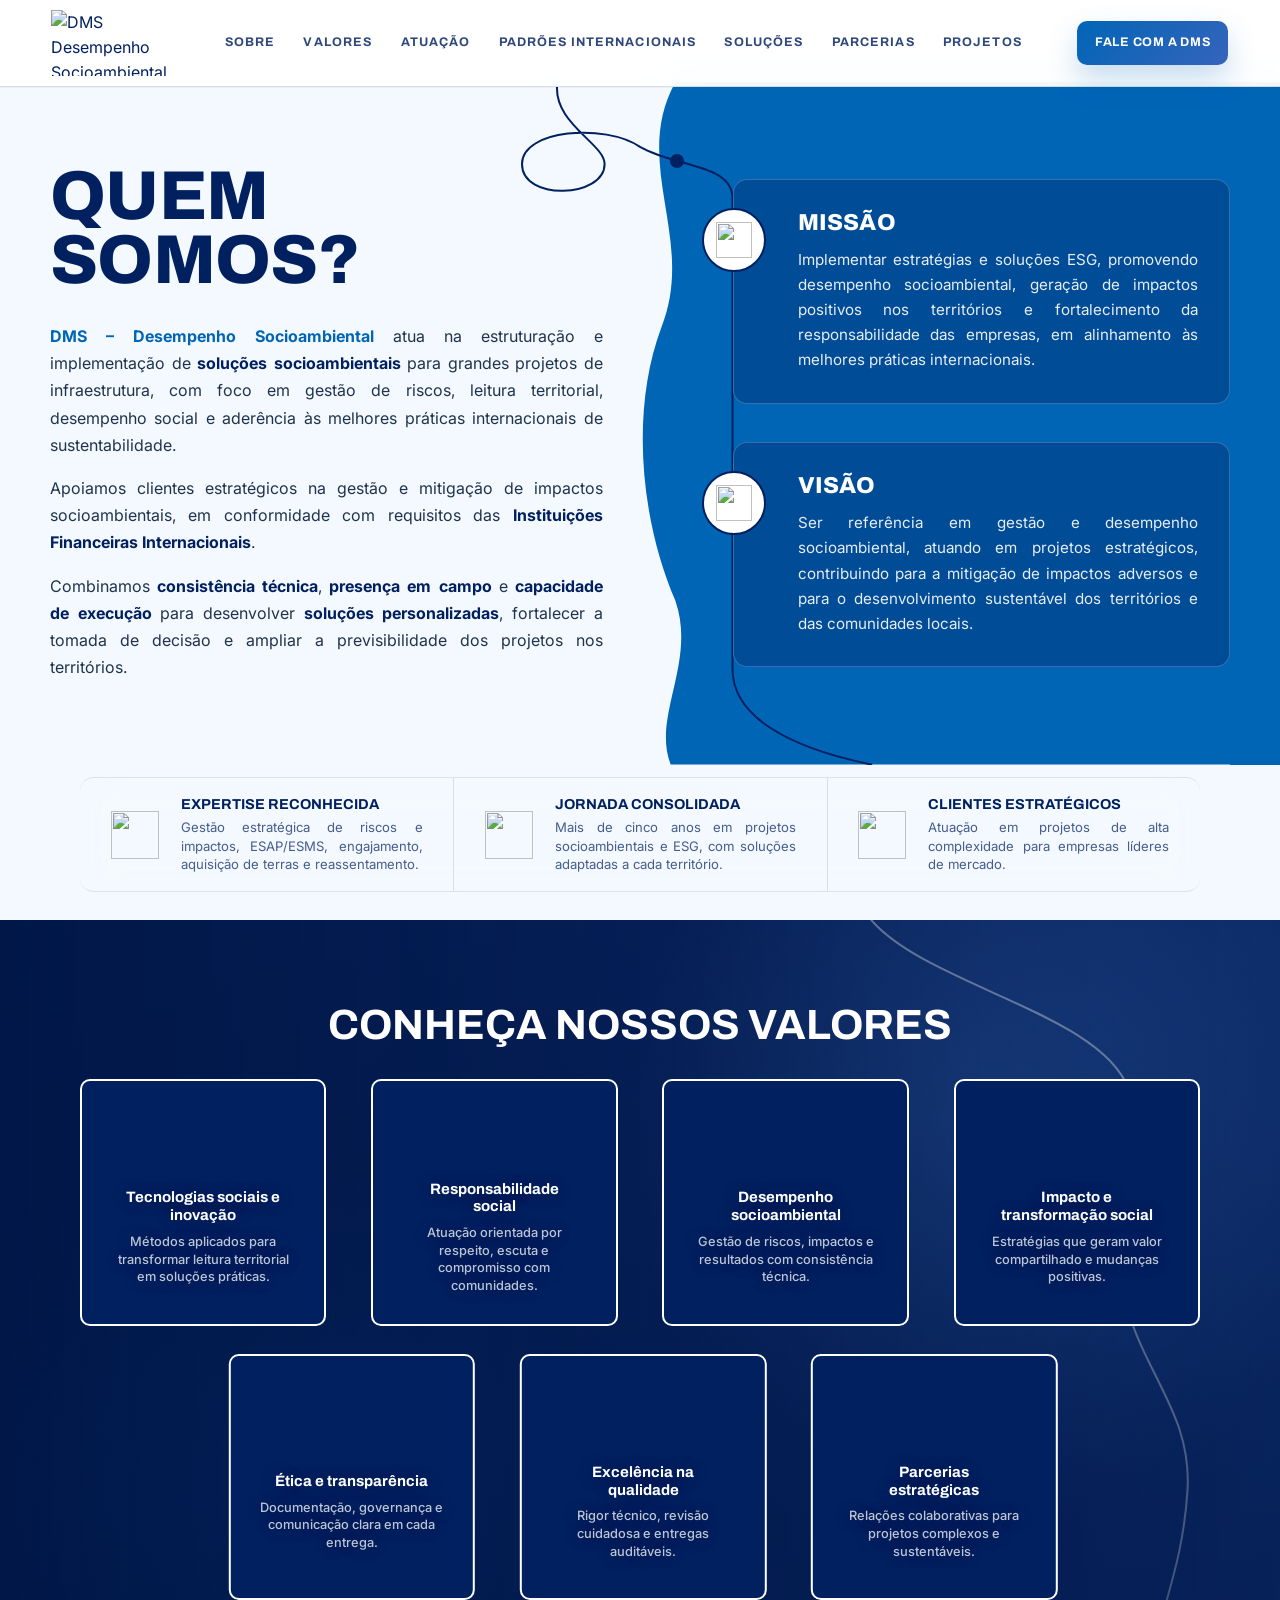
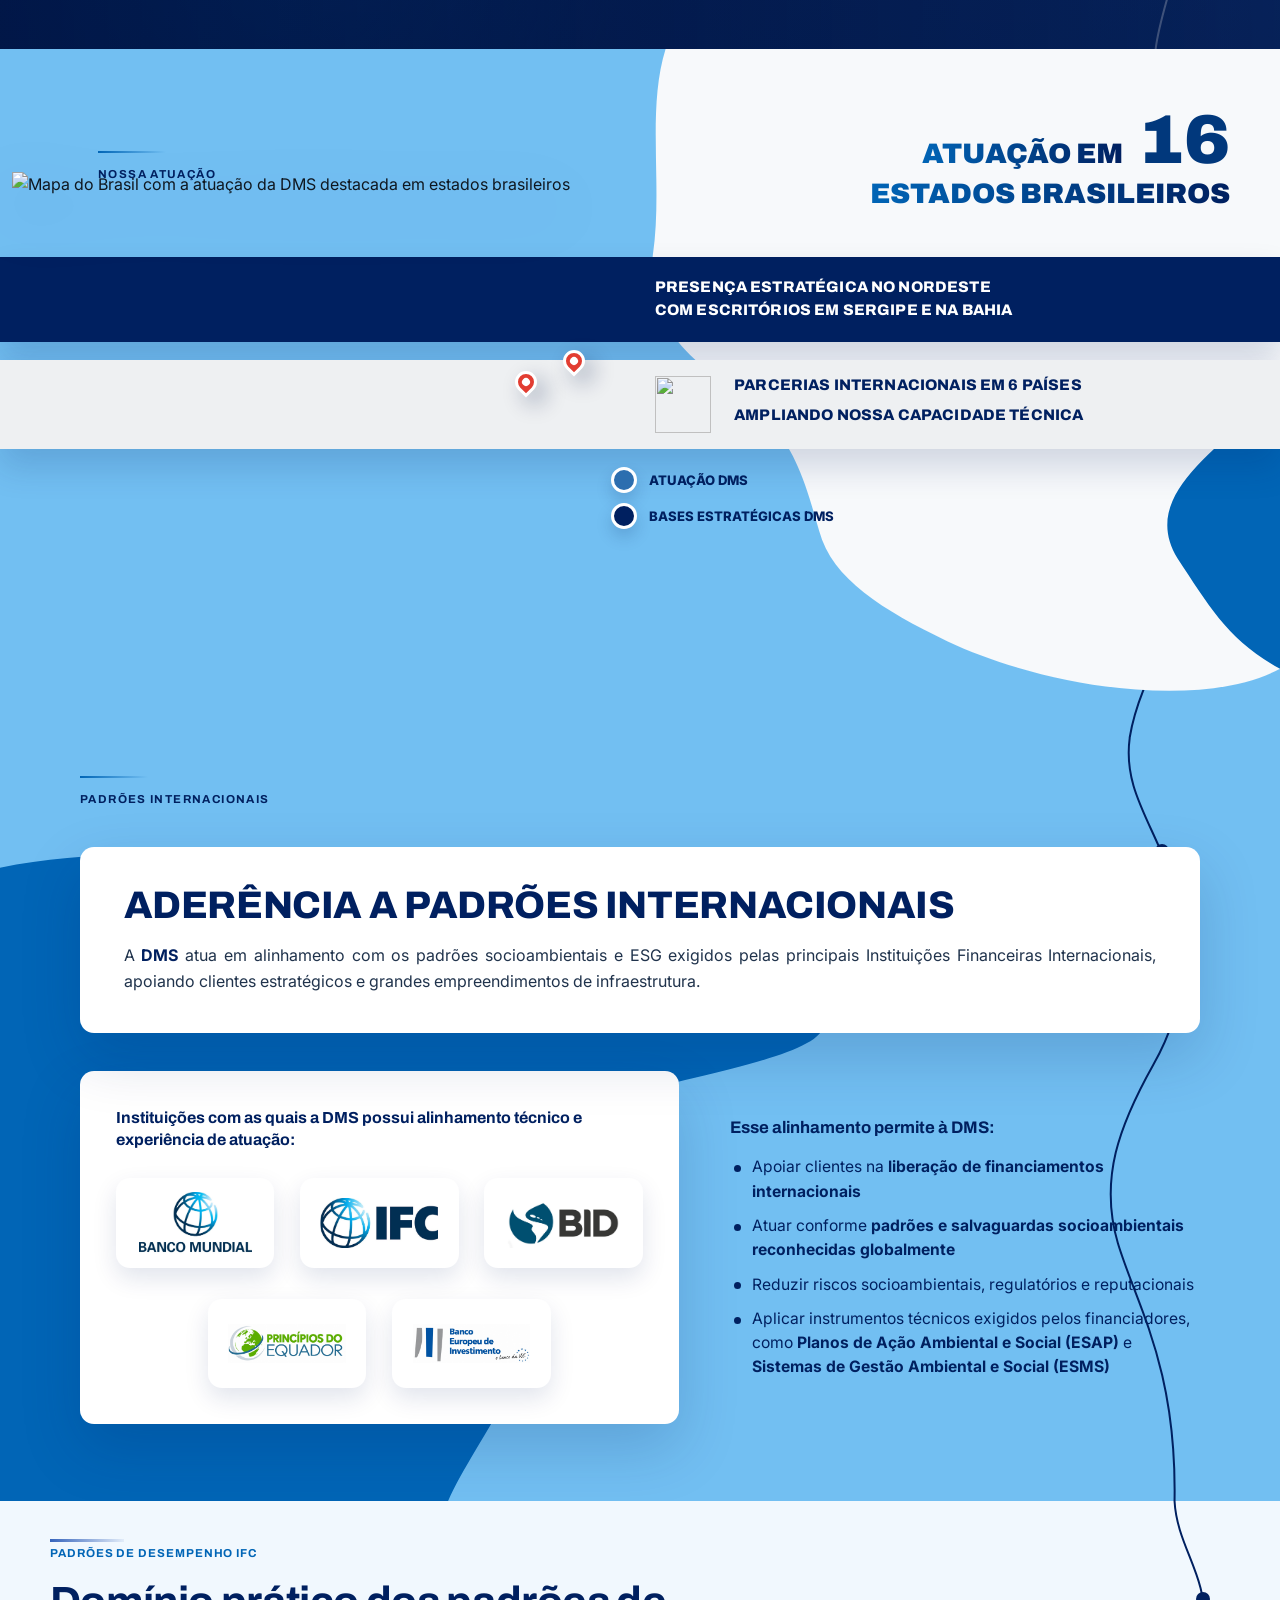
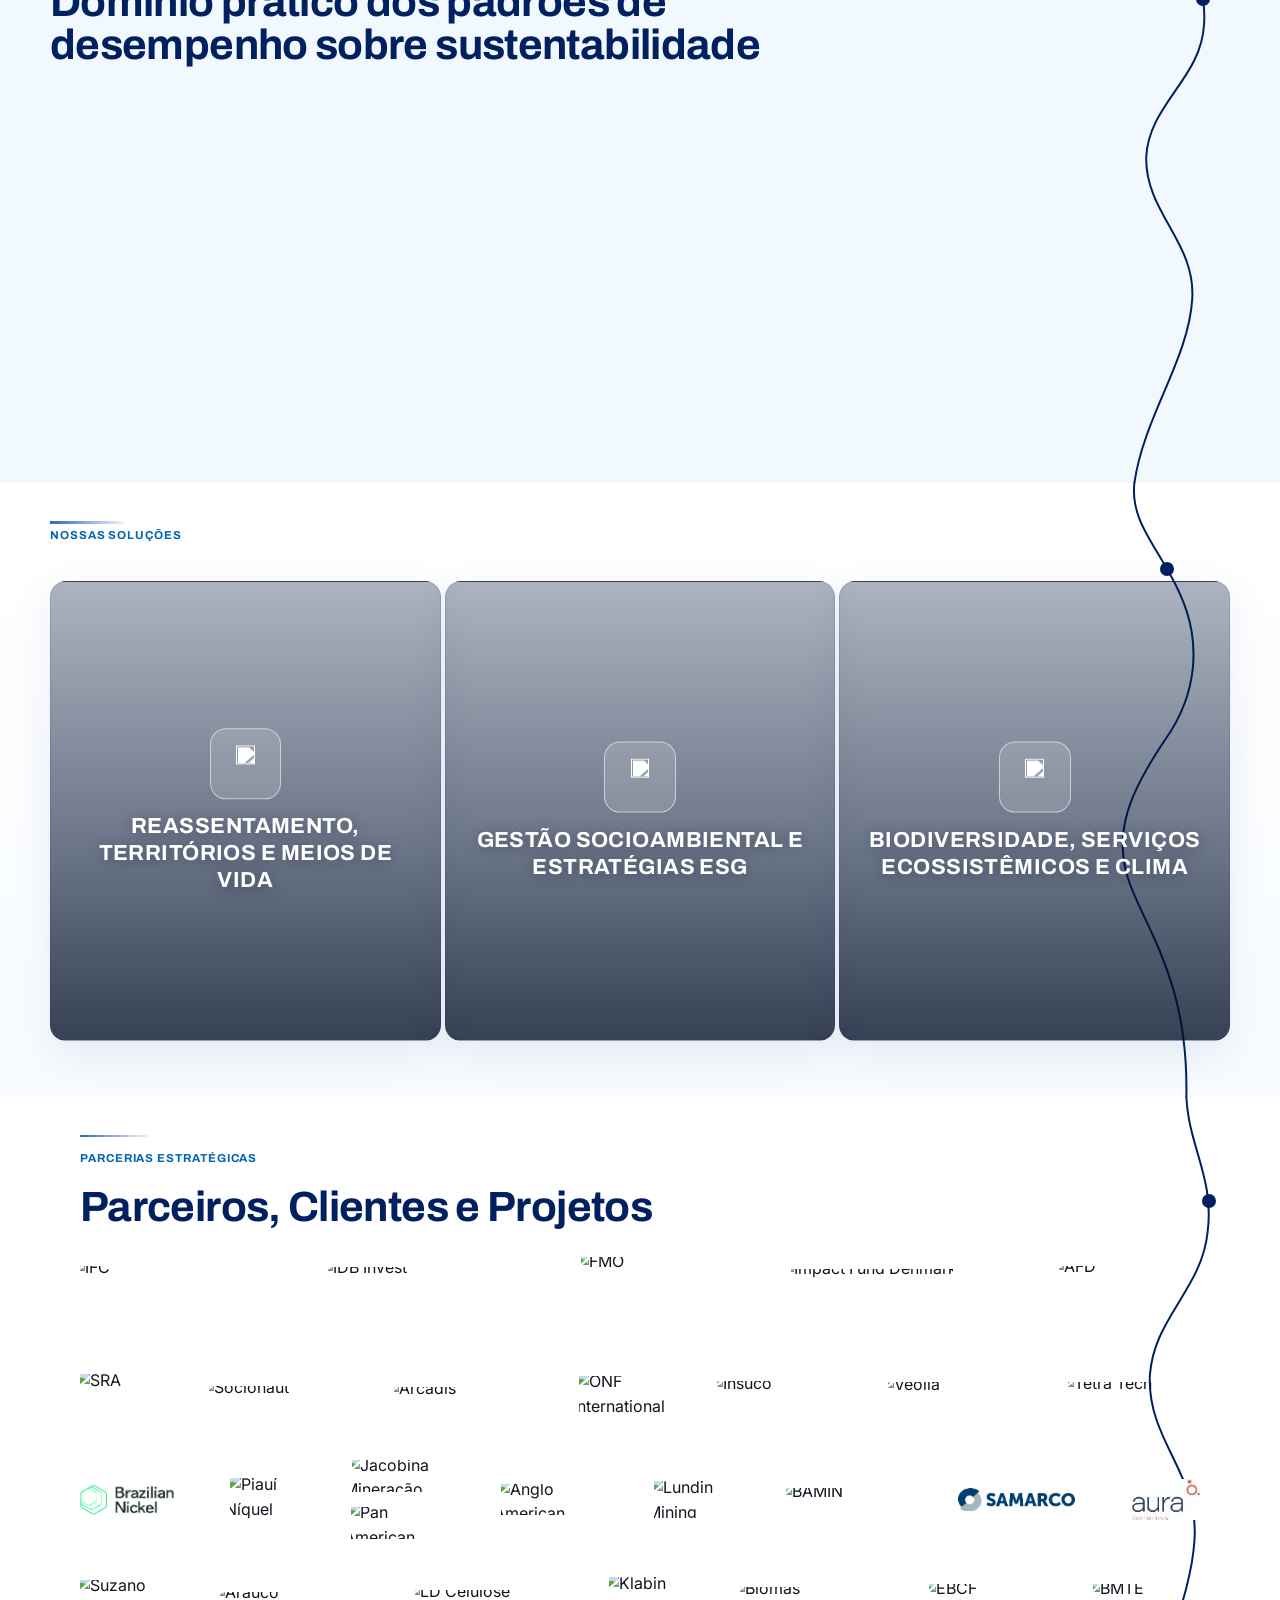
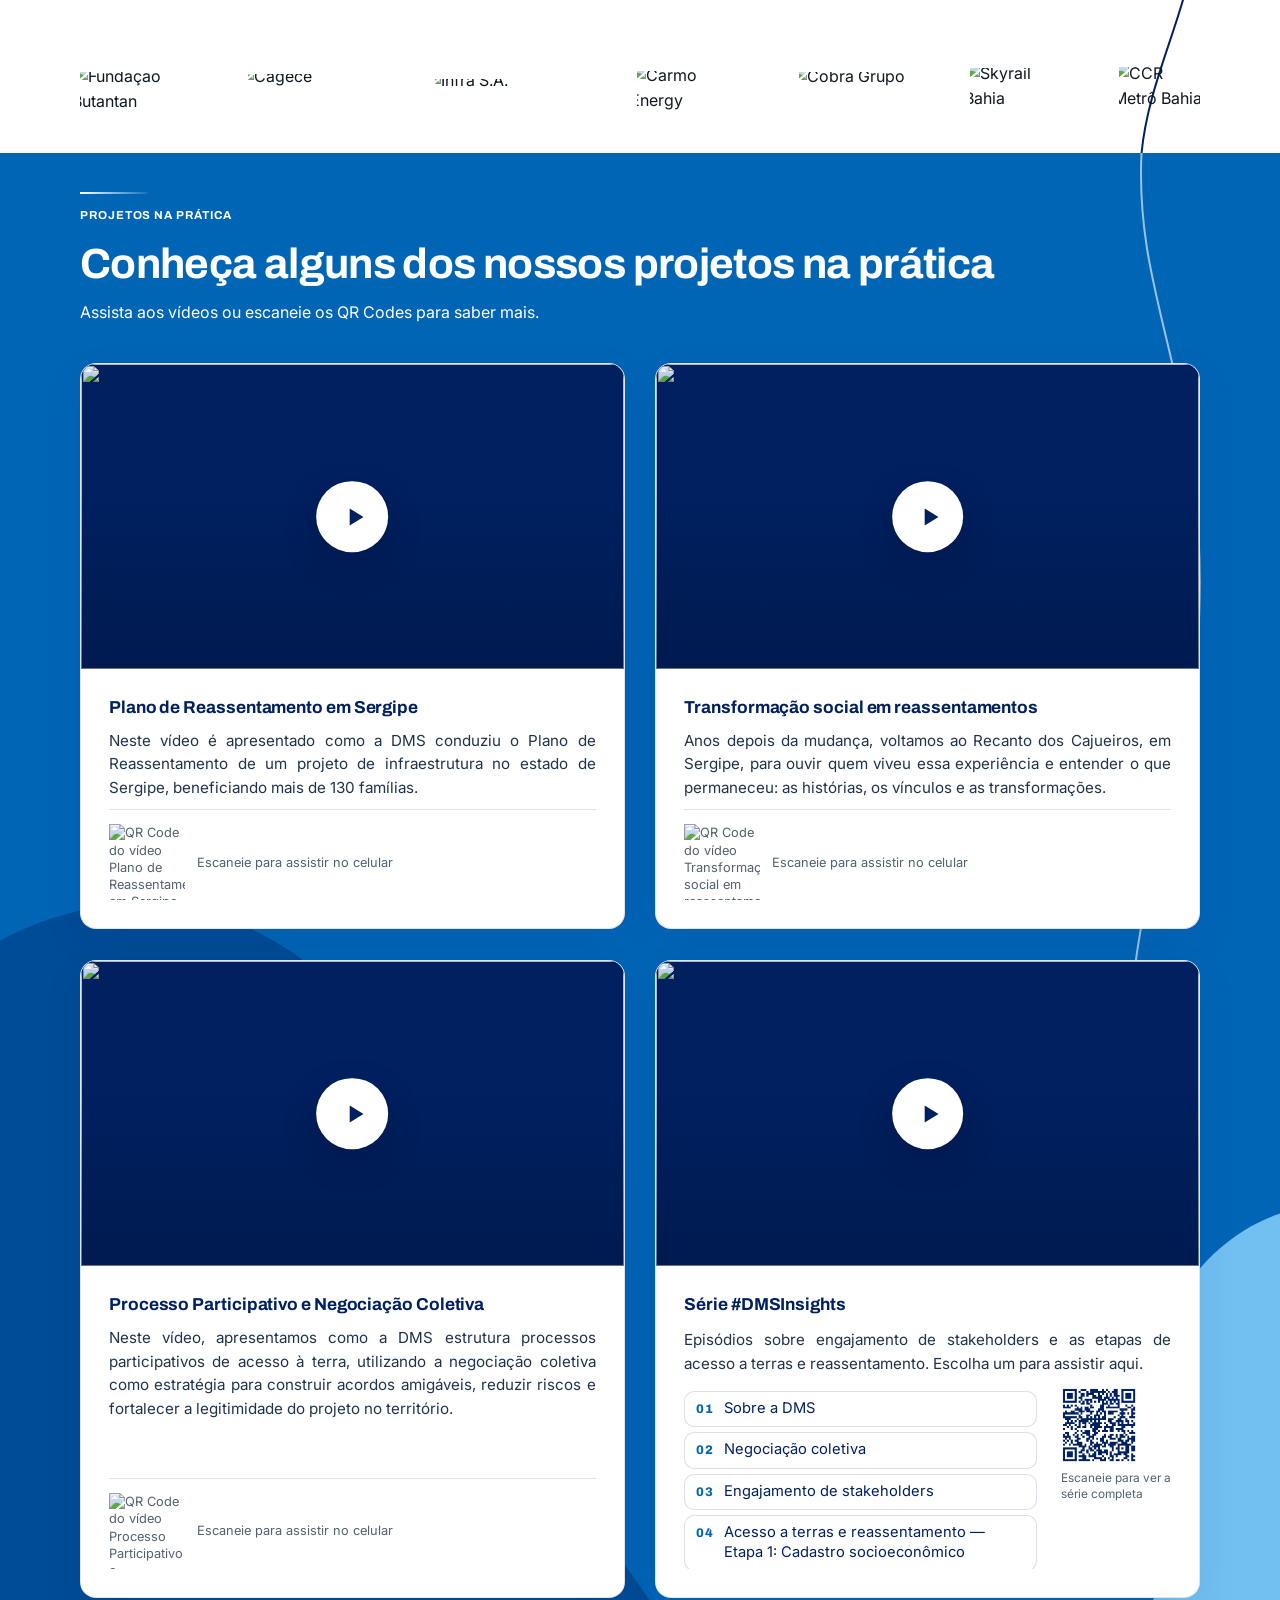
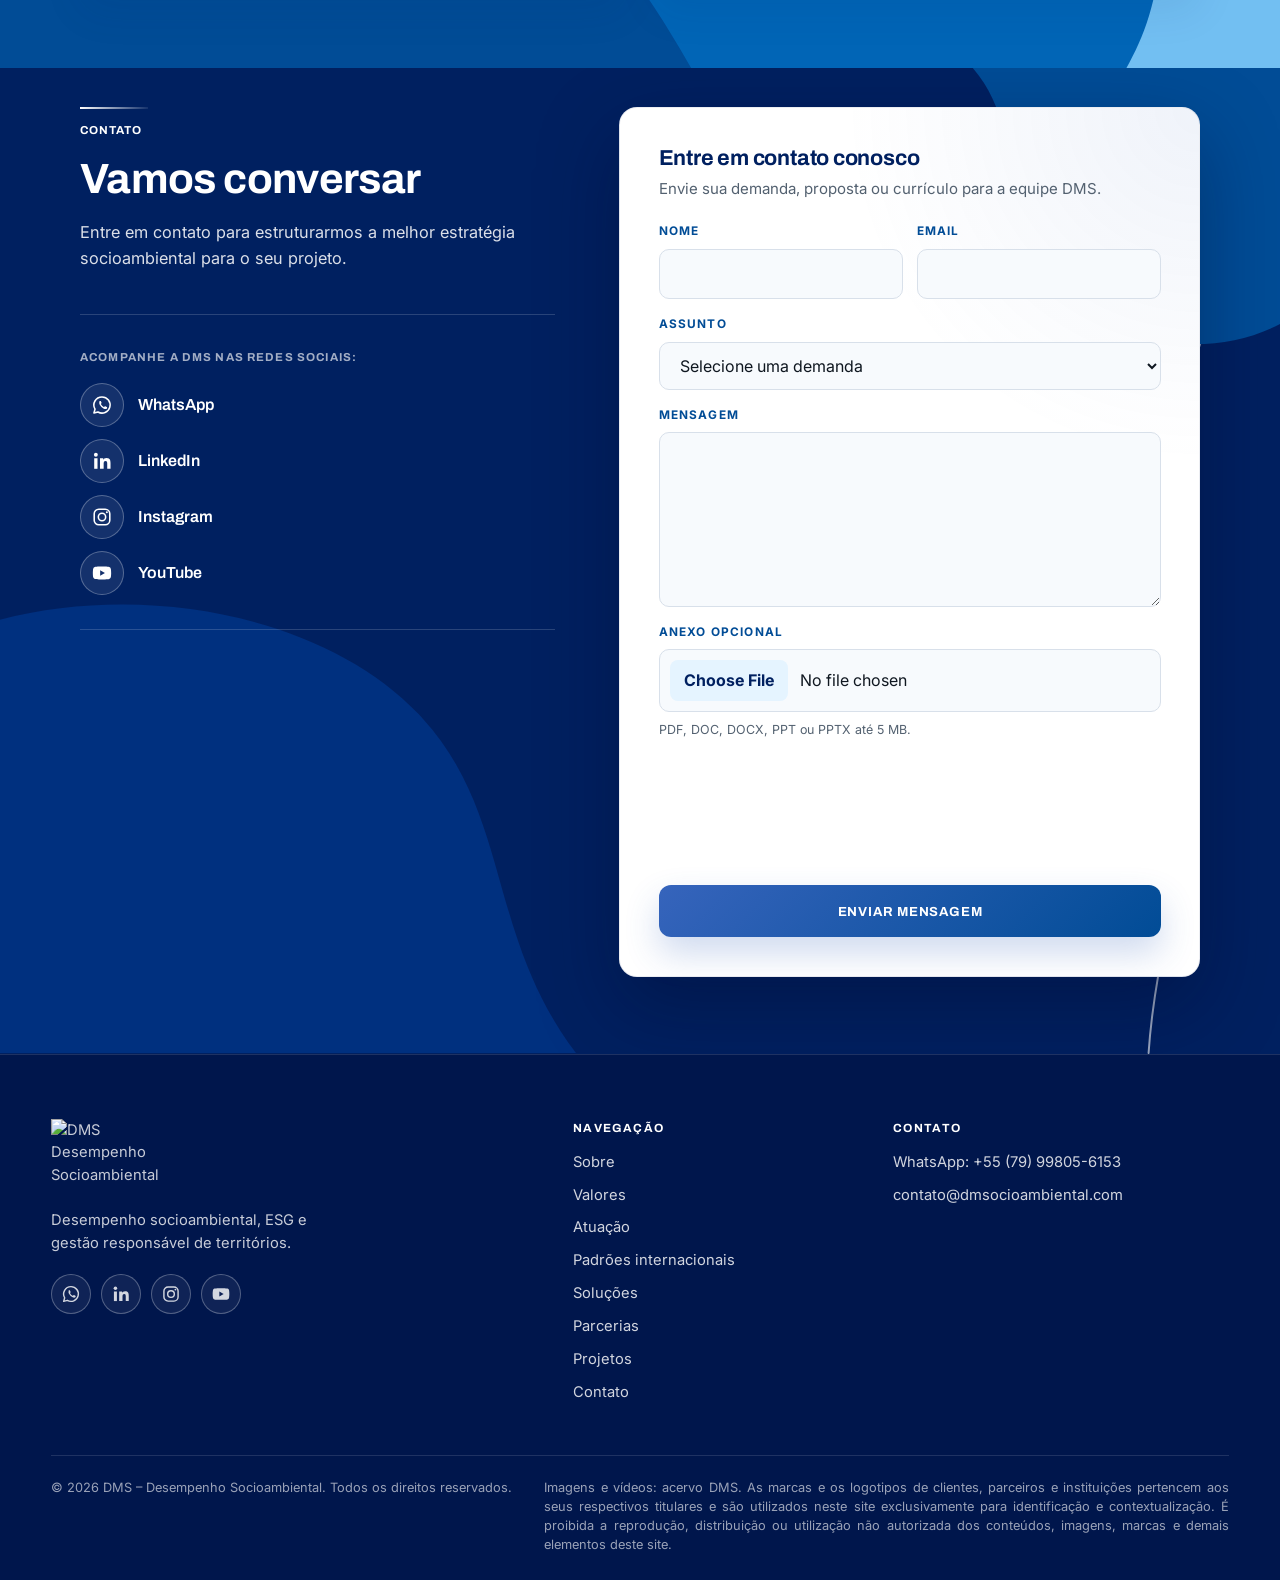
==== frontend/public/index.html @ 4e6d5a2c "implementation of the points requested during the meeting on 09/22/2026" ====
<!doctype html>
<html lang="pt-BR">
  <head>
    <meta charset="utf-8" />
    <meta name="viewport" content="width=device-width, initial-scale=1" />
    <title>DMS | Desempenho Socioambiental</title>
    <meta
      name="description"
      content="Consultoria em desempenho socioambiental, ESG, gestão de riscos, reassentamento, biodiversidade e padrões internacionais (IFC, BID, Equator Principles)."
    />
    <meta name="robots" content="index, follow" />
    <meta name="theme-color" content="#002060" />
    <link rel="canonical" href="https://dmsocioambiental.com/" />
    <link rel="icon" type="image/png" sizes="32x32" href="assets/favicon-32.png" />
    <link rel="icon" type="image/png" sizes="192x192" href="assets/favicon-192.png" />
    <link rel="apple-touch-icon" href="assets/apple-touch-icon.png" />

    <!-- Open Graph / redes sociais -->
    <meta property="og:type" content="website" />
    <meta property="og:locale" content="pt_BR" />
    <meta property="og:site_name" content="DMS Desempenho Socioambiental" />
    <meta property="og:title" content="DMS | Desempenho Socioambiental" />
    <meta
      property="og:description"
      content="Consultoria em desempenho socioambiental, ESG, gestão de riscos, reassentamento, territórios e padrões internacionais."
    />
    <meta property="og:url" content="https://dmsocioambiental.com/" />
    <meta property="og:image" content="https://dmsocioambiental.com/assets/og-image.jpg" />
    <meta property="og:image:width" content="1200" />
    <meta property="og:image:height" content="630" />
    <meta name="twitter:card" content="summary_large_image" />
    <meta name="twitter:title" content="DMS | Desempenho Socioambiental" />
    <meta
      name="twitter:description"
      content="Consultoria em desempenho socioambiental, ESG, gestão de riscos, reassentamento, territórios e padrões internacionais."
    />
    <meta name="twitter:image" content="https://dmsocioambiental.com/assets/og-image.jpg" />

    <!-- Dados estruturados -->
    <script type="application/ld+json">
    {
      "@context": "https://schema.org",
      "@type": "ProfessionalService",
      "@id": "https://dmsocioambiental.com/#organization",
      "name": "DMS Desempenho Socioambiental",
      "url": "https://dmsocioambiental.com/",
      "logo": "https://dmsocioambiental.com/assets/logo-dms-oficial.png",
      "image": "https://dmsocioambiental.com/assets/og-image.jpg",
      "description": "Consultoria em desempenho socioambiental, ESG, gestão de riscos, reassentamento, territórios, biodiversidade e padrões internacionais.",
      "areaServed": "BR",
      "address": [
        { "@type": "PostalAddress", "addressRegion": "SE", "addressCountry": "BR" },
        { "@type": "PostalAddress", "addressRegion": "BA", "addressCountry": "BR" }
      ],
      "sameAs": [
        "https://www.linkedin.com/company/dmsocioambiental/",
        "https://www.instagram.com/dmsocioambiental",
        "https://www.youtube.com/@dmsocioambiental"
      ]
    }
    </script>

    <link rel="preload" as="image" href="assets/logo-dms-oficial.png" />
    <link rel="preconnect" href="https://fonts.googleapis.com" />
    <link rel="preconnect" href="https://fonts.gstatic.com" crossorigin />
    <link
      href="https://fonts.googleapis.com/css2?family=Archivo:wght@500;600;700;800&family=Inter:wght@400;500;600;700&display=swap"
      rel="stylesheet"
    />
    <link rel="stylesheet" href="css/styles.css" />
  </head>
  <body>
    <header class="site-header" data-scrolled="false" data-menu="closed">
      <div class="brand-cluster">
        <a class="brand" href="#top" aria-label="DMS Desempenho Socioambiental">
          <img src="assets/logo-dms-oficial.png" width="360" height="202" alt="DMS Desempenho Socioambiental" />
        </a>
      </div>
      <nav class="nav" id="primary-nav" aria-label="Principal" aria-hidden="false">
        <a href="#sobre">Sobre</a>
        <a href="#valores">Valores</a>
        <a href="#atuacao">Atuação</a>
        <a href="#padroes">Padrões internacionais</a>
        <a href="#solucoes">Soluções</a>
        <a href="#parcerias">Parcerias</a>
        <a href="#projetos">Projetos</a>
      </nav>
      <button class="menu-toggle" type="button" aria-controls="primary-nav" aria-expanded="false" aria-label="Abrir menu">
        <span></span>
        <span></span>
        <span></span>
      </button>
      <a class="header-action" href="#contato">Fale com a DMS</a>
    </header>

    <main id="top">
      <section class="about" id="sobre" aria-label="DMS Desempenho Socioambiental">
        <div class="container about-grid">
          <svg class="about-decor" viewBox="0 0 1000 1000" preserveAspectRatio="none" aria-hidden="true" focusable="false">
            <path class="about-decor-shape" d="M 530 0 C 492 120 548 230 518 360 C 492 480 500 640 530 760 C 548 850 510 930 526 1000 L 1000 1000 L 1000 0 Z" />
            <path class="about-decor-line" d="M 430 0 C 425 60 470 90 470 120 C 470 170 400 175 400 120 C 400 70 470 60 500 95 C 530 125 578.4 120 578.4 170 L 578.4 860 C 578.4 930 626 975 696 1000" />
          </svg>
          <span class="about-decor-dot about-decor-dot--crossing" aria-hidden="true"></span>
          <div class="about-intro">
            <h1 class="about-title">Quem<br>somos?</h1>
            <div class="about-text">
              <p>
                <strong class="brand-highlight">DMS – Desempenho Socioambiental</strong> atua na estruturação e implementação de <strong>soluções socioambientais</strong> para grandes projetos de infraestrutura, com foco em gestão de riscos, leitura territorial, desempenho social e aderência às melhores práticas internacionais de sustentabilidade.
              </p>
              <p>
                Apoiamos clientes estratégicos na gestão e mitigação de impactos socioambientais, em conformidade com requisitos das <strong>Instituições Financeiras Internacionais</strong>.
              </p>
              <p>
                Combinamos <strong>consistência técnica</strong>, <strong>presença em campo</strong> e <strong>capacidade de execução</strong> para desenvolver <strong>soluções personalizadas</strong>, fortalecer a tomada de decisão e ampliar a previsibilidade dos projetos nos territórios.
              </p>
            </div>
          </div>
          <div class="about-pillars" aria-label="Missão e visão da DMS">
            <article class="about-pillar">
              <span class="about-pillar-icon" aria-hidden="true">
                <img src="assets/icons/missao.svg" alt="">
              </span>
              <h2>Missão</h2>
              <p>Implementar estratégias e soluções ESG, promovendo desempenho socioambiental, geração de impactos positivos nos territórios e fortalecimento da responsabilidade das empresas, em alinhamento às melhores práticas internacionais.</p>
            </article>
            <article class="about-pillar">
              <span class="about-pillar-icon" aria-hidden="true">
                <img src="assets/icons/visao.svg" alt="">
              </span>
              <h2>Visão</h2>
              <p>Ser referência em gestão e desempenho socioambiental, atuando em projetos estratégicos, contribuindo para a mitigação de impactos adversos e para o desenvolvimento sustentável dos territórios e das comunidades locais.</p>
            </article>
          </div>
        </div>
        <aside class="container hero-card" aria-label="Destaques da DMS">
          <div>
            <span class="metric-icon" aria-hidden="true">
              <img src="assets/icons/expertise-reconhecida.svg" alt="">
            </span>
            <strong>Expertise reconhecida</strong>
            <p>Gestão estratégica de riscos e impactos, ESAP/ESMS, engajamento, aquisição de terras e reassentamento.</p>
          </div>
          <div>
            <span class="metric-icon" aria-hidden="true">
              <img src="assets/icons/jornada-consolidada.svg" alt="">
            </span>
            <strong>Jornada consolidada</strong>
            <p>Mais de cinco anos em projetos socioambientais e ESG, com soluções adaptadas a cada território.</p>
          </div>
          <div>
            <span class="metric-icon" aria-hidden="true">
              <img src="assets/icons/clientes-estrategicos.svg" alt="">
            </span>
            <strong>Clientes estratégicos</strong>
            <p>Atuação em projetos de alta complexidade para empresas líderes de mercado.</p>
          </div>
        </aside>
      </section>

      <section class="section values" id="valores">
        <div class="section-line section-line--claro" aria-hidden="true">
          <svg viewBox="0 0 1000 1000" preserveAspectRatio="none" focusable="false">
            <path class="about-decor-line" d="M 696 0 C 744 90, 891 128, 914 232 C 934 322, 898 404, 909 506 C 922 616, 968 672, 964 782 C 960 886, 941 944, 937 1000" />
          </svg>
          <span class="section-line-dot" style="--line-x: 90.7%; --line-y: 44.9%"></span>
        </div>
        <div class="container values-grid">
          <div class="mission-panel">
            <article class="values-card">
              <h2>Conheça nossos valores</h2>
              <ul>
                <li>
                  <span class="value-icon" aria-hidden="true">
                    <img src="assets/icons/laptop-with-leaf.svg" alt="">
                  </span>
                  <span class="value-copy">
                    <strong>Tecnologias sociais e inovação</strong>
                    <small>Métodos aplicados para transformar leitura territorial em soluções práticas.</small>
                  </span>
                </li>
                <li>
                  <span class="value-icon" aria-hidden="true">
                    <img src="assets/icons/hand-heart.svg" alt="">
                  </span>
                  <span class="value-copy">
                    <strong>Responsabilidade social</strong>
                    <small>Atuação orientada por respeito, escuta e compromisso com comunidades.</small>
                  </span>
                </li>
                <li>
                  <span class="value-icon" aria-hidden="true">
                    <img src="assets/icons/chart-axe.svg" alt="">
                  </span>
                  <span class="value-copy">
                    <strong>Desempenho socioambiental</strong>
                    <small>Gestão de riscos, impactos e resultados com consistência técnica.</small>
                  </span>
                </li>
                <li>
                  <span class="value-icon" aria-hidden="true">
                    <img src="assets/icons/community-house.svg" alt="">
                  </span>
                  <span class="value-copy">
                    <strong>Impacto e transformação social</strong>
                    <small>Estratégias que geram valor compartilhado e mudanças positivas.</small>
                  </span>
                </li>
                <li>
                  <span class="value-icon" aria-hidden="true">
                    <img src="assets/icons/file-check-corner.svg" alt="">
                  </span>
                  <span class="value-copy">
                    <strong>Ética e transparência</strong>
                    <small>Documentação, governança e comunicação clara em cada entrega.</small>
                  </span>
                </li>
                <li>
                  <span class="value-icon" aria-hidden="true">
                    <img src="assets/icons/medail.svg" alt="">
                  </span>
                  <span class="value-copy">
                    <strong>Excelência na qualidade</strong>
                    <small>Rigor técnico, revisão cuidadosa e entregas auditáveis.</small>
                  </span>
                </li>
                <li>
                  <span class="value-icon" aria-hidden="true">
                    <img src="assets/icons/handshaking.svg" alt="">
                  </span>
                  <span class="value-copy">
                    <strong>Parcerias estratégicas</strong>
                    <small>Relações colaborativas para projetos complexos e sustentáveis.</small>
                  </span>
                </li>
              </ul>
            </article>
          </div>
        </div>
      </section>

      <section class="atua-section" id="atuacao" aria-label="Nossa atuação">
        <div class="section-line" aria-hidden="true">
          <svg viewBox="0 0 1000 1000" preserveAspectRatio="none" focusable="false">
            <path class="about-decor-line" d="M 937 0 C 941 72, 970 126, 970 214 C 970 318, 925 366, 927 462 C 928 562, 976 612, 973 712 C 970 816, 925 896, 915 1000" />
          </svg>
          <span class="section-line-dot" style="--line-x: 96.8%; --line-y: 17.9%"></span>
        </div>
        <svg class="atua-bg" viewBox="0 0 1000 1000" preserveAspectRatio="none" aria-hidden="true" focusable="false">
          <path class="atua-bg-light" d="M 520 0 L 1000 0 L 1000 900 C 940 960 820 930 740 860 C 690 815 650 770 640 700 C 628 620 620 580 600 540 C 560 470 500 420 510 300 C 518 200 505 90 520 0 Z" />
          <path class="atua-bg-accent" d="M 1000 500 C 950 580 890 650 920 740 C 945 810 960 860 1000 900 Z" />
        </svg>
        <div class="container atua-layout">
          <div class="atua-title-block">
            <p class="eyebrow">Nossa atuação</p>
          </div>

          <div class="atua-kpi">
            <div class="kpi-top">
              <span class="kpi-label">Atuação em</span>
              <strong>16</strong>
            </div>
            <span class="kpi-full">Estados brasileiros</span>
          </div>

          <div class="atua-map-panel">
            <div class="atua-map-frame">
              <img decoding="async" loading="lazy" src="assets/atuacao/image20.webp" width="1200" height="800" alt="Mapa do Brasil com a atuação da DMS destacada em estados brasileiros" class="atua-map">
              <span class="atua-pin pin-bahia" aria-label="Escritório na Bahia"></span>
              <span class="atua-pin pin-sergipe" aria-label="Escritório em Sergipe"></span>
            </div>
          </div>

          <div class="atua-legend" aria-label="Legenda do mapa">
            <span><i class="legend-dot legend-blue"></i>Atuação DMS</span>
            <span><i class="legend-dot legend-navy"></i>Bases estratégicas DMS</span>
          </div>

          <div class="atua-callout atua-callout-dark">
            <p>Presença estratégica no Nordeste</p>
            <strong>com escritórios em Sergipe e na Bahia</strong>
          </div>

          <div class="atua-callout atua-callout-light">
            <span class="callout-icon" aria-hidden="true">
              <img decoding="async" loading="lazy" src="assets/atuacao/image23.svg" alt="">
            </span>
            <p>Parcerias internacionais em 6 países</p>
            <strong>ampliando nossa capacidade técnica</strong>
          </div>
        </div>
      </section>

      <section class="standards" id="padroes">
        <div class="section-line" aria-hidden="true">
          <svg viewBox="0 0 1000 1000" preserveAspectRatio="none" focusable="false">
            <path class="about-decor-line" d="M 915 0 C 909 68, 935 112, 951 186 C 968 268, 963 352, 935 428 C 906 508, 889 578, 905 662 C 921 744, 955 824, 953 1000" />
          </svg>
          <span class="section-line-dot" style="--line-x: 94.2%; --line-y: 14.9%"></span>
        </div>
        <svg class="standards-bg" viewBox="0 0 1000 1000" preserveAspectRatio="none" aria-hidden="true" focusable="false">
          <path d="M 0 170 C 90 140 200 150 300 200 C 420 260 560 280 630 350 C 680 400 580 430 480 470 C 420 500 450 700 410 820 C 385 900 360 960 350 1000 L 0 1000 Z" />
        </svg>
        <div class="container standards-layout">
          <p class="eyebrow standards-eyebrow">Padrões internacionais</p>

          <div class="standards-intro">
            <h2>Aderência a padrões internacionais</h2>
            <p>A <strong>DMS</strong> atua em alinhamento com os padrões socioambientais e ESG exigidos pelas principais Instituições Financeiras Internacionais, apoiando clientes estratégicos e grandes empreendimentos de infraestrutura.</p>
          </div>

          <div class="standards-institutions">
            <p class="standards-institutions-label">Instituições com as quais a DMS possui alinhamento técnico e experiência de atuação:</p>
            <div class="institution-row" aria-label="Instituições de referência">
              <img decoding="async" loading="lazy" src="assets/institutions/banco-mundial.jpg" width="1280" height="697" alt="Banco Mundial" />
              <img decoding="async" loading="lazy" src="assets/institutions/ifc.jpg" width="738" height="312" alt="IFC — International Finance Corporation" />
              <img decoding="async" loading="lazy" src="assets/institutions/bid.jpg" width="1233" height="527" alt="BID — Banco Interamericano de Desenvolvimento" />
              <img decoding="async" loading="lazy" src="assets/institutions/principios-do-equador.jpg" width="1600" height="534" alt="Princípios do Equador" />
              <img decoding="async" loading="lazy" src="assets/institutions/banco-europeu.jpg" width="1600" height="533" alt="Banco Europeu de Investimento" />
            </div>
          </div>

          <div class="standards-benefits">
            <p class="standards-list-intro">Esse alinhamento permite à DMS:</p>
            <ul class="standards-list">
              <li>Apoiar clientes na <strong>liberação de financiamentos internacionais</strong></li>
              <li>Atuar conforme <strong>padrões e salvaguardas socioambientais reconhecidas globalmente</strong></li>
              <li>Reduzir riscos socioambientais, regulatórios e reputacionais</li>
              <li>Aplicar instrumentos técnicos exigidos pelos financiadores, como <strong>Planos de Ação Ambiental e Social (ESAP)</strong> e <strong>Sistemas de Gestão Ambiental e Social (ESMS)</strong></li>
            </ul>
          </div>
        </div>
      </section>

      <section class="section ifc">
        <div class="section-line" aria-hidden="true">
          <svg viewBox="0 0 1000 1000" preserveAspectRatio="none" focusable="false">
            <path class="about-decor-line" d="M 953 0 C 955 78, 981 128, 978 212 C 976 304, 931 350, 929 440 C 928 536, 971 586, 968 684 C 965 788, 927 886, 919 1000" />
          </svg>
          <span class="section-line-dot" style="--line-x: 97.7%; --line-y: 16.9%"></span>
        </div>
        <div class="container ifc-grid">
          <div class="section-title">
            <p class="eyebrow">Padrões de desempenho IFC</p>
            <h2>Domínio prático dos padrões de desempenho sobre sustentabilidade</h2>
          </div>
          <div class="mosaic-stage ifc-stage">
            <div class="pd-grid">
              <article class="pd-flip" style="--pd-from:#9F1F35; --pd-to:#C92D45;" tabindex="0">
                <div class="pd-flip-inner">
                  <div class="pd-flip-front">
                    <div class="pd-card">
                      <span class="pd-card-mark" aria-hidden="true">PD1</span>
                      <img class="pd-card-icon" src="assets/icons/clipboard-white.svg" alt="" aria-hidden="true" loading="lazy" />
                      <span class="pd-card-code">PD1</span>
                      <h3 class="pd-card-title">
                        <span>Avaliação e Gestão de</span>
                        <span>Riscos e Impactos</span>
                        <span>Socioambientais</span>
                      </h3>
                    </div>
                  </div>
                  <div class="pd-flip-back">
                    <span>PD1</span>
                    <p>Estabelece como identificar, avaliar, gerenciar e monitorar os riscos e impactos ambientais e sociais de um projeto ao longo de todo o seu ciclo de vida.</p>
                  </div>
                </div>
              </article>
              <article class="pd-flip" style="--pd-from:#AA8A21; --pd-to:#D5B33A;" tabindex="0">
                <div class="pd-flip-inner">
                  <div class="pd-flip-front">
                    <div class="pd-card">
                      <span class="pd-card-mark" aria-hidden="true">PD2</span>
                      <img class="pd-card-icon" src="assets/icons/worker.svg" alt="" aria-hidden="true" loading="lazy" />
                      <span class="pd-card-code">PD2</span>
                      <h3 class="pd-card-title">
                        <span>Condições de Emprego e</span>
                        <span>Trabalho</span>
                      </h3>
                    </div>
                  </div>
                  <div class="pd-flip-back">
                    <span>PD2</span>
                    <p>Define requisitos para garantir condições de trabalho justas, seguras e respeitosas, protegendo os direitos dos trabalhadores.</p>
                  </div>
                </div>
              </article>
              <article class="pd-flip" style="--pd-from:#6F777D; --pd-to:#9EA5AA;" tabindex="0">
                <div class="pd-flip-inner">
                  <div class="pd-flip-front">
                    <div class="pd-card">
                      <span class="pd-card-mark" aria-hidden="true">PD3</span>
                      <img class="pd-card-icon" src="assets/icons/industry.svg" alt="" aria-hidden="true" loading="lazy" />
                      <span class="pd-card-code">PD3</span>
                      <h3 class="pd-card-title">
                        <span>Eficiência de Recursos e</span>
                        <span>Prevenção da Poluição</span>
                      </h3>
                    </div>
                  </div>
                  <div class="pd-flip-back">
                    <span>PD3</span>
                    <p>Promove o uso eficiente de recursos naturais e a prevenção da poluição, reduzindo os impactos ambientais das operações.</p>
                  </div>
                </div>
              </article>
              <article class="pd-flip" style="--pd-from:#082B69; --pd-to:#123F8C;" tabindex="0">
                <div class="pd-flip-inner">
                  <div class="pd-flip-front">
                    <div class="pd-card">
                      <span class="pd-card-mark" aria-hidden="true">PD4</span>
                      <img class="pd-card-icon" src="assets/icons/community-house-hands.svg" alt="" aria-hidden="true" loading="lazy" />
                      <span class="pd-card-code">PD4</span>
                      <h3 class="pd-card-title">
                        <span>Saúde e Segurança da</span>
                        <span>Comunidade</span>
                      </h3>
                    </div>
                  </div>
                  <div class="pd-flip-back">
                    <span>PD4</span>
                    <p>Busca proteger a saúde, a segurança e o bem-estar das comunidades potencialmente afetadas pelas atividades do projeto.</p>
                  </div>
                </div>
              </article>
              <article class="pd-flip" style="--pd-from:#1F5E32; --pd-to:#2E7D44;" tabindex="0">
                <div class="pd-flip-inner">
                  <div class="pd-flip-front">
                    <div class="pd-card">
                      <span class="pd-card-mark" aria-hidden="true">PD5</span>
                      <img class="pd-card-icon" src="assets/icons/backhoe.svg" alt="" aria-hidden="true" loading="lazy" />
                      <span class="pd-card-code">PD5</span>
                      <h3 class="pd-card-title">
                        <span>Aquisição de Terras e</span>
                        <span>Reassentamento</span>
                        <span>Involuntário</span>
                      </h3>
                    </div>
                  </div>
                  <div class="pd-flip-back">
                    <span>PD5</span>
                    <p>Estabelece medidas para evitar ou minimizar o deslocamento involuntário, assegurando compensação justa e restauração dos meios de vida das pessoas afetadas.</p>
                  </div>
                </div>
              </article>
              <article class="pd-flip" style="--pd-from:#2D91B7; --pd-to:#62C4E9;" tabindex="0">
                <div class="pd-flip-inner">
                  <div class="pd-flip-front">
                    <div class="pd-card">
                      <span class="pd-card-mark" aria-hidden="true">PD6</span>
                      <img class="pd-card-icon" src="assets/icons/turtle.svg" alt="" aria-hidden="true" loading="lazy" />
                      <span class="pd-card-code">PD6</span>
                      <h3 class="pd-card-title">
                        <span>Conservação da</span>
                        <span>Biodiversidade e Gestão</span>
                        <span>Sustentável de Recursos</span>
                        <span>Naturais</span>
                      </h3>
                    </div>
                  </div>
                  <div class="pd-flip-back">
                    <span>PD6</span>
                    <p>Orienta a conservação da biodiversidade, a proteção dos ecossistemas e o uso sustentável dos recursos naturais vivos.</p>
                  </div>
                </div>
              </article>
              <article class="pd-flip" style="--pd-from:#9D7F46; --pd-to:#C4A469;" tabindex="0">
                <div class="pd-flip-inner">
                  <div class="pd-flip-front">
                    <div class="pd-card">
                      <span class="pd-card-mark" aria-hidden="true">PD7</span>
                      <img class="pd-card-icon" src="assets/icons/indigenous.svg" alt="" aria-hidden="true" loading="lazy" />
                      <span class="pd-card-code">PD7</span>
                      <h3 class="pd-card-title">
                        <span>Povos Indígenas</span>
                      </h3>
                    </div>
                  </div>
                  <div class="pd-flip-back">
                    <span>PD7</span>
                    <p>Garante o respeito aos direitos, à cultura, aos territórios e à participação dos povos indígenas nas decisões que possam afetá-los.</p>
                  </div>
                </div>
              </article>
              <article class="pd-flip" style="--pd-from:#CB7A13; --pd-to:#F4A32E;" tabindex="0">
                <div class="pd-flip-inner">
                  <div class="pd-flip-front">
                    <div class="pd-card">
                      <span class="pd-card-mark" aria-hidden="true">PD8</span>
                      <img class="pd-card-icon" src="assets/icons/pillar.svg" alt="" aria-hidden="true" loading="lazy" />
                      <span class="pd-card-code">PD8</span>
                      <h3 class="pd-card-title">
                        <span>Patrimônio Cultural</span>
                      </h3>
                    </div>
                  </div>
                  <div class="pd-flip-back">
                    <span>PD8</span>
                    <p>Protege o patrimônio cultural, prevenindo danos e promovendo sua preservação durante o desenvolvimento do projeto.</p>
                  </div>
                </div>
              </article>
            </div>
          </div>
        </div>
      </section>

      <section class="section services" id="solucoes">
        <div class="section-line" aria-hidden="true">
          <svg viewBox="0 0 1000 1000" preserveAspectRatio="none" focusable="false">
            <path class="about-decor-line" d="M 919 0 C 915 64, 940 106, 957 178 C 976 256, 973 342, 945 418 C 917 498, 899 568, 915 652 C 931 734, 965 816, 963 1000" />
          </svg>
          <span class="section-line-dot" style="--line-x: 94.7%; --line-y: 14.1%"></span>
        </div>
        <div class="container">
          <div class="section-title wide solutions-title">
            <p class="eyebrow">Nossas soluções</p>
          </div>
          <div class="solutions-grid">
            <article class="solution-card solution-card--reassentamento" tabindex="0" aria-expanded="false">
              <div class="solution-media">
                <span class="solution-icon"><img src="assets/icons/reassentamento-territorios.svg" alt="" loading="lazy" /></span>
                <h3>Reassentamento, territórios e meios de vida</h3>
              </div>
              <div class="solution-card-body">
                <p class="solution-summary">Estruturamos processos de acesso à terra, negociação fundiária, reassentamento, restauração de meios de vida e leitura socioterritorial, com foco em redução de riscos, participação social e viabilidade dos projetos.</p>
                <p class="solution-services-label">Principais serviços</p>
                <ul class="solution-services-list">
                  <li>Planos de Ação de Reassentamento — PAR</li>
                  <li>Programas de Restauração de Meios de Subsistência — PRMS</li>
                  <li>Cadastro/Censo Socioeconômico — CSE</li>
                  <li>Avaliação de Vulnerabilidade Social — AVS</li>
                  <li>Laudos e diagnósticos territoriais</li>
                  <li>Desenvolvimento Sustentável de Comunidades</li>
                  <li>Real State Compliance em Gestão Fundiária</li>
                  <li>Auditorias de aquisição de terras e reassentamento — PD5</li>
                  <li>Estratégias de acesso à terra e negociação fundiária</li>
                  <li>Planos de Engajamento de Stakeholders — PES</li>
                  <li>Planos de Investimento Social Privado (ISP)</li>
                </ul>
              </div>
            </article>
            <article class="solution-card solution-card--esg" tabindex="0" aria-expanded="false">
              <div class="solution-media">
                <span class="solution-icon"><img src="assets/icons/gestao-socioambiental-esg.svg" alt="" loading="lazy" /></span>
                <h3>Gestão socioambiental e estratégias ESG</h3>
              </div>
              <div class="solution-card-body">
                <p class="solution-summary">Apoiamos empresas na identificação, avaliação e gestão de riscos e impactos socioambientais, no fortalecimento da governança ESG e na estruturação de sistemas, planos e processos alinhados a requisitos legais, corporativos e internacionais.</p>
                <p class="solution-services-label">Principais serviços</p>
                <ul class="solution-services-list">
                  <li>Planos de Engajamento de Stakeholders — PES</li>
                  <li>Avaliação e Gestão de Riscos e Impactos Socioambientais</li>
                  <li>Due Diligence Ambiental e Social — ESDD</li>
                  <li>Sistemas de Gestão Ambiental e Social — SGAS</li>
                  <li>Planos de Ação Ambiental e Social — ESAP</li>
                  <li>Avaliação de Impactos Cumulativos — AIC</li>
                  <li>Gestão de Influxo Migratório de Trabalhadores</li>
                  <li>Saúde e Segurança da Comunidade</li>
                  <li>Povos Indígenas e Patrimônio Cultural</li>
                  <li>Direitos Humanos, Diversidade, Inclusão e Gênero</li>
                  <li>Governança Corporativa e ESG</li>
                  <li>Planos de Investimento Social Privado (ISP)</li>
                </ul>
              </div>
            </article>
            <article class="solution-card solution-card--biodiversidade" tabindex="0" aria-expanded="false">
              <div class="solution-media">
                <span class="solution-icon"><img src="assets/icons/biodiversidade-clima.svg" alt="" loading="lazy" /></span>
                <h3>Biodiversidade, serviços ecossistêmicos e clima</h3>
              </div>
              <div class="solution-card-body">
                <p class="solution-summary">Integramos biodiversidade, serviços ecossistêmicos e agenda climática à gestão de projetos, apoiando estratégias de conservação, soluções baseadas na natureza, carbono e adaptação climática.</p>
                <p class="solution-services-label">Principais serviços</p>
                <ul class="solution-services-list">
                  <li>Planos de Ação para Biodiversidade — PAB</li>
                  <li>Avaliação e Gestão de Serviços Ecossistêmicos</li>
                  <li>Soluções Baseadas na Natureza — SbN</li>
                  <li>Habitats Naturais, Modificados e Críticos</li>
                  <li>Áreas de Alto Valor de Conservação — HCV</li>
                  <li>Projetos de Carbono (REDD+ e ARR) e Soluções Climáticas</li>
                  <li>Integração Climática em Estratégias Corporativas</li>
                </ul>
              </div>
            </article>
          </div>
        </div>
      </section>


      <section class="section proof" id="parcerias">
        <div class="section-line" aria-hidden="true">
          <svg viewBox="0 0 1000 1000" preserveAspectRatio="none" focusable="false">
            <path class="about-decor-line" d="M 963 0 C 965 76, 987 124, 981 206 C 976 294, 934 338, 932 428 C 931 524, 973 574, 970 672 C 967 776, 931 882, 925 1000" />
          </svg>
          <span class="section-line-dot" style="--line-x: 98.2%; --line-y: 15.9%"></span>
        </div>
        <div class="container proof-layout">
          <div class="proof-head">
            <div class="section-title wide">
              <p class="eyebrow">Parcerias estratégicas</p>
              <h2>Parceiros, Clientes e Projetos</h2>
            </div>
          </div>
          <div class="logo-cloud" aria-label="Clientes e parceiros">
            <div class="logo-cloud-row" data-colunas="5">
              <span class="logo-cloud-item" style="--ar:2.339;--cx:0.0688;--cy:0.1341;--cw:0.8625;--ch:0.7195"><img src="assets/logos/infraestrutura-mobilidade/parceiros/ifc.png" width="160" height="82" alt="IFC" loading="lazy" decoding="async" /></span>
              <span class="logo-cloud-item" style="--ar:2.4839;--cx:0.0674;--cy:0.1395;--cw:0.8652;--ch:0.7209"><img src="assets/logos/geral/idb-invest.png" width="178" height="86" alt="IDB Invest" loading="lazy" decoding="async" /></span>
              <span class="logo-cloud-item" style="--ar:1.3191;--cx:0.0694;--cy:0.0877;--cw:0.8611;--ch:0.8246"><img src="assets/logos/geral/fmo.png" width="144" height="114" alt="FMO" loading="lazy" decoding="async" /></span>
              <span class="logo-cloud-item" style="--ar:2.9556;--cx:0.071;--cy:0.1642;--cw:0.8581;--ch:0.6716"><img src="assets/logos/geral/impact-fund-denmark.png" width="155" height="67" alt="Impact Fund Denmark" loading="lazy" decoding="async" /></span>
              <span class="logo-cloud-item" style="--ar:2.2958;--cx:0.0688;--cy:0.134;--cw:0.8624;--ch:0.732"><img src="assets/logos/geral/afd.png" width="189" height="97" alt="AFD" loading="lazy" decoding="async" /></span>
            </div>
            <div class="logo-cloud-row" data-colunas="7">
              <span class="logo-cloud-item" style="--ar:1.7013;--cx:0.0662;--cy:0.102;--cw:0.8675;--ch:0.7857"><img src="assets/logos/mineracao/parceiros/sra.png" width="151" height="98" alt="SRA" loading="lazy" decoding="async" /></span>
              <span class="logo-cloud-item" style="--ar:5.9677;--cx:0.0704;--cy:0.2581;--cw:0.8685;--ch:0.5"><img src="assets/logos/mineracao/parceiros/socionaut.png" width="213" height="62" alt="Socionaut" loading="lazy" decoding="async" /></span>
              <span class="logo-cloud-item" style="--ar:6.3929;--cx:0.068;--cy:0.25;--cw:0.8689;--ch:0.5"><img src="assets/logos/mineracao/parceiros/arcadis.png" width="206" height="56" alt="Arcadis" loading="lazy" decoding="async" /></span>
              <span class="logo-cloud-item" style="--ar:2.0538;--cx:0.0642;--cy:0.1167;--cw:0.8761;--ch:0.775"><img src="assets/logos/papel-celulose/clientes/onf-international.png" width="218" height="120" alt="ONF International" loading="lazy" decoding="async" /></span>
              <span class="logo-cloud-item" style="--ar:3.6875;--cx:0.0686;--cy:0.1842;--cw:0.8676;--ch:0.6316"><img src="assets/logos/geral/insuco.png" width="204" height="76" alt="Insuco" loading="lazy" decoding="async" /></span>
              <span class="logo-cloud-item" style="--ar:4.15;--cx:0.0677;--cy:0.197;--cw:0.8646;--ch:0.6061"><img src="assets/logos/geral/veolia.png" width="192" height="66" alt="Veolia" loading="lazy" decoding="async" /></span>
              <span class="logo-cloud-item" style="--ar:4.1042;--cx:0.0667;--cy:0.2;--cw:0.8756;--ch:0.6"><img src="assets/logos/mineracao/parceiros/tetra-tech.png" width="225" height="80" alt="Tetra Tech" loading="lazy" decoding="async" /></span>
            </div>
            <div class="logo-cloud-row" data-colunas="8">
              <span class="logo-cloud-item" style="--ar:3;--cx:0.1064;--cy:0.3869;--cw:0.7872;--ch:0.2701"><img src="assets/logos/mineracao/clientes/brazilian-nickel.png" width="141" height="137" alt="Brazilian Nickel" loading="lazy" decoding="async" /></span>
              <span class="logo-cloud-item" style="--ar:1.5679;--cx:0.068;--cy:0.1165;--cw:0.8639;--ch:0.7864"><img src="assets/logos/mineracao/clientes/piaui-niquel.png" width="147" height="103" alt="Piauí Níquel Metais" loading="lazy" decoding="async" /></span>
              <span class="logo-cloud-stack">
                <span class="logo-cloud-item" style="--ar:2.8909;--cx:0.0699;--cy:0.1605;--cw:0.8548;--ch:0.679"><img src="assets/logos/mineracao/clientes/jacobina-mineracao.png" width="186" height="81" alt="Jacobina Mineração" loading="lazy" decoding="async" /></span>
                <span class="logo-cloud-item" style="--ar:3;--cx:0.0691;--cy:0.1625;--cw:0.8617;--ch:0.675"><img src="assets/logos/mineracao/clientes/pan-american-silver.png" width="188" height="80" alt="Pan American Silver Brasil" loading="lazy" decoding="async" /></span>
              </span>
              <span class="logo-cloud-item" style="--ar:3.1833;--cx:0.0636;--cy:0.1667;--cw:0.8682;--ch:0.6667"><img src="assets/logos/mineracao/clientes/anglo-american.png" width="220" height="90" alt="Anglo American" loading="lazy" decoding="async" /></span>
              <span class="logo-cloud-item" style="--ar:2.0606;--cx:0.0696;--cy:0.125;--cw:0.8608;--ch:0.75"><img src="assets/logos/mineracao/clientes/lundin-mining.png" width="158" height="88" alt="Lundin Mining" loading="lazy" decoding="async" /></span>
              <span class="logo-cloud-item" style="--ar:5.28;--cx:0.0714;--cy:0.234;--cw:0.8571;--ch:0.5319"><img src="assets/logos/mineracao/clientes/bamin.png" width="154" height="47" alt="BAMIN" loading="lazy" decoding="async" /></span>
              <span class="logo-cloud-item" style="--ar:5;--cx:0;--cy:0;--cw:1;--ch:1"><img src="assets/logos/mineracao/clientes/samarco.png" width="155" height="31" alt="Samarco" loading="lazy" decoding="async" /></span>
              <span class="logo-cloud-item" style="--ar:1.7143;--cx:0;--cy:0;--cw:1;--ch:0.9492"><img src="assets/logos/mineracao/clientes/aura.jpg" width="96" height="59" alt="Aura 360° Mining" loading="lazy" decoding="async" /></span>
            </div>
            <div class="logo-cloud-row" data-colunas="7">
              <span class="logo-cloud-item" style="--ar:1.7625;--cx:0.0675;--cy:0.1165;--cw:0.865;--ch:0.7767"><img src="assets/logos/papel-celulose/clientes/suzano.png" width="163" height="103" alt="Suzano" loading="lazy" decoding="async" /></span>
              <span class="logo-cloud-item" style="--ar:6.0667;--cx:0.067;--cy:0.2459;--cw:0.8708;--ch:0.4918"><img src="assets/logos/papel-celulose/clientes/arauco.png" width="209" height="61" alt="Arauco" loading="lazy" decoding="async" /></span>
              <span class="logo-cloud-item" style="--ar:5.2;--cx:0.0667;--cy:0.2222;--cw:0.8667;--ch:0.5556"><img src="assets/logos/papel-celulose/clientes/ld-celulose.png" width="180" height="54" alt="LD Celulose" loading="lazy" decoding="async" /></span>
              <span class="logo-cloud-item" style="--ar:1.4255;--cx:0.0705;--cy:0.0948;--cw:0.859;--ch:0.8103"><img src="assets/logos/papel-celulose/clientes/klabin.png" width="156" height="116" alt="Klabin" loading="lazy" decoding="async" /></span>
              <span class="logo-cloud-item" style="--ar:4.0909;--cx:0.0696;--cy:0.2;--cw:0.8544;--ch:0.6"><img src="assets/logos/geral/biomas.png" width="158" height="55" alt="Biomas" loading="lazy" decoding="async" /></span>
              <span class="logo-cloud-item" style="--ar:2.8226;--cx:0.0693;--cy:0.1573;--cw:0.8663;--ch:0.6966"><img src="assets/logos/papel-celulose/clientes/ebcf.png" width="202" height="89" alt="EBCF" loading="lazy" decoding="async" /></span>
              <span class="logo-cloud-item" style="--ar:2.8182;--cx:0.0722;--cy:0.1519;--cw:0.8611;--ch:0.6962"><img src="assets/logos/energia-oleo-gas/clientes/bmte.png" width="180" height="79" alt="BMTE" loading="lazy" decoding="async" /></span>
            </div>
            <div class="logo-cloud-row" data-colunas="7">
              <span class="logo-cloud-item" style="--ar:2.6389;--cx:0.0645;--cy:0.1386;--cw:0.8756;--ch:0.7129"><img src="assets/logos/geral/fundacao-butantan.png" width="217" height="101" alt="Fundação Butantan" loading="lazy" decoding="async" /></span>
              <span class="logo-cloud-item" style="--ar:3.6042;--cx:0.0697;--cy:0.1842;--cw:0.8607;--ch:0.6316"><img src="assets/logos/geral/cagece.png" width="201" height="76" alt="Cagece" loading="lazy" decoding="async" /></span>
              <span class="logo-cloud-item" style="--ar:5.5294;--cx:0.0648;--cy:0.2344;--cw:0.8704;--ch:0.5313"><img src="assets/logos/infraestrutura-mobilidade/clientes/infra-sa.png" width="216" height="64" alt="Infra S.A." loading="lazy" decoding="async" /></span>
              <span class="logo-cloud-item" style="--ar:2.3623;--cx:0.0688;--cy:0.1368;--cw:0.8624;--ch:0.7263"><img src="assets/logos/energia-oleo-gas/clientes/carmo-energy.png" width="189" height="95" alt="Carmo Energy" loading="lazy" decoding="async" /></span>
              <span class="logo-cloud-item" style="--ar:2.7963;--cx:0.0686;--cy:0.1538;--cw:0.8629;--ch:0.6923"><img src="assets/logos/energia-oleo-gas/clientes/cobra-grupo.png" width="175" height="78" alt="Cobra Grupo" loading="lazy" decoding="async" /></span>
              <span class="logo-cloud-item" style="--ar:1.8254;--cx:0.0677;--cy:0.1111;--cw:0.8647;--ch:0.7778"><img src="assets/logos/infraestrutura-mobilidade/clientes/skyrail-bahia.png" width="133" height="81" alt="Skyrail Bahia" loading="lazy" decoding="async" /></span>
              <span class="logo-cloud-item" style="--ar:1.6912;--cx:0.0677;--cy:0.1047;--cw:0.8647;--ch:0.7907"><img src="assets/logos/infraestrutura-mobilidade/clientes/ccr-metro.png" width="133" height="86" alt="CCR Metrô Bahia" loading="lazy" decoding="async" /></span>
            </div>
          </div>
        </div>
      </section>

      <section class="section projects" id="projetos">
        <div class="section-line section-line--claro" aria-hidden="true">
          <svg viewBox="0 0 1000 1000" preserveAspectRatio="none" focusable="false">
            <path class="about-decor-line" d="M 925 0 C 921 66, 945 108, 963 182 C 981 262, 978 348, 951 424 C 922 504, 905 574, 921 658 C 937 740, 971 822, 968 1000" />
          </svg>
          <span class="section-line-dot" style="--line-x: 95.5%; --line-y: 15.1%"></span>
        </div>
        <svg class="projects-bg" viewBox="0 0 1000 1000" preserveAspectRatio="none" aria-hidden="true" focusable="false">
          <path class="projects-bg-deep" d="M 0 520 C 110 470 230 500 300 590 C 370 680 360 800 440 880 C 490 930 520 970 540 1000 L 0 1000 Z" />
          <path class="projects-bg-light" d="M 1000 700 C 930 720 880 790 900 870 C 915 930 900 970 880 1000 L 1000 1000 Z" />
        </svg>
        <div class="container projects-layout">
          <div class="section-title projects-head">
            <p class="eyebrow">Projetos na prática</p>
            <h2>Conheça alguns dos nossos projetos na prática</h2>
            <p class="projects-lead">Assista aos vídeos ou escaneie os QR Codes para saber mais.</p>
          </div>
          <div class="projects-gallery" data-projects-gallery>
          <article class="project-card">
            <div class="project-video">
              <button class="project-play" type="button" data-video-id="BnHsHgR1SyM" aria-label="Assistir ao vídeo: Plano de Reassentamento em Sergipe">
                <img src="https://i.ytimg.com/vi/BnHsHgR1SyM/maxresdefault.jpg" alt="" loading="lazy" decoding="async" />
                <span class="project-play-icon" aria-hidden="true">
                  <svg viewBox="0 0 24 24"><path d="M8 5.5v13l10.5-6.5z" /></svg>
                </span>
              </button>
            </div>
            <div class="project-body">
              <h3>Plano de Reassentamento em Sergipe</h3>
              <p>Neste vídeo é apresentado como a DMS conduziu o Plano de Reassentamento de um projeto de infraestrutura no estado de Sergipe, beneficiando mais de 130 famílias.</p>
              <div class="project-qr">
                <img src="assets/experiences/qrcodes/sergipe-reassentamento.png" width="538" height="538" alt="QR Code do vídeo Plano de Reassentamento em Sergipe" loading="lazy" decoding="async" />
                <span>Escaneie para assistir no celular</span>
              </div>
            </div>
          </article>
          <article class="project-card">
            <div class="project-video">
              <button class="project-play" type="button" data-video-id="uFVe5RkrLfQ" aria-label="Assistir ao vídeo: Transformação social em reassentamentos">
                <img src="https://i.ytimg.com/vi/uFVe5RkrLfQ/maxresdefault.jpg" alt="" loading="lazy" decoding="async" />
                <span class="project-play-icon" aria-hidden="true">
                  <svg viewBox="0 0 24 24"><path d="M8 5.5v13l10.5-6.5z" /></svg>
                </span>
              </button>
            </div>
            <div class="project-body">
              <h3>Transformação social em reassentamentos</h3>
              <p>Anos depois da mudança, voltamos ao Recanto dos Cajueiros, em Sergipe, para ouvir quem viveu essa experiência e entender o que permaneceu: as histórias, os vínculos e as transformações.</p>
              <div class="project-qr">
                <img src="assets/experiences/qrcodes/recanto-dos-cajueiros.png" width="538" height="538" alt="QR Code do vídeo Transformação social em reassentamentos" loading="lazy" decoding="async" />
                <span>Escaneie para assistir no celular</span>
              </div>
            </div>
          </article>
          <article class="project-card">
            <div class="project-video">
              <button class="project-play" type="button" data-video-id="ZXKXXMpK5RQ" aria-label="Assistir ao vídeo: Processo Participativo e Negociação Coletiva">
                <img src="https://i.ytimg.com/vi/ZXKXXMpK5RQ/maxresdefault.jpg" alt="" loading="lazy" decoding="async" />
                <span class="project-play-icon" aria-hidden="true">
                  <svg viewBox="0 0 24 24"><path d="M8 5.5v13l10.5-6.5z" /></svg>
                </span>
              </button>
            </div>
            <div class="project-body">
              <h3>Processo Participativo e Negociação Coletiva</h3>
              <p>Neste vídeo, apresentamos como a DMS estrutura processos participativos de acesso à terra, utilizando a negociação coletiva como estratégia para construir acordos amigáveis, reduzir riscos e fortalecer a legitimidade do projeto no território.</p>
              <div class="project-qr">
                <img src="assets/experiences/qrcodes/negociacao-coletiva.png" width="518" height="518" alt="QR Code do vídeo Processo Participativo e Negociação Coletiva" loading="lazy" decoding="async" />
                <span>Escaneie para assistir no celular</span>
              </div>
            </div>
          </article>
          <article class="project-card project-card--series">
            <div class="project-video">
              <button class="project-play" type="button" data-video-id="MGNrGWndvmU" aria-label="Assistir ao vídeo: DMS Insights 01 — Sobre a DMS">
                <img src="https://i.ytimg.com/vi/MGNrGWndvmU/maxresdefault.jpg" alt="" loading="lazy" decoding="async" />
                <span class="project-play-icon" aria-hidden="true">
                  <svg viewBox="0 0 24 24"><path d="M8 5.5v13l10.5-6.5z" /></svg>
                </span>
              </button>
            </div>
            <div class="project-body">
              <h3>Série #DMSInsights</h3>
              <p>Episódios sobre engajamento de stakeholders e as etapas de acesso a terras e reassentamento. Escolha um para assistir aqui.</p>
              <ol class="project-series">
                  <li>
                    <button class="project-episode" type="button" data-video-id="MGNrGWndvmU" aria-label="Assistir ao episódio 01: Sobre a DMS">
                      <span class="project-episode-number">01</span>
                      <span class="project-episode-title">Sobre a DMS</span>
                    </button>
                  </li>
                  <li>
                    <button class="project-episode" type="button" data-video-id="4ZJehpcsSKY" aria-label="Assistir ao episódio 02: Negociação coletiva">
                      <span class="project-episode-number">02</span>
                      <span class="project-episode-title">Negociação coletiva</span>
                    </button>
                  </li>
                  <li>
                    <button class="project-episode" type="button" data-video-id="HZBLLI6KX94" aria-label="Assistir ao episódio 03: Engajamento de stakeholders">
                      <span class="project-episode-number">03</span>
                      <span class="project-episode-title">Engajamento de stakeholders</span>
                    </button>
                  </li>
                  <li>
                    <button class="project-episode" type="button" data-video-id="u4OrolAKb5M" aria-label="Assistir ao episódio 04: Acesso a terras e reassentamento — Etapa 1: Cadastro socioeconômico">
                      <span class="project-episode-number">04</span>
                      <span class="project-episode-title">Acesso a terras e reassentamento — Etapa 1: Cadastro socioeconômico</span>
                    </button>
                  </li>
                  <li>
                    <button class="project-episode" type="button" data-video-id="lUtQL_ZskWo" aria-label="Assistir ao episódio 05: Acesso a terras e reassentamento — Etapa 2: Cadastro patrimonial">
                      <span class="project-episode-number">05</span>
                      <span class="project-episode-title">Acesso a terras e reassentamento — Etapa 2: Cadastro patrimonial</span>
                    </button>
                  </li>
                  <li>
                    <button class="project-episode" type="button" data-video-id="i_E9KgEx72c" aria-label="Assistir ao episódio 06: Acesso a terras e reassentamento — Etapa 3: Diagnóstico socioeconômico">
                      <span class="project-episode-number">06</span>
                      <span class="project-episode-title">Acesso a terras e reassentamento — Etapa 3: Diagnóstico socioeconômico</span>
                    </button>
                  </li>
                  <li>
                    <button class="project-episode" type="button" data-video-id="CIBZnoiqz3g" aria-label="Assistir ao episódio 07: Acesso a terras e reassentamento — Etapa 4: Marco de compensação">
                      <span class="project-episode-number">07</span>
                      <span class="project-episode-title">Acesso a terras e reassentamento — Etapa 4: Marco de compensação</span>
                    </button>
                  </li>
              </ol>
              <div class="project-qr">
                <img src="assets/experiences/qrcodes/dms-insights.png" width="538" height="538" alt="QR Code da série #DMSInsights no YouTube" loading="lazy" decoding="async" />
                <span>Escaneie para ver a série completa</span>
              </div>
            </div>
          </article>
          </div>
        </div>
      </section>

      <section class="cta" id="contato">
        <div class="section-line section-line--claro" aria-hidden="true">
          <svg viewBox="0 0 1000 1000" preserveAspectRatio="none" focusable="false">
            <path class="about-decor-line" d="M 968 0 C 971 80, 991 130, 986 214 C 980 302, 941 348, 940 438 C 938 534, 977 586, 973 684 C 968 788, 937 892, 931 1000" />
          </svg>
          <span class="section-line-dot" style="--line-x: 98.7%; --line-y: 18.1%"></span>
        </div>
        <svg class="cta-bg" viewBox="0 0 1000 1000" preserveAspectRatio="none" aria-hidden="true" focusable="false">
          <path class="cta-bg-shape" d="M 0 560 C 120 520 260 560 330 660 C 400 760 380 880 450 1000 L 0 1000 Z" />
          <path class="cta-bg-accent" d="M 1000 0 L 1000 260 C 940 300 860 280 820 210 C 780 140 800 60 760 0 Z" />
        </svg>
        <div class="container cta-grid">
          <div class="cta-intro">
            <div class="section-title">
              <p class="eyebrow">Contato</p>
              <h2>Vamos conversar</h2>
            </div>
            <p class="cta-lead">Entre em contato para estruturarmos a melhor estratégia socioambiental para o seu projeto.</p>


            <div class="contact-social">
              <span class="contact-social-label">Acompanhe a DMS nas redes sociais:</span>
              <div class="contact-social-links">
                <a href="https://wa.me/5579998056153?text=Ol%C3%A1%2C%20vim%20pelo%20site%20da%20DMS%20e%20gostaria%20de%20saber%20mais%2E" target="_blank" rel="noopener noreferrer"><span class="contact-social-icon"><svg viewBox="0 0 24 24" aria-hidden="true"><path class="ic-stroke" d="M12 3.2a8.8 8.8 0 0 0-7.6 13.3L3.2 20.8l4.4-1.2A8.8 8.8 0 1 0 12 3.2z"/><path class="ic-fill" d="M9.1 7.9c.2-.4.4-.4.7-.4h.5c.2 0 .4.1.5.3l.7 1.7c.1.2 0 .4-.1.6l-.5.6c-.1.1-.1.3 0 .5a7 7 0 0 0 3 2.9c.2.1.3.1.5 0l.6-.7c.2-.2.4-.2.6-.1l1.7.8c.2.1.3.3.3.5v.5c0 .3-.1.6-.5.9-.6.4-1.7.6-3.1 0a9.6 9.6 0 0 1-4.6-4.5c-.6-1.4-.4-2.6-.1-3.2z"/></svg></span><span class="contact-social-name">WhatsApp</span></a>
                <a href="https://www.linkedin.com/company/dmsocioambiental/posts/?feedView=all" target="_blank" rel="noopener noreferrer"><span class="contact-social-icon"><svg viewBox="0 0 24 24" aria-hidden="true"><rect class="ic-fill" x="3.5" y="9" width="3.6" height="11.5"/><circle class="ic-fill" cx="5.3" cy="5.2" r="2.1"/><path class="ic-fill" d="M9.8 9h3.5v1.6c.5-.9 1.7-1.9 3.6-1.9 3.7 0 4.4 2.4 4.4 5.6v6.2h-3.6v-5.5c0-1.3 0-3-1.8-3s-2.1 1.4-2.1 2.9v5.6H9.8z"/></svg></span><span class="contact-social-name">LinkedIn</span></a>
                <a href="https://www.instagram.com/dmsocioambiental?igsh=a3hkZ243bXoyZ2Vq" target="_blank" rel="noopener noreferrer"><span class="contact-social-icon"><svg viewBox="0 0 24 24" aria-hidden="true"><rect class="ic-stroke" x="3.5" y="3.5" width="17" height="17" rx="5"/><circle class="ic-stroke" cx="12" cy="12" r="4"/><circle class="ic-fill" cx="17.3" cy="6.7" r="1.1"/></svg></span><span class="contact-social-name">Instagram</span></a>
                <a href="https://www.youtube.com/@dmsocioambiental" target="_blank" rel="noopener noreferrer"><span class="contact-social-icon"><svg viewBox="0 0 24 24" aria-hidden="true"><path class="ic-fill" fill-rule="evenodd" d="M21.6 7.3a2.6 2.6 0 0 0-1.8-1.8C18.2 5 12 5 12 5s-6.2 0-7.8.5a2.6 2.6 0 0 0-1.8 1.8C2 8.9 2 12 2 12s0 3.1.4 4.7a2.6 2.6 0 0 0 1.8 1.8C5.8 19 12 19 12 19s6.2 0 7.8-.5a2.6 2.6 0 0 0 1.8-1.8c.4-1.6.4-4.7.4-4.7s0-3.1-.4-4.7zM10 15V9l5.2 3z"/></svg></span><span class="contact-social-name">YouTube</span></a>
              </div>
            </div>
          </div>
          <form class="contact-form" id="contact-form" action="https://sitedms.onrender.com/api/contact" method="post" enctype="multipart/form-data">
              <div class="form-heading">
                <strong>Entre em contato conosco</strong>
                <p>Envie sua demanda, proposta ou currículo para a equipe DMS.</p>
              </div>
              <div class="form-row">
                <label>
                  <span>Nome</span>
                  <input name="nome" type="text" autocomplete="name" required />
                </label>
                <label>
                  <span>Email</span>
                  <input name="email" type="email" autocomplete="email" required />
                </label>
              </div>
              <label>
                <span>Assunto</span>
                <select name="assunto" required>
                  <option value="">Selecione uma demanda</option>
                  <option>ESG e sustentabilidade</option>
                  <option>Due diligence socioambiental</option>
                  <option>ESAP, ESMS e padrões internacionais</option>
                  <option>Reassentamento, terras e meios de vida</option>
                  <option>Engajamento de stakeholders</option>
                  <option>Biodiversidade, clima e serviços ecossistêmicos</option>
                  <option>Direitos humanos, diversidade e gênero</option>
                  <option>Auditoria e monitoramento socioambiental</option>
                  <option>Outros</option>
                </select>
              </label>
              <label>
                <span>Mensagem</span>
                <textarea name="mensagem" rows="6" required></textarea>
              </label>
              <label class="file-field">
                <span>Anexo opcional</span>
                <input name="anexo" type="file" accept=".pdf,.doc,.docx,.ppt,.pptx,application/pdf,application/msword,application/vnd.openxmlformats-officedocument.wordprocessingml.document,application/vnd.ms-powerpoint,application/vnd.openxmlformats-officedocument.presentationml.presentation" />
                <small>PDF, DOC, DOCX, PPT ou PPTX até 5 MB.</small>
              </label>
              <div class="form-recaptcha" data-recaptcha></div>
              <p class="form-status" role="status" aria-live="polite"></p>
              <button class="button primary" type="submit">Enviar mensagem</button>
            </form>
        </div>
      </section>
    </main>

    <footer class="footer">
      <div class="container footer-grid">
        <div class="footer-brand">
          <img class="footer-logo" loading="lazy" decoding="async" src="assets/intech/LogoDMS_Branca.png" width="400" height="225" alt="DMS Desempenho Socioambiental" />
          <p>Desempenho socioambiental, ESG e gestão responsável de territórios.</p>
          <div class="footer-social">
            <a href="https://wa.me/5579998056153?text=Ol%C3%A1%2C%20vim%20pelo%20site%20da%20DMS%20e%20gostaria%20de%20saber%20mais%2E" target="_blank" rel="noopener noreferrer" aria-label="WhatsApp da DMS"><svg viewBox="0 0 24 24" aria-hidden="true"><path class="ic-stroke" d="M12 3.2a8.8 8.8 0 0 0-7.6 13.3L3.2 20.8l4.4-1.2A8.8 8.8 0 1 0 12 3.2z"/><path class="ic-fill" d="M9.1 7.9c.2-.4.4-.4.7-.4h.5c.2 0 .4.1.5.3l.7 1.7c.1.2 0 .4-.1.6l-.5.6c-.1.1-.1.3 0 .5a7 7 0 0 0 3 2.9c.2.1.3.1.5 0l.6-.7c.2-.2.4-.2.6-.1l1.7.8c.2.1.3.3.3.5v.5c0 .3-.1.6-.5.9-.6.4-1.7.6-3.1 0a9.6 9.6 0 0 1-4.6-4.5c-.6-1.4-.4-2.6-.1-3.2z"/></svg></a>
            <a href="https://www.linkedin.com/company/dmsocioambiental/posts/?feedView=all" target="_blank" rel="noopener noreferrer" aria-label="LinkedIn da DMS"><svg viewBox="0 0 24 24" aria-hidden="true"><rect class="ic-fill" x="3.5" y="9" width="3.6" height="11.5"/><circle class="ic-fill" cx="5.3" cy="5.2" r="2.1"/><path class="ic-fill" d="M9.8 9h3.5v1.6c.5-.9 1.7-1.9 3.6-1.9 3.7 0 4.4 2.4 4.4 5.6v6.2h-3.6v-5.5c0-1.3 0-3-1.8-3s-2.1 1.4-2.1 2.9v5.6H9.8z"/></svg></a>
            <a href="https://www.instagram.com/dmsocioambiental?igsh=a3hkZ243bXoyZ2Vq" target="_blank" rel="noopener noreferrer" aria-label="Instagram da DMS"><svg viewBox="0 0 24 24" aria-hidden="true"><rect class="ic-stroke" x="3.5" y="3.5" width="17" height="17" rx="5"/><circle class="ic-stroke" cx="12" cy="12" r="4"/><circle class="ic-fill" cx="17.3" cy="6.7" r="1.1"/></svg></a>
            <a href="https://www.youtube.com/@dmsocioambiental" target="_blank" rel="noopener noreferrer" aria-label="YouTube da DMS"><svg viewBox="0 0 24 24" aria-hidden="true"><path class="ic-fill" fill-rule="evenodd" d="M21.6 7.3a2.6 2.6 0 0 0-1.8-1.8C18.2 5 12 5 12 5s-6.2 0-7.8.5a2.6 2.6 0 0 0-1.8 1.8C2 8.9 2 12 2 12s0 3.1.4 4.7a2.6 2.6 0 0 0 1.8 1.8C5.8 19 12 19 12 19s6.2 0 7.8-.5a2.6 2.6 0 0 0 1.8-1.8c.4-1.6.4-4.7.4-4.7s0-3.1-.4-4.7zM10 15V9l5.2 3z"/></svg></a>
          </div>
        </div>

        <nav class="footer-nav" aria-label="Rodapé">
          <p class="footer-heading">Navegação</p>
          <ul>
            <li><a href="#sobre">Sobre</a></li>
            <li><a href="#valores">Valores</a></li>
            <li><a href="#atuacao">Atuação</a></li>
            <li><a href="#padroes">Padrões internacionais</a></li>
            <li><a href="#solucoes">Soluções</a></li>
            <li><a href="#parcerias">Parcerias</a></li>
            <li><a href="#projetos">Projetos</a></li>
            <li><a href="#contato">Contato</a></li>
          </ul>
        </nav>

        <div class="footer-contact">
          <p class="footer-heading">Contato</p>
          <ul>
            <li><a href="https://wa.me/5579998056153?text=Ol%C3%A1%2C%20vim%20pelo%20site%20da%20DMS%20e%20gostaria%20de%20saber%20mais%2E" target="_blank" rel="noopener noreferrer">WhatsApp: +55 (79) 99805-6153</a></li>
            <li><a href="mailto:contato@dmsocioambiental.com">contato@dmsocioambiental.com</a></li>
          </ul>
        </div>
      </div>

      <div class="container footer-bottom">
        <p>© <span data-current-year>2026</span> DMS – Desempenho Socioambiental. Todos os direitos reservados.</p>
        <p class="footer-rights">Imagens e vídeos: acervo DMS. As marcas e os logotipos de clientes, parceiros e instituições pertencem aos seus respectivos titulares e são utilizados neste site exclusivamente para identificação e contextualização. É proibida a reprodução, distribuição ou utilização não autorizada dos conteúdos, imagens, marcas e demais elementos deste site.</p>
      </div>
    </footer>

    <script type="module" src="js/main.js"></script>
  </body>
</html>
---- frontend/public/css/styles.css ----
:root {
  --navy: #002060;
  --navy-rgb: 0, 32, 96;
  --blue: #0165b6;
  --blue-rgb: 1, 101, 182;
  --blue-2: #014c96;
  --blue-3: #3664bc;
  --blue-3-rgb: 54, 100, 188;
  --sky: #e5f4ff;
  --sky-strong: #72bff2;
  --ice: #f4f9ff;
  --soft: #f7f7f7;
  --line: #c8d0d8;
  --hairline: rgba(var(--navy-rgb), 0.12);
  --ink: #0f1720;
  --muted: #536170;
  --white: #ffffff;
  --white-rgb: 255, 255, 255;
  --green: #0b8d62;
  --radius: 8px;
}

* {
  box-sizing: border-box;
}

html {
  scroll-behavior: smooth;
}

body {
  margin: 0;
  overflow-x: hidden;
  color: var(--ink);
  background: var(--white);
  line-height: 1.55;
}

img {
  display: block;
  max-width: 100%;
  height: auto;
}

a {
  color: inherit;
  text-decoration: none;
}

.container {
  width: min(1180px, calc(100% - 48px));
  margin: 0 auto;
}

.site-header {
  position: fixed;
  inset: 0 0 auto;
  z-index: 50;
  display: grid;
  grid-template-columns: auto 1fr auto;
  gap: 30px;
  align-items: center;
  min-height: 68px;
  padding: 10px clamp(24px, 4vw, 58px);
  color: var(--navy);
  border-bottom: 1px solid rgba(200, 208, 216, 0.7);
  backdrop-filter: blur(16px);
  transition: box-shadow 180ms ease, min-height 180ms ease, transform 220ms ease;
}

.site-header[data-scrolled="true"] {
  min-height: 60px;
}

.site-header[data-hidden="true"] {
  transform: translateY(-100%);
}

.site-header[data-menu="open"] {
  transform: translateY(0);
}

.brand {
  display: inline-flex;
  align-items: center;
  width: 118px;
}

.brand-cluster {
  display: inline-flex;
  align-items: center;
  gap: 14px;
}

.brand img {
  width: 100%;
  height: auto;
}

.nav {
  display: flex;
  justify-content: center;
  gap: clamp(16px, 2.2vw, 34px);
  color: var(--navy);
  font-size: 0.78rem;
  font-weight: 800;
  text-transform: uppercase;
}

.menu-toggle {
  display: none;
  align-items: center;
  justify-content: center;
  width: 44px;
  height: 44px;
  padding: 0;
  background: var(--white);
  border: 1px solid rgba(var(--navy-rgb), 0.22);
  border-radius: 4px;
  cursor: pointer;
}

.menu-toggle span {
  position: absolute;
  width: 19px;
  height: 2px;
  background: var(--navy);
  border-radius: 999px;
  transition: transform 180ms ease, opacity 180ms ease;
}

.menu-toggle span:nth-child(1) {
  transform: translateY(-6px);
}

.menu-toggle span:nth-child(3) {
  transform: translateY(6px);
}

.site-header[data-menu="open"] .menu-toggle span:nth-child(1) {
  transform: rotate(45deg);
}

.site-header[data-menu="open"] .menu-toggle span:nth-child(2) {
  opacity: 0;
}

.site-header[data-menu="open"] .menu-toggle span:nth-child(3) {
  transform: rotate(-45deg);
}

.header-action,
.button {
  display: inline-flex;
  align-items: center;
  justify-content: center;
  min-height: 44px;
  padding: 0 18px;
  font-size: 0.78rem;
  text-transform: uppercase;
}

.header-action,
.button.primary {
  color: var(--white);
  background: linear-gradient(135deg, var(--blue), var(--blue-3));
  box-shadow: 0 14px 30px rgba(var(--blue-rgb), 0.22);
}

.hero-card {
  min-width: 0;
}

.eyebrow {
  display: inline-flex;
  align-items: center;
  gap: 12px;
  margin: 0 0 18px;
  color: var(--blue);
  text-transform: uppercase;
}

.eyebrow::before {
  content: "";
  width: 34px;
  height: 2px;
  background: currentColor;
}

h3,
p {
  overflow-wrap: anywhere;
}

h1 {
  max-width: 820px;
  margin: 0;
  color: var(--navy);
  font-size: clamp(3rem, 5.1vw, 5rem);
  text-wrap: balance;
  overflow-wrap: normal;
}

h2 {
  margin: 0;
  color: var(--navy);
  font-size: clamp(2rem, 4.3vw, 4.6rem);
  text-wrap: balance;
  overflow-wrap: normal;
}

.values h2,
.ifc h2 {
  font-size: clamp(2rem, 3.5vw, 3.8rem);
}

h3 {
  margin: 0;
  color: var(--navy);
  font-size: 1.02rem;
  line-height: 1.22;
}

.lead {
  max-width: 690px;
  margin: 30px 0 0;
  color: #243446;
  font-size: clamp(1.1rem, 1.65vw, 1.34rem);
}

.hero-card {
  display: grid;
  position: relative;
  z-index: 1;
  grid-template-columns: repeat(3, minmax(0, 1fr));
  gap: 0;
  overflow: hidden;
}

.hero-card span {
  display: block;
  color: var(--blue-2);
  font-size: 0.74rem;
  font-weight: 900;
  text-transform: uppercase;
}

.hero-card strong {
  display: block;
  margin-top: 8px;
  text-transform: uppercase;
}

.hero-card p {
  overflow-wrap: normal;
}

.section {
  padding: clamp(64px, 7.5vw, 104px) 0;
}

.mission-panel p:not(.eyebrow) {
  margin: 0;
}

.values {
  position: relative;
  overflow: hidden;
  color: var(--white);
  background:
    radial-gradient(circle at 78% 28%, rgba(72, 127, 205, 0.42), transparent 34%),
    radial-gradient(circle at 22% 82%, rgba(var(--blue-rgb), 0.34), transparent 30%),
    linear-gradient(90deg, rgba(0, 22, 72, 0.98), rgba(var(--navy-rgb), 0.94)),
    url("../assets_new/image81.jpg") center / cover;
}

.values::after {
  content: "";
  position: absolute;
  inset: 0;
  background:
    linear-gradient(90deg, rgba(0, 22, 72, 0.72), rgba(var(--navy-rgb), 0.28)),
    linear-gradient(180deg, transparent, rgba(0, 18, 58, 0.44));
  pointer-events: none;
}

.values > .container {
  position: relative;
  z-index: 1;
  width: min(1360px, calc(100% - 96px));
}

.values h2,
.values h3,
.values .eyebrow {
  color: var(--white);
}

.values .section-title h2 {
  text-shadow: 0 18px 52px rgba(0, 0, 0, 0.22);
}

.values .section-title::before {
  background: var(--white);
}

.mission-panel article {
  position: relative;
  overflow: hidden;
  backdrop-filter: blur(16px);
}

.mission-panel article::before {
  content: "";
  position: absolute;
  inset: 0 auto auto 0;
  width: 44px;
  height: 2px;
  background: rgba(var(--white-rgb), 0.72);
}

.mission-panel h3 {
  letter-spacing: 0.02em;
}

.mission-panel p:not(.eyebrow) {
  margin-top: 16px;
  color: rgba(var(--white-rgb), 0.94);
  font-size: 1rem;
  line-height: 1.58;
}

.values-card ul {
  padding: 0;
  list-style: none;
}

.values-card li {
  position: relative;
  font-weight: 900;
  box-shadow: none;
  overflow-wrap: normal;
}

.values-card li::before {
  content: "";
  position: absolute;
  left: 2px;
  top: 14px;
  width: 8px;
  height: 8px;
  background: var(--white);
  border-radius: 50%;
  box-shadow: 0 0 0 4px rgba(var(--white-rgb), 0.12);
}

.section-title {
  position: relative;
  max-width: 830px;
  padding-top: 20px;
}

.section-title::before {
  content: "";
  position: absolute;
  inset: 0 auto auto 0;
  width: 74px;
}

.section-title .eyebrow {
  margin-bottom: 18px;
}

.section-title .eyebrow::before {
  display: none;
}

.section-title.wide {
  max-width: 920px;
  margin-bottom: 44px;
}

.section-title h2 {
  max-width: 980px;
}

.solutions {
  background: var(--soft);
}

.services {
  background:
    linear-gradient(180deg, var(--white) 0%, #f7fbff 100%);
  padding: clamp(36px, 4.5vw, 56px) 0;
}

.services .section-title.wide {
  margin-bottom: 0;
  padding-top: 0;
}

.services .section-title .eyebrow {
  margin-bottom: 8px;
}

.services .solutions-grid {
  margin-top: clamp(18px, 2.2vw, 28px);
}

.services .section-title h2 {
  max-width: 900px;
}

/* Card encolhida (outro card ativo): título na vertical, como lombada de livro */

.ifc {
  position: relative;
  overflow: hidden;
  background: #f1f8fe;
  isolation: isolate;
  padding-block: clamp(44px, 4.5vw, 68px);
}

.ifc-grid {
  position: relative;
  z-index: 2;
  display: grid;
  gap: clamp(16px, 2vw, 24px);
}

.ifc .section-title {
  position: relative;
  z-index: 3;
  max-width: 780px;
  padding: 0;
  background: transparent;
  border: 0;
  border-radius: 0;
  box-shadow: none;
  backdrop-filter: none;
  text-shadow: none;
}

.mosaic-stage {
  position: relative;
  overflow: hidden;
  isolation: isolate;
}

.mosaic-stage::before {
  content: "";
  position: absolute;
  inset: 0 calc(50% - 50vw);
  z-index: 1;
  pointer-events: none;
  background:
    linear-gradient(180deg, rgba(var(--white-rgb), 0.42), rgba(var(--white-rgb), 0.6)),
    linear-gradient(90deg, rgba(var(--navy-rgb), 0.24), rgba(var(--white-rgb), 0.1) 46%, rgba(var(--navy-rgb), 0.2));
}

.ifc-stage {
  position: relative;
  min-height: 0;
  padding: 0;
  overflow: visible;
  isolation: isolate;
}

.mosaic-stage.ifc-stage::before {
  content: none;
}

.ifc-stage .pd-grid {
  position: relative;
  z-index: 2;
  align-content: center;
  min-height: 0;
  margin-top: 0;
}

.pd-grid {
  display: grid;
  grid-template-columns: repeat(4, 1fr);
  gap: 12px;
}

.pd-grid article {
  position: relative;
  min-height: 170px;
  padding: 22px 22px 20px;
  overflow: hidden;
  color: var(--white);
  background:
    linear-gradient(135deg, rgba(var(--navy-rgb), 0.92), rgba(var(--navy-rgb), 0.58)),
    var(--card-image) center / cover;
  backdrop-filter: blur(7px);
  border: 1px solid rgba(var(--white-rgb), 0.44);
  border-radius: var(--radius);
}

.pd-grid article::after {
  content: "";
  position: absolute;
  inset: 0;
  z-index: 0;
  background:
    linear-gradient(180deg, rgba(var(--white-rgb), 0.12), rgba(var(--navy-rgb), 0.08)),
    radial-gradient(circle at 100% 100%, rgba(var(--white-rgb), 0.2), transparent 34%);
  pointer-events: none;
}

.pd-grid span:where(:not(.pd-card span)) {
  position: relative;
  z-index: 1;
  display: inline-flex;
  align-items: center;
  justify-content: center;
  min-width: 48px;
  height: 30px;
  margin-bottom: 18px;
  color: var(--navy);
  background: rgba(var(--white-rgb), 0.92);
  border-radius: 999px;
  font-size: 0.78rem;
  font-weight: 900;
}

.pd-grid strong {
  position: relative;
  z-index: 1;
  display: block;
  font-size: 0.96rem;
  line-height: 1.25;
  text-transform: uppercase;
  text-shadow: 0 2px 14px rgba(0, 15, 45, 0.42);
}

.mission-panel article,
.pd-grid article,
.hero-card {
  transition: transform 220ms ease, box-shadow 220ms ease, border-color 220ms ease;
}

body.motion-ready .reveal-item {
  opacity: 0;
}

body.motion-ready .reveal-item.is-visible {
  opacity: 1;
  transform: translateY(0);
}

/* .solution-card também carrega a classe .reveal-item (animação de entrada),
   cuja regra acima tem especificidade maior e estava sobrescrevendo por completo
   a transição de abertura/fechamento (flex-grow) definida em .solution-card.
   Repetimos aqui com a mesma especificidade para a transição de fato valer. */

body.motion-ready .cta .reveal-item {
  opacity: 1;
  transform: none;
}

body.motion-ready .reveal-item:nth-child(2) {
  transition-delay: 90ms;
}

body.motion-ready .reveal-item:nth-child(3) {
  transition-delay: 160ms;
}

body.motion-ready .reveal-item:nth-child(4) {
  transition-delay: 220ms;
}

@media (prefers-reduced-motion: reduce) {
  *,
  *::before,
  *::after {
    scroll-behavior: auto !important;
    transition-duration: 0.001ms !important;
    animation-duration: 0.001ms !important;
  }
}

.proof {
  background: var(--white);
  padding: clamp(40px, 4.5vw, 64px) 0;
}

.proof-layout {
  display: grid;
  gap: 16px;
}

.proof-head {
  display: block;
}

.proof .section-title {
  max-width: none;
  padding-top: 0;
}

.proof .section-title h2, .projects .section-title h2, .cta .section-title h2 {
  white-space: nowrap;
}

.contact-form {
  display: grid;
  color: var(--navy);
}

.contact-form label {
  display: grid;
  gap: 8px;
}

.form-row {
  display: grid;
  grid-template-columns: 1fr 1fr;
  gap: 14px;
}

.form-heading {
  padding-bottom: 6px;
}

.form-heading strong {
  display: block;
  color: var(--navy);
  line-height: 1.12;
}

.form-heading p {
  margin: 8px 0 0;
  color: var(--muted);
  font-size: 0.94rem;
  line-height: 1.45;
}

.contact-form span {
  color: var(--blue-2);
  font-size: 0.74rem;
  text-transform: uppercase;
}

.contact-form input,
.contact-form select,
.contact-form textarea {
  width: 100%;
  color: var(--ink);
  font: inherit;
}

.contact-form textarea {
  resize: vertical;
}

.contact-form input[type="file"] {
  min-height: auto;
  padding: 10px;
  cursor: pointer;
}

.file-field small {
  color: var(--muted);
  font-size: 0.78rem;
}

.form-recaptcha {
  min-height: 78px;
}

.form-status {
  min-height: 20px;
  margin: 0;
  color: var(--muted);
  font-size: 0.86rem;
  line-height: 1.35;
}

.form-status[data-type="success"] {
  color: var(--green);
  font-weight: 800;
}

.form-status[data-type="error"] {
  color: #b42318;
  font-weight: 800;
}

.form-status[data-type="loading"] {
  color: var(--blue-2);
  font-weight: 800;
}

.contact-form .button {
  width: 100%;
  border: 0;
  cursor: pointer;
}

.contact-form .button:disabled {
  cursor: not-allowed;
  opacity: 0.72;
}

.contact-form .button:disabled:hover {
  transform: none;
  filter: none;
  box-shadow: 0 16px 34px rgba(var(--blue-3-rgb), 0.24);
}

.contact-form .button:disabled::before {
  opacity: 0;
  transform: translateX(-80%);
}

.contact-form .button[aria-busy="true"] {
  cursor: wait;
}

.team-page {
  min-height: calc(100vh - 82px);
  padding: 118px 0 96px;
  background:
    radial-gradient(circle at 9% 16%, rgba(229, 244, 255, 0.94) 0 18%, transparent 19%),
    linear-gradient(90deg, rgba(var(--white-rgb), 0.98) 0%, rgba(var(--white-rgb), 0.98) 56%, rgba(229, 244, 255, 0.76) 56%, rgba(229, 244, 255, 0.62) 100%);
  overflow: hidden;
}

.team-page .container {
  min-width: 0;
}

.team-hero {
  position: relative;
  display: block;
  min-height: 0;
  margin-bottom: 36px;
  overflow: hidden;
}

.team-hero .section-title h1 {
  max-width: 980px;
  font-size: clamp(2rem, 4.3vw, 4.6rem);
  font-weight: 700;
  line-height: 1.06;
}

@media (max-width: 700px) {
  .team-hero .section-title h1 {
    font-size: clamp(1.42rem, 5.9vw, 1.7rem);
  }
}

.team-grid {
  position: relative;
  display: grid;
  grid-template-columns: repeat(4, minmax(0, 1fr));
  gap: 30px 24px;
}

.team-grid::before {
  content: "";
  position: absolute;
  inset: 58px -18vw -44px 16%;
  z-index: -1;
  background: #75c5f6;
  clip-path: polygon(26% 0, 100% 0, 100% 100%, 0 100%);
}

.team-card {
  overflow: hidden;
  min-width: 0;
  background: rgba(var(--white-rgb), 0.96);
  border: 1px solid rgba(200, 208, 216, 0.9);
  border-radius: 8px;
  transition: transform 180ms ease, box-shadow 180ms ease, border-color 180ms ease;
}

.team-card img {
  width: 100%;
  aspect-ratio: 1.08;
  object-fit: cover;
  object-position: center top;
  background: var(--navy);
}

.team-card-body {
  display: grid;
  gap: 8px;
  padding: 16px 16px 18px;
}

.team-name-row {
  display: flex;
  align-items: center;
  justify-content: space-between;
  gap: 10px;
  min-height: 44px;
}

.team-card h2 {
  margin: 0;
  flex: 1 1 auto;
  min-width: 0;
  color: var(--navy);
  font-size: clamp(1.05rem, 1.3vw, 1.28rem);
  line-height: 1.05;
  letter-spacing: 0;
  text-transform: none;
}

.team-role {
  margin: 0;
  color: var(--muted);
  font-size: 0.88rem;
  font-weight: 600;
  line-height: 1.3;
}

.team-link {
  display: inline-flex;
  flex: none;
  align-items: center;
  justify-content: center;
  width: 44px;
  height: 44px;
  min-height: 44px;
  padding: 0;
  color: var(--white);
  font-size: 0.72rem;
  font-weight: 900;
  text-transform: uppercase;
  border: 1px solid rgba(var(--blue-rgb), 0.42);
  border-radius: 10px;
  background: var(--white);
  box-shadow: 0 12px 26px rgba(var(--navy-rgb), 0.18);
  transition: transform 180ms ease, box-shadow 180ms ease, background 180ms ease, border-color 180ms ease;
}

a.team-link:hover,
a.team-link:focus-visible {
  transform: translateY(-3px) scale(1.08);
  border-color: var(--blue);
  box-shadow: 0 16px 34px rgba(var(--blue-rgb), 0.38);
}

/* Sem <a href>: membro ainda sem LinkedIn cadastrado fica invisível */
span.team-link {
  display: none;
}

.team-link img {
  width: 30px;
  height: 30px;
  object-fit: contain;
  border-radius: 6px;
  transition: filter 180ms ease;
}

.site-header {
  background:
    linear-gradient(180deg, rgba(var(--white-rgb), 0.98), rgba(var(--white-rgb), 0.92));
  box-shadow: 0 1px 0 rgba(var(--navy-rgb), 0.04);
}

.site-header[data-scrolled="true"] {
  box-shadow: 0 18px 48px rgba(var(--navy-rgb), 0.13);
}

.nav a {
  display: inline-flex;
  align-items: center;
  min-height: 34px;
}

.nav a::after {
  opacity: 0;
  transform: scaleX(0.42);
}

.nav a:hover::after,
.nav a:focus-visible::after {
  opacity: 1;
  transform: scaleX(1);
}

.button {
  position: relative;
  isolation: isolate;
  overflow: hidden;
}

.button::before {
  content: "";
  position: absolute;
  inset: 0;
  z-index: -1;
  background: linear-gradient(120deg, transparent 0%, rgba(var(--white-rgb), 0.24) 44%, transparent 70%);
  opacity: 0;
  transform: translateX(-80%);
  transition: opacity 180ms ease, transform 420ms ease;
}

.button:hover,
.button:focus-visible {
  transform: translateY(-2px);
}

.button:hover::before,
.button:focus-visible::before {
  opacity: 1;
  transform: translateX(80%);
}

.button.primary {
  background: linear-gradient(135deg, var(--blue-3), var(--blue-2));
  box-shadow: 0 16px 34px rgba(var(--blue-3-rgb), 0.24);
}

.button.primary:hover,
.button.primary:focus-visible {
  box-shadow: 0 20px 42px rgba(var(--blue-3-rgb), 0.32);
}

.button:focus-visible,
.nav a:focus-visible {
  outline: 3px solid rgba(var(--blue-3-rgb), 0.28);
  outline-offset: 3px;
}

.hero-card {
  border-color: rgba(var(--navy-rgb), 0.12);
  backdrop-filter: blur(18px);
}

.hero-card div {
  background: transparent;
}

.section {
  position: relative;
}

.section-title::before {
  height: 3px;
  background: linear-gradient(90deg, var(--blue-3), rgba(var(--blue-3-rgb), 0.08));
}

.section-title .eyebrow,
.eyebrow {
  letter-spacing: 0.08em;
}

.pd-grid article,
.contact-form,
.team-card {
  border-color: var(--hairline);
  box-shadow: var(--soft-shadow);
}

.pd-grid article:hover,
.team-card:hover {
  transform: translateY(-5px);
  border-color: rgba(var(--blue-3-rgb), 0.42);
  box-shadow: 0 24px 62px rgba(var(--navy-rgb), 0.16);
}

.contact-form {
  background:
    radial-gradient(circle at 100% 0%, rgba(var(--blue-3-rgb), 0.08), transparent 34%),
    var(--white);
}

.contact-form input,
.contact-form select,
.contact-form textarea {
  border-color: rgba(var(--navy-rgb), 0.2);
}

@media (max-width: 1080px) {
  .nav {
    position: absolute;
    top: calc(100% - 1px);
    left: 24px;
    right: 24px;
    display: grid;
    gap: 2px;
    justify-content: stretch;
    padding: 10px;
    color: var(--navy);
    background: var(--white);
    border: 1px solid rgba(200, 208, 216, 0.88);
    box-shadow: 0 20px 50px rgba(var(--navy-rgb), 0.14);
    opacity: 0;
    visibility: hidden;
    pointer-events: none;
    transform: translateY(-8px);
    transition: opacity 160ms ease, transform 160ms ease, visibility 160ms ease;
  }

  .nav a {
    display: flex;
    align-items: center;
    min-height: 44px;
    border-radius: 4px;
  }

  .nav a:hover,
  .nav a:focus-visible {
    background: rgba(var(--blue-3-rgb), 0.09);
  }

  .site-header[data-menu="open"] .nav {
    opacity: 1;
    visibility: visible;
    pointer-events: auto;
    transform: translateY(0);
  }

  .site-header {
    grid-template-columns: auto 1fr auto;
    justify-content: space-between;
  }

  .menu-toggle {
    display: inline-flex;
    position: relative;
  }

  .proof-head,
  .team-hero {
    grid-template-columns: 1fr;
  }

  .mission-panel,
  .team-grid,
  .pd-grid {
    grid-template-columns: repeat(2, 1fr);
  }

  .team-hero {
    align-items: start;
    min-height: 0;
  }

  .values > .container {
    width: min(100% - 48px, 1180px);
  }

  .values .section-title {
    margin-left: 0;
  }

  .ifc-stage {
    position: relative;
    display: block;
    min-height: 0;
    padding: 22px 0 0;
    box-shadow: none;
  }

}

@media (max-width: 700px) {
  .container {
    width: calc(100% - 36px);
    max-width: none;
    margin-left: auto;
    margin-right: auto;
  }

  .team-page,
  .team-page .container {
    max-width: 100%;
    overflow-x: hidden;
  }

  .values > .container {
    width: calc(100% - 36px);
  }

  main,
  section,
  .section {
    max-width: 100vw;
    overflow-x: hidden;
  }

  .site-header {
    min-height: 62px;
    padding: 10px 15px;
    grid-template-columns: auto 1fr auto;
  }

  .nav {
    left: 15px;
    right: 15px;
  }

  .brand {
    width: 96px;
  }

  .brand-cluster {
    gap: 8px;
  }

  .header-action {
    display: none;
  }

  .team-page {
    min-height: 0;
    padding: 102px 0 62px;
    background: linear-gradient(180deg, rgba(var(--white-rgb), 0.98), rgba(229, 244, 255, 0.86));
  }

  .team-hero {
    margin-bottom: 30px;
  }

  .team-grid {
    grid-template-columns: 1fr;
    gap: 18px;
  }

  .team-grid::before {
    inset: 80px -20vw -36px 26%;
  }

  .team-card {
    display: grid;
    grid-template-columns: 112px 1fr;
    align-items: stretch;
  }

  .team-card > img {
    height: 100%;
    aspect-ratio: auto;
  }

  .team-card-body {
    align-content: center;
    padding: 14px 16px;
  }

  .hero-card,
  .section-title,
  .mission-panel {
    width: 100%;
    max-width: 100%;
  }

  .lead,
  .mission-panel p {
    max-width: 100%;
  }

  .eyebrow {
    line-height: 1.35;
    margin-bottom: 18px;
  }

  .eyebrow::before {
    width: 24px;
  }

  h1 {
    max-width: 100%;
    font-size: clamp(1.78rem, 7.4vw, 1.95rem);
    text-wrap: pretty;
    overflow-wrap: break-word;
  }

  h2 {
    max-width: 100%;
    font-size: clamp(1.42rem, 5.9vw, 1.7rem);
    text-wrap: pretty;
    overflow-wrap: break-word;
  }

  .values h2,
  .ifc h2,
  .ifc .section-title h2,
  .proof .section-title h2,
  .projects .section-title h2,
  .cta .section-title h2 {
    font-size: clamp(1.42rem, 5.9vw, 1.7rem);
    max-width: 100%;
    overflow-wrap: anywhere;
    white-space: normal;
  }

  .lead {
    font-size: 1rem;
  }

  p,
  .mission-panel p {
    overflow-wrap: anywhere;
  }

  .mission-panel,
  .ifc-stage {
    width: calc(100% - 20px);
    margin-left: auto;
    margin-right: auto;
  }

  .hero-card div + div {
    border-top: 1px solid rgba(var(--navy-rgb), 0.1);
  }

  .hero-card,
  .mission-panel,
  .pd-grid {
    grid-template-columns: 1fr;
  }

  .ifc-stage {
    position: relative;
    display: block;
    margin-top: 0;
    padding: 18px 0 0;
    box-shadow: none;
  }

  .hero-card strong {
    overflow-wrap: anywhere;
  }

  .section {
    padding-block: 62px;
  }

  .pd-grid article {
    min-height: 0;
  }
}

@media (max-width: 700px) {
  body.motion-ready .reveal-item {
    opacity: 1;
  }

  .button:hover,
  .button:focus-visible,
  .pd-grid article:hover,
  .team-card:hover {
    transform: none;
  }

  .mission-panel article,
  .pd-grid article,
  .team-card {
    box-shadow: 0 14px 34px rgba(var(--navy-rgb), 0.08);
  }

  .section-title::before {
    width: 58px;
  }
}

.values .mission-panel article {
  color: var(--white);
  border-color: rgba(var(--white-rgb), 0.32);
  /* o painel é transparente: sem isso o desfoque herdado borra a linha que
     passa atrás da seção */
  backdrop-filter: none;
  background:
    linear-gradient(180deg, rgba(var(--white-rgb), 0.18), rgba(var(--white-rgb), 0.08)),
    rgba(8, 28, 84, 0.44);
  box-shadow: 0 24px 70px rgba(0, 12, 48, 0.22);
}

.values .mission-panel h3,
.values .mission-panel p,
.values .values-card li {
  color: var(--white);
  text-shadow: 0 1px 18px rgba(0, 16, 56, 0.32);
}

.values .mission-panel p {
  color: rgba(var(--white-rgb), 0.92);
}

.values .values-card li::before {
  background: rgba(var(--white-rgb), 0.94);
  box-shadow: 0 0 0 6px rgba(var(--white-rgb), 0.1);
}

.metric-icon {
  display: inline-grid;
  place-items: center;
  color: var(--blue-3);
  border: 1px solid rgba(var(--blue-3-rgb), 0.18);
  border-radius: 999px;
}

.metric-icon svg {
  width: 24px;
  height: 24px;
  fill: none;
  stroke: currentColor;
  stroke-width: 1.8;
  stroke-linecap: round;
  stroke-linejoin: round;
}

.mission-panel article {
  border-radius: 8px;
  border-color: rgba(var(--white-rgb), 0.18);
}

.mission-panel article::before {
  display: none;
}

.mission-panel h3 {
  font-size: 1rem;
}

.values-card li {
  display: grid;
  grid-template-columns: 34px 1fr;
  align-items: center;
  gap: 10px;
  color: rgba(var(--white-rgb), 0.94);
  border: 1px solid rgba(var(--white-rgb), 0.13);
  border-radius: 8px;
  font-size: 0.86rem;
  line-height: 1.22;
}

.values-card li::before {
  display: none;
}

.value-icon {
  display: inline-grid;
  place-items: center;
  color: var(--white);
  background: rgba(var(--white-rgb), 0.12);
  border: 1px solid rgba(var(--white-rgb), 0.18);
  border-radius: 50%;
}

.metric-icon {
  width: 44px;
  height: 44px;
  background: linear-gradient(135deg, rgba(var(--blue-3-rgb), 0.12), rgba(234, 246, 255, 0.82));
}

.mission-panel article {
  min-height: 260px;
  padding: 28px 30px;
  background:
    linear-gradient(145deg, rgba(var(--white-rgb), 0.16), rgba(var(--white-rgb), 0.055));
  border: 1px solid rgba(var(--white-rgb), 0.2);
  box-shadow: 0 20px 58px rgba(0, 12, 48, 0.2);
}

.mission-panel p {
  line-height: 1.58;
}

.values-card {
  min-height: 0;
}

.values-card h3 {
  padding-inline: 2px;
}

.values-card li {
  min-height: 54px;
  padding: 9px 11px;
  background: rgba(var(--white-rgb), 0.08);
  border-color: rgba(var(--white-rgb), 0.16);
}

.value-icon {
  width: 30px;
  height: 30px;
  font-size: 0.9rem;
}

.solutions {
  padding-block: clamp(66px, 7vw, 104px);
}

.solutions .section-title.wide {
  max-width: 980px;
}

.solutions .section-title.wide h2 {
  font-size: clamp(2.3rem, 4vw, 4.7rem);
  line-height: 1.03;
}

.contact-form {
  max-width: 640px;
  width: 100%;
  justify-self: stretch;
}

@media (max-width: 700px) {

  .contact-form {
    width: 100%;
  }

  .form-row {
    grid-template-columns: 1fr;
    gap: 12px;
  }

  .metric-icon {
    width: 40px;
    height: 40px;
  }

  .mission-panel article {
    min-height: 0;
  }
}
.values-grid {
  grid-template-columns: minmax(360px, 0.74fr) minmax(720px, 1.26fr);
  align-items: center;
  gap: clamp(54px, 6vw, 104px);
}

.mission-panel {
  display: grid;
  grid-template-columns: repeat(2, minmax(0, 1fr));
  gap: 30px 42px;
}

.mission-panel > article:not(.values-card) {
  display: grid;
  grid-template-columns: 62px 1fr;
  gap: 0 22px;
  min-height: 0;
  padding: 28px 0 30px;
  background: transparent;
  border: 0;
  border-top: 1px solid rgba(var(--white-rgb), 0.34);
  border-radius: 0;
  box-shadow: none;
}

.mission-panel > article:not(.values-card)::before {
  display: none;
}

.mission-panel > article:not(.values-card) h3 {
  align-self: end;
  margin: 0 0 14px;
  font-size: 0.96rem;
  letter-spacing: 0.04em;
}

.mission-panel > article:not(.values-card) p {
  margin: 0;
  color: rgba(var(--white-rgb), 0.82);
  font-size: 0.98rem;
  line-height: 1.62;
}

.values-card {
  grid-column: 1 / -1;
  padding: 34px 0 0;
  margin-top: 0;
  background: transparent;
  border: 0;
  border-top: 1px solid rgba(var(--white-rgb), 0.28);
  border-radius: 0;
  box-shadow: none;
}

.values .mission-panel article.values-card {
  min-height: 0;
  background: transparent;
  border-radius: 0;
  box-shadow: none;
}

.values-card h3 {
  padding: 0;
  color: var(--white);
  line-height: 1;
  letter-spacing: 0;
  text-transform: none;
}

.values-card ul {
  margin-top: 32px;
}

.values .values-card li {
  color: var(--white);
}

.values .values-card li::before {
  display: none;
}

.values-card .value-icon {
  display: grid;
  place-items: center;
  margin: 0 auto 14px;
  color: var(--white);
  background: transparent;
  border: 0;
  border-radius: 0;
}

.values-card .value-icon svg {
  fill: none;
  stroke: currentColor;
  stroke-width: 2.4;
  stroke-linecap: round;
  stroke-linejoin: round;
}

.value-copy {
  display: block;
}

.value-copy strong {
  display: block;
  margin: 0 auto;
  color: var(--white);
  font-size: 0.94rem;
  line-height: 1.18;
  letter-spacing: 0;
}

.value-copy small {
  display: block;
  margin: 8px auto 0;
  color: rgba(var(--white-rgb), 0.74);
  font-size: 0.8rem;
  font-weight: 500;
}

@media (max-width: 1080px) {
  .values-grid {
    grid-template-columns: 1fr;
  }
}

@media (max-width: 700px) {
  .mission-panel,
  .values-card ul {
    grid-template-columns: 1fr;
  }

  .mission-panel > article:not(.values-card) {
    grid-template-columns: 54px 1fr;
  }
}

.values .mission-panel > article:not(.values-card) {
  display: block;
  min-height: 0;
  padding: 0;
  text-align: center;
  background: transparent;
  border: 0;
  box-shadow: none;
}

.values .mission-panel > article:not(.values-card) h3 {
  max-width: 17ch;
  margin: 0 auto;
  color: var(--white);
  font-size: 1rem;
  line-height: 1.15;
  letter-spacing: 0;
  text-align: center;
  text-transform: none;
}

.values .mission-panel > article:not(.values-card) p {
  max-width: 36ch;
  margin: 12px auto 0;
  color: rgba(var(--white-rgb), 0.75);
  font-size: 0.84rem;
  font-weight: 500;
  line-height: 1.55;
  text-align: center;
  text-shadow: none;
}

.values .mission-panel article.values-card {
  margin-top: 2px;
  border-top: 1px solid rgba(var(--white-rgb), 0.22);
}

.values-card h3 {
  text-align: center;
  font-size: clamp(1.85rem, 2.2vw, 2.5rem);
}

@media (max-width: 700px) {

  .values .mission-panel > article:not(.values-card) p {
    max-width: 30rem;
  }
}

.values .section-title {
  margin: 0 0 clamp(48px, 5vw, 72px);
}

.values .section-title h2 {
  font-size: clamp(2.7rem, 5.2vw, 6rem);
  line-height: 0.98;
}

.values .mission-panel {
  margin-left: auto;
  grid-template-columns: repeat(2, minmax(0, 1fr));
  gap: clamp(38px, 4vw, 62px) clamp(48px, 6vw, 86px);
}

.values .mission-panel article.values-card {
  grid-column: 1 / -1;
  padding-top: clamp(38px, 4.8vw, 64px);
}

@media (max-width: 1080px) {
  .values .mission-panel {
    margin-left: 0;
  }
}

@media (max-width: 700px) {
  .values .section-title {
    margin-bottom: 42px;
  }

  .values .section-title h2 {
    font-size: clamp(2.25rem, 12vw, 3.6rem);
  }

  .values .mission-panel,
  .values-card ul {
    grid-template-columns: 1fr;
  }
}
.values .section-title {
  max-width: min(1040px, 100%);
  margin-inline: auto;
}

.values .section-title h2 {
  max-width: none;
}

@media (min-width: 1100px) {
  .values .section-title h2 {
    white-space: nowrap;
    font-size: clamp(2.65rem, 3.55vw, 3.9rem);
  }
}

@media (max-width: 700px) {
  .values .section-title h2 {
    white-space: normal;
  }
}

.values-grid {
  display: block;
}

.values .mission-panel {
  width: min(100%, 1120px);
  margin-inline: auto;
  display: block;
}

.values .mission-panel article.values-card {
  padding: 0;
  margin: 0;
  border: 0;
}

.values-card h2 {
  margin: 0 0 clamp(32px, 3.6vw, 48px);
  color: var(--white);
  text-align: center;
  letter-spacing: 0;
}

.values-card ul {
  display: grid;
  grid-template-columns: repeat(4, minmax(0, 1fr));
  margin: 0;
}

.values .values-card li {
  min-height: 0;
  text-align: center;
}

.value-copy strong {
  max-width: 18ch;
}

.value-copy small {
  max-width: 24ch;
}

@media (min-width: 1081px) {
  .values-card li:nth-child(5) {
    grid-column: 1 / 2;
  }

  .values-card li:nth-child(5),
  .values-card li:nth-child(6),
  .values-card li:nth-child(7) {
    transform: translateX(calc(50% + clamp(15px, 2vw, 29px)));
  }
}

@media (max-width: 1080px) {

  .values-card ul {
    grid-template-columns: repeat(2, minmax(0, 1fr));
  }
}

@media (max-width: 700px) {

  .values-card ul {
    grid-template-columns: 1fr;
  }

  .values-card h2 {
    text-align: left;
  }
}
.hero-card {
  border: 0;
  box-shadow: none;
}

.hero-card div + div {
  border-left: 1px solid rgba(var(--navy-rgb), 0.12);
}

.hero-card .metric-icon {
  display: grid;
  place-items: center;
  color: var(--blue-3);
  background: transparent;
  border: 0;
  border-radius: 0;
}

.hero-card .metric-icon svg {
  fill: none;
  stroke: currentColor;
  stroke-width: 2.35;
  stroke-linecap: round;
  stroke-linejoin: round;
}

.hero-card strong {
  color: var(--navy);
  letter-spacing: 0;
}

.hero-card p {
  color: rgba(var(--navy-rgb), 0.72);
}

@media (max-width: 1080px) {
  .hero-card {
    grid-template-columns: 1fr;
  }

  .hero-card div + div {
    border-left: 0;
    border-top: 1px solid rgba(var(--navy-rgb), 0.12);
  }
}

.hero-card {
  background: transparent;
  border-top: 1px solid rgba(var(--navy-rgb), 0.11);
  border-bottom: 1px solid rgba(var(--navy-rgb), 0.11);
}

.hero-card div {
  display: grid;
}
.hero-card {
  margin-inline: auto;
}

.hero-card div {
  min-height: 0;
}

.hero-card .metric-icon {
  margin-bottom: 10px;
}

.hero-card strong {
  line-height: 1.12;
}

.hero-card p {
  margin-top: 8px;
}

.hero-card {
  width: min(100% - 96px, 1120px);
  padding-block: 0;
  border-top-color: rgba(var(--navy-rgb), 0.1);
  border-bottom-color: rgba(var(--navy-rgb), 0.1);
}

.hero-card div {
  grid-template-columns: 54px minmax(0, 1fr);
  grid-template-rows: auto auto;
  column-gap: 16px;
  justify-items: start;
  align-items: center;
  align-content: center;
  padding: 18px clamp(22px, 2.4vw, 34px);
  text-align: left;
}

.hero-card .metric-icon {
  grid-row: 1 / span 2;
  margin: 0;
}

.hero-card .metric-icon,
.hero-card .metric-icon svg {
  width: 48px;
  height: 48px;
}

.hero-card strong {
  max-width: none;
  margin: 0;
  text-align: left;
  font-size: 0.9rem;
}

.hero-card p {
  max-width: 32ch;
  margin: 6px 0 0;
  text-align: left;
  font-size: 0.82rem;
  line-height: 1.38;
}

@media (max-width: 1080px) {
  .hero-card {
    width: min(100% - 56px, 760px);
  }
}

@media (max-width: 700px) {

  .hero-card {
    width: min(100% - 36px, 390px);
  }

  .hero-card div {
    grid-template-columns: 48px minmax(0, 1fr);
    padding: 20px;
  }

  .hero-card .metric-icon,
  .hero-card .metric-icon svg {
    width: 44px;
    height: 44px;
  }

  .hero-card p {
    max-width: none;
    font-size: 0.88rem;
  }
}
.hero-card {
  margin-top: clamp(10px, 1vw, 18px);
}

@media (max-width: 700px) {
  .hero-card {
    margin-top: 12px;
  }
}
.values {
  padding-block: clamp(36px, 3.8vw, 56px);
}

.values-card h2 {
  margin-bottom: clamp(22px, 2.5vw, 34px);
  text-transform: uppercase;
}

.values-card ul {
  gap: clamp(20px, 2.2vw, 32px) clamp(30px, 3.5vw, 52px);
}

.values-card .value-icon,
.values-card .value-icon svg {
  width: 60px;
  height: 60px;
}

.values-card .value-icon {
  margin-bottom: 0;
}

.value-copy strong {
  margin-bottom: 8px;
}

.value-copy small {
  line-height: 1.38;
}

@media (max-width: 700px) {
  .values {
    padding-block: 38px;
  }

  .values-card h2 {
    margin-bottom: 24px;
  }

  .values-card ul {
    gap: 24px;
  }
}

.hero-card {
  margin-bottom: clamp(22px, 2.2vw, 34px);
}

@media (max-width: 700px) {

  .hero-card {
    margin-bottom: 28px;
  }
}
.metric-icon img,
.value-icon img {
  display: block;
  width: 100%;
  height: 100%;
  object-fit: contain;
}

/* Standardized main section title scale */
.services .section-title h2,
.ifc .section-title h2,
.proof .section-title h2,
.values-card h2,
.projects .section-title h2,
.cta .section-title h2 {
  font-size: clamp(2.35rem, 3.3vw, 3.45rem);
  line-height: 1.02;
}

@media (max-width: 700px) {
  .services .section-title h2,
  .ifc .section-title h2,
  .proof .section-title h2,
  .values-card h2,
  .projects .section-title h2,
  .cta .section-title h2 {
    font-size: clamp(2rem, 10vw, 3rem);
  }
}

/* Valores: eyebrow no formato compacto da "Nossa atuação"
   (degradê acima, à esquerda, fonte menor) em vez do dash + texto centralizado */
.values-card .eyebrow {
  display: block;
  margin: 0 0 14px;
  text-align: left;
  letter-spacing: 0.12em;
}

.values-card .eyebrow::before {
  display: block;
  width: 68px;
  height: 2px;
  margin: 0 0 12px;
  background: linear-gradient(90deg, var(--white), rgba(var(--white-rgb), 0));
}

/* Valores: cada item como quadrado com borda branca/fundo azul,
   invertendo para borda azul/fundo branco (+ textos e ícone em azul) no hover */
.values .values-card li {
  display: flex;
  flex-direction: column;
  align-items: center;
  justify-content: center;
  aspect-ratio: 1 / 1;
  padding: clamp(18px, 2.2vw, 28px) clamp(14px, 2vw, 20px);
  background: var(--navy);
  border: 2px solid var(--white);
  border-radius: 10px;
  transition: background-color 0.3s ease, border-color 0.3s ease;
}

.values .values-card li:hover {
  background: var(--white);
  border-color: var(--blue);
}

/* Ícones são SVGs externos com cor branca fixa; usamos mask para recolori-los
   junto com a inversão do quadrado (senão ficariam brancos sobre fundo branco) */
.values-card .value-icon {
  background-color: var(--white);
  -webkit-mask-repeat: no-repeat;
  mask-repeat: no-repeat;
  -webkit-mask-position: center;
  mask-position: center;
  -webkit-mask-size: contain;
  mask-size: contain;
  transition: background-color 0.3s ease;
}

.values-card .value-icon img {
  display: none;
}

.values-card li:nth-child(1) .value-icon {
  -webkit-mask-image: url("../assets/icons/laptop-with-leaf.svg");
  mask-image: url("../assets/icons/laptop-with-leaf.svg");
}

.values-card li:nth-child(2) .value-icon {
  -webkit-mask-image: url("../assets/icons/hand-heart.svg");
  mask-image: url("../assets/icons/hand-heart.svg");
}

.values-card li:nth-child(3) .value-icon {
  -webkit-mask-image: url("../assets/icons/chart-axe.svg");
  mask-image: url("../assets/icons/chart-axe.svg");
}

.values-card li:nth-child(4) .value-icon {
  -webkit-mask-image: url("../assets/icons/community-house.svg");
  mask-image: url("../assets/icons/community-house.svg");
}

.values-card li:nth-child(5) .value-icon {
  -webkit-mask-image: url("../assets/icons/file-check-corner.svg");
  mask-image: url("../assets/icons/file-check-corner.svg");
}

.values-card li:nth-child(6) .value-icon {
  -webkit-mask-image: url("../assets/icons/medail.svg");
  mask-image: url("../assets/icons/medail.svg");
}

.values-card li:nth-child(7) .value-icon {
  -webkit-mask-image: url("../assets/icons/handshaking.svg");
  mask-image: url("../assets/icons/handshaking.svg");
}

.values .values-card li:hover .value-icon {
  background-color: var(--blue);
}

.values .values-card li:hover .value-copy strong,
.values .values-card li:hover .value-copy small {
  color: var(--blue);
}

/* Em coluna única (mobile), quadrado perfeito ficaria longo demais */
@media (max-width: 700px) {
  .values .values-card li {
    aspect-ratio: auto;
    padding: 26px 20px;
  }
}

/* Padrões de desempenho IFC: cards com efeito de flip 3D revelando a frase
   explicativa de cada padrão no verso. */
.pd-grid article.pd-flip {
  position: relative;
  min-height: 0;
  padding: 0;
  overflow: visible;
  color: inherit;
  background: none;
  backdrop-filter: none;
  border: 0;
  border-radius: 0;
  box-shadow: none;
  perspective: 1400px;
}

.pd-grid article.pd-flip::after {
  content: none;
}

.pd-grid article.pd-flip:hover,
.pd-grid article.pd-flip:focus-visible,
.pd-grid article.pd-flip:focus-within {
  transform: none;
  border-color: transparent;
  box-shadow: none;
}

.pd-flip-inner {
  position: relative;
  width: 100%;
  aspect-ratio: 16 / 9;
  transition: transform 0.8s cubic-bezier(0.65, 0, 0.35, 1);
  transform-style: preserve-3d;
  will-change: transform;
}

.pd-flip.is-flipped .pd-flip-inner,
.pd-flip:not(.is-flipped):not(.is-unflipped):hover .pd-flip-inner,
.pd-flip:not(.is-flipped):not(.is-unflipped):focus-visible .pd-flip-inner {
  transform: translateY(-6px) rotateY(180deg);
}

.pd-flip-front,
.pd-flip-back {
  position: absolute;
  inset: 0;
  backface-visibility: hidden;
  -webkit-backface-visibility: hidden;
  box-shadow: 0 8px 18px rgba(var(--navy-rgb), 0.14), 0 2px 5px rgba(var(--navy-rgb), 0.1);
  transform: rotateY(0deg) translateZ(1px);
  -webkit-font-smoothing: antialiased;
  transition: box-shadow 0.8s cubic-bezier(0.65, 0, 0.35, 1);
}

.pd-flip.is-flipped .pd-flip-front,
.pd-flip.is-flipped .pd-flip-back,
.pd-flip:not(.is-flipped):not(.is-unflipped):hover .pd-flip-front,
.pd-flip:not(.is-flipped):not(.is-unflipped):hover .pd-flip-back,
.pd-flip:not(.is-flipped):not(.is-unflipped):focus-visible .pd-flip-front,
.pd-flip:not(.is-flipped):not(.is-unflipped):focus-visible .pd-flip-back {
  box-shadow: 0 22px 44px rgba(var(--navy-rgb), 0.26), 0 6px 14px rgba(var(--navy-rgb), 0.16);
}

.pd-flip-front {
  display: flex;
  align-items: center;
  overflow: hidden;
  background: linear-gradient(135deg, var(--pd-from), var(--pd-to));
}

.pd-flip-front::before {
  content: "";
  position: absolute;
  top: 0;
  right: 0;
  bottom: 0;
  left: 60.83%;
  background: url("data:image/svg+xml,%3Csvg xmlns='http://www.w3.org/2000/svg' viewBox='0 0 282 320' preserveAspectRatio='none'%3E%3Cpath d='M0 0H282V320H36C96 232 87 97 0 0Z' fill='%23fff' fill-opacity='0.07'/%3E%3C/svg%3E") no-repeat center / 100% 100%;
  pointer-events: none;
}

.pd-card {
  --u: calc(100cqw / 720);
  position: relative;
  width: 100%;
  aspect-ratio: 720 / 320;
  container-type: inline-size;
  color: var(--white);
  font-family: Arial, Helvetica, sans-serif;
}

.pd-card-mark {
  position: absolute;
  top: calc(var(--u) * 117.8);
  right: calc(var(--u) * 16);
  font-size: calc(var(--u) * 166);
  font-weight: 900;
  line-height: 1.117;
  opacity: 0.18;
  white-space: nowrap;
}

.pd-card-icon {
  position: absolute;
  top: calc(var(--u) * 66);
  left: calc(var(--u) * 456);
  width: calc(var(--u) * 178);
  height: calc(var(--u) * 178);
  object-fit: contain;
}

@media (min-width: 1081px) {
  .pd-card-icon {
    top: calc(var(--u) * 50);
    left: calc(var(--u) * 456);
    width: calc(var(--u) * 200);
    height: calc(var(--u) * 200);
  }
}

.pd-card-code {
  position: absolute;
  top: calc(var(--u) * 60.66);
  left: calc(var(--u) * 42);
  font-size: calc(var(--u) * 28);
  font-weight: 900;
  line-height: 1.117;
  white-space: nowrap;
}

.pd-card-code::after {
  content: "";
  position: absolute;
  top: calc(var(--u) * 39.34);
  left: calc(var(--u) * -2);
  width: calc(var(--u) * 140);
  height: calc(var(--u) * 4);
  border-radius: calc(var(--u) * 2);
  background: rgba(var(--white-rgb), 0.65);
}

.pd-card-title {
  position: absolute;
  top: calc(var(--u) * 167.7);
  left: calc(var(--u) * 42);
  display: grid;
  margin: 0;
  color: var(--white);
  font-family: Arial, Helvetica, sans-serif;
  font-size: calc(var(--u) * 24);
  font-weight: 800;
  line-height: calc(var(--u) * 30);
  letter-spacing: 0;
  text-transform: uppercase;
  white-space: nowrap;
  transform: translateY(-50%);
}

.pd-flip-back {
  transform: rotateY(180deg) translateZ(1px);
  display: flex;
  flex-direction: column;
  align-items: flex-start;
  justify-content: center;
  gap: 5px;
  padding: clamp(10px, 1.4vw, 16px) clamp(12px, 1.6vw, 18px);
  background: linear-gradient(135deg, var(--pd-from), var(--pd-to));
}

.pd-flip-back span {
  display: inline-block;
  min-width: 0;
  height: auto;
  margin: 0;
  padding: 0 0 4px;
  color: var(--white);
  background: none;
  border-radius: 0;
  border-bottom: 2px solid rgba(var(--white-rgb), 0.65);
  font-size: 0.7rem;
  font-weight: 900;
  letter-spacing: 0.03em;
}

.pd-flip-back p {
  margin: 0;
  color: var(--white);
  font-size: clamp(0.62rem, 0.8vw, 0.74rem);
  line-height: 1.32;
  font-weight: 600;
  text-shadow: 0 2px 10px rgba(0, 15, 45, 0.22);
}

@media (max-width: 1080px) {
  .pd-flip-inner {
    aspect-ratio: 16 / 10;
  }
}

@media (max-width: 700px) {
  .pd-flip-back p {
    font-size: 0.78rem;
  }
}

@media (prefers-reduced-motion: reduce) {
  .pd-flip-inner,
  .pd-flip-front,
  .pd-flip-back {
    transition-duration: 0.01ms;
  }
}

/* Padronização do gap entre o início da seção e o início do conteúdo
   (eyebrow/título) nas seções principais do site */
.values,
.services,
.ifc,
.proof,
.projects,
.cta {
  padding-top: clamp(26px, 3vw, 40px);
}
.projects {
  padding-bottom: clamp(48px, 5.5vw, 72px);
}
.proof .section-title.wide {
  margin-bottom: 12px;
}

.proof {
  padding-bottom: clamp(26px, 3vw, 40px);
}
/* cada setor herda a cor da própria divisão do leque, em fade, para o card de detalhe */

:root {
  --font-display: "Archivo", "Segoe UI", Arial, sans-serif;
  --font-body: "Inter", "Segoe UI", Arial, Helvetica, sans-serif;
  --shadow: 0 20px 55px rgba(var(--navy-rgb), 0.12);
  --soft-shadow: 0 14px 40px rgba(var(--navy-rgb), 0.08);
  font-family: var(--font-body);
}

body {
  font-family: var(--font-body);
  -webkit-font-smoothing: antialiased;
  text-rendering: optimizeLegibility;
}

::selection {
  color: var(--navy);
  background: rgba(var(--blue-rgb), 0.18);
}

h1,
h2,
h3,
h4,
.eyebrow,
.button,
.header-action,
.nav,
.hero-card strong,
.hero-card span,
.form-heading strong,
.value-copy strong {
  font-family: var(--font-display);
}

/* Títulos em caixa normal: presença editorial sem "gritar" */
h1 {
  font-weight: 800;
  letter-spacing: -0.015em;
  text-transform: none;
  line-height: 1.02;
}

h2 {
  font-weight: 700;
  letter-spacing: -0.015em;
  text-transform: none;
  line-height: 1.06;
}

h3 {
  font-weight: 700;
  letter-spacing: -0.005em;
  text-transform: none;
}

h1,
h2,
h3 {
  hyphens: manual;
}

.eyebrow {
  font-weight: 700;
  font-size: 0.72rem;
  letter-spacing: 0.18em;
}

/* Âncoras não escondem o título sob o header fixo */
main section[id],
main [id] {
  scroll-margin-top: 92px;
}

/* Reveal mais ágil: conteúdo nunca fica "fantasma" durante a leitura */
body.motion-ready .reveal-item {
  transform: translateY(16px);
  transition: opacity 420ms cubic-bezier(0.22, 0.61, 0.36, 1),
    transform 420ms cubic-bezier(0.22, 0.61, 0.36, 1);
}

/* Stagger sutil em grades maiores (cards PD, valores) */
body.motion-ready .reveal-item:nth-child(5) {
  transition-delay: 270ms;
}

body.motion-ready .reveal-item:nth-child(6) {
  transition-delay: 320ms;
}

body.motion-ready .reveal-item:nth-child(7) {
  transition-delay: 360ms;
}

body.motion-ready .reveal-item:nth-child(n + 8) {
  transition-delay: 400ms;
}

/* ---------- Header e navegação ---------- */
.nav a {
  position: relative;
  padding: 6px 0;
  opacity: 0.82;
  font-weight: 700;
  letter-spacing: 0.09em;
  transition: opacity 160ms ease, color 160ms ease;
}

.nav a::after {
  content: "";
  position: absolute;
  left: 0;
  right: 100%;
  bottom: 0;
  height: 2px;
  border-radius: 2px;
  background: var(--blue);
  transition: right 220ms ease;
}

.nav a:hover,
.nav a:focus-visible {
  opacity: 1;
  color: var(--blue);
}

.nav a:hover::after,
.nav a:focus-visible::after {
  right: 0;
}

/* ---------- Botões ---------- */
.header-action,
.button {
  border-radius: 10px;
  font-weight: 700;
  letter-spacing: 0.06em;
  transition: transform 180ms ease, box-shadow 180ms ease, filter 180ms ease,
    background-color 180ms ease, border-color 180ms ease, color 180ms ease;
  will-change: transform;
}

.header-action:hover,
.button.primary:hover {
  transform: translateY(-2px);
  filter: brightness(1.07);
  box-shadow: 0 18px 40px rgba(var(--blue-rgb), 0.32);
}

.header-action:active,
.button:active {
  transform: translateY(0);
}

/* Foco visível consistente (teclado) */
:where(a, button, input, select, textarea, [tabindex]):focus-visible {
  outline: 3px solid rgba(var(--blue-rgb), 0.5);
  outline-offset: 2px;
}

/* ---------- Hero ---------- */

.hero-card {
  border-radius: 14px;
}

/* ---------- Cards e superfícies ---------- */
.contact-form,
.pd-flip-front,
.pd-flip-back {
  border-radius: 16px;
}

/* ---------- Contato: formulário ---------- */
.contact-form {
  gap: 16px;
  padding: clamp(26px, 3vw, 40px);
  border: 1px solid rgba(var(--navy-rgb), 0.08);
  border-radius: 18px;
  box-shadow: 0 30px 80px rgba(0, 10, 40, 0.35);
}

.form-heading strong {
  font-size: 1.35rem;
  letter-spacing: -0.01em;
  text-transform: none;
  font-weight: 700;
}

.contact-form span {
  font-weight: 700;
  letter-spacing: 0.1em;
}

.contact-form input,
.contact-form select,
.contact-form textarea {
  min-height: 48px;
  padding: 12px 16px;
  background: #f7fafd;
  border: 1px solid #d8e0ea;
  border-radius: 10px;
  transition: border-color 160ms ease, box-shadow 160ms ease, background-color 160ms ease;
}

.contact-form input:hover,
.contact-form select:hover,
.contact-form textarea:hover {
  border-color: #b9c7d6;
}

.contact-form input:focus,
.contact-form select:focus,
.contact-form textarea:focus {
  outline: none;
  border-color: var(--blue);
  background: var(--white);
  box-shadow: 0 0 0 4px rgba(var(--blue-rgb), 0.14);
}

.contact-form .button {
  min-height: 52px;
  border-radius: 12px;
  font-size: 0.82rem;
}

/* ---------- Correções responsivas ---------- */

@media (max-width: 1080px) {
  /* Valores: sem cards quadrados gigantes no tablet/mobile —
     layout compacto com ícone à esquerda (o aspect-ratio 1/1 das
     camadas antigas gerava ~480px de área vazia por card) */
  .values .values-card li {
    display: grid;
    grid-template-columns: 46px minmax(0, 1fr);
    column-gap: 12px;
    align-items: start;
    aspect-ratio: auto;
    min-height: 0;
    padding: 20px 22px;
    text-align: left;
  }

  .values-card .value-icon,
  .values-card .value-icon svg {
    width: 46px;
    height: 46px;
  }

  .values-card .value-icon {
    grid-row: 1 / span 2;
    margin: 0;
  }

  .value-copy strong,
  .value-copy small {
    max-width: none;
    margin-inline: 0;
    text-align: left;
  }
}

@media (max-width: 480px) {
  /* Evita quebra no meio de palavras longas (ex.: SUSTENTABILIDADE) */
  .services .section-title h2,
  .ifc .section-title h2,
  .proof .section-title h2,
  .values-card h2,
  .projects .section-title h2,
  .cta .section-title h2 {
    font-size: clamp(1.72rem, 7.6vw, 2.25rem);
  }
}

.about {
  position: relative;
  padding-top: 82px;
  overflow: hidden;
  background: var(--ice);
}

.about-decor {
  position: absolute;
  inset: 0;
  width: 100%;
  height: 100%;
}

.about-decor-shape {
  fill: var(--blue);
}

.about-decor-line {
  fill: none;
  stroke: var(--navy);
  stroke-width: 2;
  stroke-linecap: round;
  vector-effect: non-scaling-stroke;
}

.about-decor-dot {
  position: absolute;
  width: 14px;
  height: 14px;
  border-radius: 50%;
  background: var(--navy);
  transform: translate(-50%, -50%);
}

.about-decor-dot--crossing {
  left: 53.15%;
  top: 11.54%;
}

.about-grid {
  position: relative;
  display: grid;
  grid-template-columns: minmax(0, 1fr) minmax(0, 0.9fr);
  column-gap: 11%;
  align-items: center;
  padding-block: clamp(64px, 6.5vw, 112px);
}

.about-grid::after {
  content: "";
  position: absolute;
  top: 0;
  bottom: 0;
  left: 100%;
  width: calc((100vw - 100%) / 2 + 1px);
  background: var(--blue);
}

.about-intro,
.about-pillars {
  position: relative;
  z-index: 1;
}

.about-title {
  max-width: none;
  margin: 0 0 clamp(24px, 2.4vw, 36px);
  color: var(--navy);
  font-size: clamp(3.6rem, 5.4vw, 5.8rem);
  font-weight: 800;
  line-height: 0.92;
  letter-spacing: -0.01em;
  text-transform: uppercase;
}

.about-text {
  max-width: 62ch;
  color: #20334c;
  font-size: clamp(1rem, 1.12vw, 1.14rem);
  line-height: 1.7;
}

.about-text p {
  margin: 0;
}

.about-text p + p {
  margin-top: 1em;
}

.about-text strong {
  color: var(--navy);
  font-weight: 700;
}

.about-text .brand-highlight {
  color: var(--blue);
}

.about-pillars {
  display: grid;
  gap: clamp(28px, 3vw, 44px);
}

.about-pillar {
  position: relative;
  z-index: 1;
  padding: clamp(24px, 2.4vw, 32px) clamp(24px, 2.4vw, 36px) clamp(24px, 2.4vw, 32px) 64px;
  border: 1px solid rgba(var(--white-rgb), 0.2);
  border-radius: 14px;
  background: var(--blue-2);
  color: var(--white);
}

.about-pillar-icon {
  position: absolute;
  top: clamp(20px, 2.2vw, 28px);
  left: 0;
  display: grid;
  place-items: center;
  width: 64px;
  height: 64px;
  border: 2px solid var(--navy);
  border-radius: 50%;
  background: var(--white);
  transform: translateX(-50%);
}

.about-pillar-icon img {
  width: 36px;
  height: 36px;
  object-fit: contain;
}

.about-pillar h2 {
  margin: 0 0 12px;
  color: var(--white);
  font-size: clamp(1.4rem, 1.8vw, 1.85rem);
  font-weight: 800;
  line-height: 1.05;
  letter-spacing: 0.01em;
  text-transform: uppercase;
}

.about-pillar p {
  margin: 0;
  color: rgba(var(--white-rgb), 0.9);
  font-size: clamp(0.95rem, 1vw, 1.02rem);
  line-height: 1.65;
}

@media (min-width: 1440px) {
  .about > .container {
    width: min(1680px, calc(100% - 96px));
  }
}

@media (min-width: 1920px) {
  .about > .container {
    width: min(1560px, calc(100% - 120px));
  }
}

@media (max-width: 1080px) {
  .about-decor,
  .about-decor-dot,
  .about-grid::after {
    display: none;
  }

  .about-grid {
    grid-template-columns: minmax(0, 1fr);
    row-gap: 88px;
    padding-bottom: 0;
  }

  .about-pillars {
    position: relative;
    margin-inline: -24px;
    padding: 20px 24px 64px 52px;
    background: var(--blue);
  }

  .about-pillars::before {
    content: "";
    position: absolute;
    right: 0;
    bottom: calc(100% - 1px);
    left: 0;
    height: 48px;
    background: url("data:image/svg+xml,%3Csvg xmlns='http://www.w3.org/2000/svg' viewBox='0 0 400 48' preserveAspectRatio='none'%3E%3Cpath d='M0 48V30C80 0 160 50 250 22C320 0 370 10 400 18V48Z' fill='%230165b6'/%3E%3C/svg%3E") no-repeat center bottom / 100% 100%;
  }

  .about-pillars::after {
    content: "";
    position: absolute;
    top: -30px;
    bottom: 0;
    left: 51px;
    width: 2px;
    background: var(--navy);
  }

  .about-pillar {
    padding: 22px 22px 24px 44px;
  }

  .about-pillar-icon {
    top: 18px;
    width: 56px;
    height: 56px;
  }

  .about-pillar-icon img {
    width: 30px;
    height: 30px;
  }
}

@media (max-width: 700px) {
  .about-title {
    font-size: clamp(2.6rem, 13vw, 3.6rem);
  }

  .about-pillar h2 {
    font-size: 1.35rem;
  }
}

.atua-section {
  position: relative;
  overflow: hidden;
  padding-block: clamp(48px, 5vw, 84px);
  background: var(--sky-strong);
}

.atua-bg {
  position: absolute;
  inset: 0;
  width: 100%;
  height: 100%;
  pointer-events: none;
}

.atua-bg-light {
  fill: #f7f9fb;
}

.atua-bg-accent {
  fill: var(--blue);
}

@media (min-width: 1440px) {
  .atua-section > .container {
    width: min(1680px, calc(100% - 96px));
  }
}

@media (min-width: 1920px) {
  .atua-section > .container {
    width: min(1560px, calc(100% - 120px));
  }
}

.atua-layout {
  position: relative;
  display: grid;
  grid-template-columns: 54% 46%;
  grid-template-rows: auto auto auto auto 1fr;
  row-gap: 18px;
  align-items: start;
}

.atua-title-block {
  grid-column: 1;
  grid-row: 1;
  color: var(--navy);
}

.atua-title-block .eyebrow {
  display: block;
  margin: 0;
  color: var(--navy);
  line-height: 1.58;
  letter-spacing: 0.12em;
}

.atua-title-block .eyebrow::before {
  content: "";
  display: block;
  width: 68px;
  height: 2px;
  margin: 0 0 12px;
  background: linear-gradient(90deg, var(--blue), rgba(54, 102, 191, 0));
}

.atua-kpi {
  position: relative;
  z-index: 1;
  grid-column: 2;
  grid-row: 1 / 3;
  justify-self: end;
  font-family: var(--font-display);
  color: var(--navy);
  text-align: right;
  text-transform: uppercase;
  line-height: 0.95;
}

.atua-kpi .kpi-top {
  display: flex;
  align-items: baseline;
  justify-content: flex-end;
  gap: clamp(10px, 1.2vw, 18px);
}

.atua-kpi .kpi-label,
.atua-kpi .kpi-full {
  display: block;
  padding-bottom: 0.1em;
  background: linear-gradient(90deg, var(--blue), var(--navy));
  -webkit-background-clip: text;
  background-clip: text;
  color: transparent;
  -webkit-text-fill-color: transparent;
  font-size: clamp(1.45rem, 2.2vw, 2.4rem);
  font-weight: 900;
  line-height: 1.2;
  white-space: nowrap;
}

.atua-kpi .kpi-top strong {
  color: #01387c;
  font-size: clamp(3.4rem, 5.4vw, 6rem);
  font-weight: 900;
  line-height: 0.8;
}

.atua-kpi .kpi-full {
  margin-top: 0.12em;
}

.atua-map-panel {
  position: relative;
  z-index: 2;
  grid-column: 1;
  grid-row: 2 / 6;
  align-self: center;
  width: 118%;
  margin-left: -6%;
}

.atua-map-frame {
  position: relative;
}

.atua-map {
  display: block;
  width: 100%;
  height: auto;
  filter: drop-shadow(0 22px 34px rgba(var(--navy-rgb), 0.22));
}

.atua-pin {
  position: absolute;
  z-index: 1;
  width: 22px;
  height: 22px;
  margin: -22px 0 0 -11px;
  border: 3px solid var(--white);
  border-radius: 50% 50% 50% 0;
  background: #e23d32;
  box-shadow: 0 12px 22px rgba(0, 24, 70, 0.32);
  transform: rotate(-45deg);
}

.atua-pin::after {
  content: "";
  position: absolute;
  inset: 4px;
  border-radius: 50%;
  background: var(--white);
}

.pin-bahia {
  left: 68.4%;
  top: 44.1%;
}

.pin-sergipe {
  left: 74.8%;
  top: 39.9%;
}

.atua-legend {
  position: relative;
  z-index: 3;
  grid-column: 1;
  grid-row: 5;
  justify-self: start;
  display: grid;
  gap: 10px;
  width: max-content;
  margin-left: 88%;
  color: var(--navy);
  font-size: clamp(0.82rem, 0.9vw, 0.98rem);
  font-weight: 800;
  text-transform: uppercase;
}

.atua-legend span {
  display: flex;
  align-items: center;
  gap: 12px;
}

.legend-dot {
  flex: none;
  width: 26px;
  height: 26px;
  border: 3px solid var(--white);
  border-radius: 50%;
  box-shadow: 0 8px 16px rgba(var(--navy-rgb), 0.18);
}

.legend-blue {
  background: #2c6eaf;
}

.legend-navy {
  background: var(--navy);
}

.atua-callout {
  position: relative;
  z-index: 1;
  grid-column: 1 / -1;
  display: grid;
  align-content: center;
  gap: 0.2em;
  min-height: clamp(72px, 6.6vw, 92px);
  margin-left: calc((100% - 100vw) / 2);
  margin-right: calc((100% - 100vw) / 2);
  padding: clamp(12px, 1.3vw, 18px) clamp(24px, 3vw, 48px) clamp(12px, 1.3vw, 18px)
    calc((100vw - 100%) / 2 + 48% + clamp(28px, 3vw, 44px));
  box-shadow: 0 18px 34px rgba(var(--navy-rgb), 0.16);
  font-family: var(--font-display);
}

.atua-callout p,
.atua-callout strong {
  margin: 0;
  font-size: clamp(0.84rem, 1.2vw, 1.16rem);
  font-weight: 800;
  line-height: 1.28;
  letter-spacing: 0.01em;
  text-transform: uppercase;
}

.atua-callout-dark {
  grid-row: 3;
  margin-top: clamp(12px, 2vw, 28px);
  background: var(--navy);
  color: var(--white);
}

.atua-callout-light {
  grid-row: 4;
  grid-template-columns: auto minmax(0, 1fr);
  column-gap: clamp(14px, 1.8vw, 24px);
  background: #eef0f2;
  color: var(--navy);
}

.atua-callout-light .callout-icon {
  grid-row: 1 / 3;
}

.atua-callout-light p,
.atua-callout-light strong {
  grid-column: 2;
}

.callout-icon {
  display: grid;
  place-items: center;
  width: clamp(48px, 4.4vw, 64px);
  height: clamp(48px, 4.4vw, 64px);
}

.callout-icon img {
  width: 100%;
  height: 100%;
  object-fit: contain;
}

body.motion-ready .atua-map-frame,
body.motion-ready .atua-callout,
body.motion-ready .atua-pin {
  opacity: 0;
}

body.motion-ready .atua-section.atua-inview .atua-map-frame {
  animation: atuaSlideFromLeft 0.9s cubic-bezier(0.22, 0.61, 0.36, 1) forwards;
}

body.motion-ready .atua-section.atua-inview .atua-callout-dark {
  animation: atuaSlideFromRight 0.7s cubic-bezier(0.22, 0.61, 0.36, 1) 0.15s forwards;
}

body.motion-ready .atua-section.atua-inview .atua-callout-light {
  animation: atuaSlideFromRight 0.7s cubic-bezier(0.22, 0.61, 0.36, 1) 0.28s forwards;
}

body.motion-ready .atua-section.atua-inview .pin-bahia {
  animation: atuaPinDrop 0.6s cubic-bezier(0.34, 1.56, 0.64, 1) 0.55s forwards;
}

body.motion-ready .atua-section.atua-inview .pin-sergipe {
  animation: atuaPinDrop 0.6s cubic-bezier(0.34, 1.56, 0.64, 1) 0.68s forwards;
}

@keyframes atuaSlideFromLeft {
  from {
    opacity: 0;
    transform: translateX(-90px);
  }
  to {
    opacity: 1;
    transform: translateX(0);
  }
}

@keyframes atuaSlideFromRight {
  from {
    opacity: 0;
    transform: translateX(90px);
  }
  to {
    opacity: 1;
    transform: translateX(0);
  }
}

@keyframes atuaPinDrop {
  0% {
    opacity: 0;
    transform: translateY(-140px) rotate(-45deg) scale(0.5);
  }
  70% {
    opacity: 1;
    transform: translateY(6px) rotate(-45deg) scale(1.05);
  }
  100% {
    opacity: 1;
    transform: translateY(0) rotate(-45deg) scale(1);
  }
}

@keyframes atuaFadeUp {
  from {
    opacity: 0;
    transform: translateY(40px);
  }
  to {
    opacity: 1;
    transform: translateY(0);
  }
}

@media (min-width: 861px) {
  .atua-layout {
    position: static;
  }

  .atua-title-block {
    position: absolute;
    top: clamp(26px, 3vw, 40px);
    left: calc((100% - min(1120px, 100% - 96px)) / 2);
    z-index: 3;
  }
}

@media (min-width: 861px) and (max-width: 1080px) {
  .atua-title-block {
    left: 24px;
  }
}

@media (max-width: 860px) {
  .atua-bg {
    display: none;
  }

  .atua-layout {
    grid-template-columns: minmax(0, 1fr);
    grid-template-rows: none;
    row-gap: 0;
  }

  .atua-title-block,
  .atua-kpi,
  .atua-map-panel,
  .atua-legend,
  .atua-callout-dark,
  .atua-callout-light {
    grid-column: 1;
    grid-row: auto;
  }

  .atua-kpi {
    justify-self: start;
    margin-top: 20px;
    text-align: left;
  }

  .atua-kpi .kpi-top {
    justify-content: flex-start;
  }

  .atua-kpi .kpi-label,
  .atua-kpi .kpi-full {
    background: none;
    color: var(--navy);
    -webkit-text-fill-color: var(--navy);
  }

  .atua-map-panel {
    grid-row: 3;
    width: auto;
    margin: 24px 0 0;
  }

  .atua-legend {
    grid-row: 3;
    align-self: end;
    justify-self: start;
    margin: 0;
    font-size: 0.78rem;
  }

  .legend-dot {
    width: 22px;
    height: 22px;
  }

  .atua-callout {
    margin-left: 0;
    padding: 16px clamp(18px, 4vw, 28px);
  }

  .atua-callout-dark {
    margin-top: 28px;
  }

  .atua-callout-light {
    margin-top: 14px;
  }

  body.motion-ready .atua-section.atua-inview .atua-callout-dark,
  body.motion-ready .atua-section.atua-inview .atua-callout-light {
    animation-name: atuaFadeUp;
  }
}

@media (max-width: 480px) {
  .atua-legend {
    grid-row: 4;
    margin-top: 18px;
  }

  .atua-callout-dark {
    grid-row: 5;
  }

  .atua-callout-light {
    grid-row: 6;
  }

  .atua-kpi .kpi-label,
  .atua-kpi .kpi-full {
    font-size: 1.3rem;
  }

  .atua-kpi .kpi-top strong {
    font-size: 3.6rem;
  }

  .atua-callout p,
  .atua-callout strong {
    font-size: 0.82rem;
  }

  .callout-icon {
    width: 42px;
    height: 42px;
  }
}

@media (prefers-reduced-motion: reduce) {
  body.motion-ready .atua-map-frame,
  body.motion-ready .atua-callout,
  body.motion-ready .atua-pin {
    opacity: 1;
    animation: none;
  }
}

.standards {
  position: relative;
  overflow: hidden;
  padding: clamp(26px, 3vw, 40px) 0 clamp(56px, 6vw, 96px);
  background: var(--sky-strong);
}

.standards-bg {
  position: absolute;
  inset: 0;
  width: 100%;
  height: 100%;
  fill: var(--blue);
  pointer-events: none;
}

.standards-layout {
  position: relative;
  display: grid;
  grid-template-columns: minmax(0, 1.12fr) minmax(0, 0.88fr);
  gap: clamp(28px, 3vw, 44px) clamp(32px, 4vw, 64px);
  align-items: center;
}

.standards-eyebrow {
  grid-column: 1 / -1;
  display: block;
  margin: 0;
  color: var(--navy);
  line-height: 1.58;
  letter-spacing: 0.12em;
}

.standards-eyebrow::before {
  content: "";
  display: block;
  width: 68px;
  height: 2px;
  margin: 0 0 12px;
  background: linear-gradient(90deg, var(--blue), rgba(54, 102, 191, 0));
}

.standards-intro,
.standards-institutions {
  border-radius: 14px;
  background: var(--white);
  box-shadow: 0 24px 60px rgba(var(--navy-rgb), 0.18);
}

.standards-intro {
  position: relative;
  grid-column: 1 / -1;
  padding: clamp(26px, 3vw, 44px) clamp(24px, 3.4vw, 52px);
}

.standards-intro h2 {
  margin: 0 0 clamp(14px, 1.4vw, 20px);
  color: var(--navy);
  font-size: clamp(1.7rem, 3vw, 2.7rem);
  font-weight: 800;
  line-height: 1.05;
  letter-spacing: -0.01em;
  text-transform: uppercase;
}

.standards-intro p {
  margin: 0;
  color: #20334c;
  font-size: clamp(1rem, 1.15vw, 1.18rem);
  line-height: 1.6;
}

.standards-intro strong {
  color: var(--navy);
}

.standards-institutions {
  padding: clamp(24px, 2.8vw, 40px);
}

.standards-institutions-label {
  margin: 0 0 clamp(20px, 2.2vw, 32px);
  color: var(--navy);
  font-family: var(--font-display);
  font-size: clamp(1rem, 1.2vw, 1.2rem);
  font-weight: 700;
  line-height: 1.35;
}

.institution-row {
  display: flex;
  flex-wrap: wrap;
  justify-content: center;
  align-items: center;
  gap: clamp(20px, 2.4vw, 36px) clamp(16px, 2vw, 28px);
}

.institution-row img {
  display: block;
  flex: 0 0 calc((100% - 2 * clamp(16px, 2vw, 28px)) / 3);
  width: calc((100% - 2 * clamp(16px, 2vw, 28px)) / 3);
  height: clamp(52px, 5vw, 76px);
  object-fit: contain;
}

.standards-benefits {
  color: var(--navy);
}

.standards-list-intro {
  margin: 0 0 14px;
  font-family: var(--font-display);
  font-size: clamp(1.05rem, 1.3vw, 1.3rem);
  font-weight: 700;
}

.standards-list {
  display: grid;
  gap: 10px;
  margin: 0;
  padding: 0;
  list-style: none;
}

.standards-list li {
  position: relative;
  padding-left: 22px;
  font-size: clamp(0.98rem, 1.1vw, 1.1rem);
  line-height: 1.55;
}

.standards-list li::before {
  content: "";
  position: absolute;
  top: 0.62em;
  left: 4px;
  width: 7px;
  height: 7px;
  border-radius: 50%;
  background: currentColor;
}

.standards-list strong {
  font-weight: 700;
}

@media (min-width: 1081px) {
  .standards-layout {
    width: min(1120px, calc(100% - 96px));
  }
}

@media (max-width: 860px) {
  .standards-bg {
    display: none;
  }

  .standards-layout {
    grid-template-columns: minmax(0, 1fr);
  }
}

@media (max-width: 480px) {
  .institution-row img {
    flex-basis: calc((100% - clamp(16px, 2vw, 28px)) / 2);
    width: calc((100% - clamp(16px, 2vw, 28px)) / 2);
  }
}

.solutions-grid {
  --solution-ease: cubic-bezier(0.22, 0.61, 0.36, 1);
  --solution-duration: 700ms;
  display: flex;
  align-items: flex-start;
  gap: 4px;
}

.solution-card {
  --solution-closed-height: 460px;
  --solution-pad-x: clamp(22px, 2.4vw, 32px);
  --solution-header-top: 28px;
  --solution-icon-size: clamp(60px, 5.6vw, 72px);
  position: relative;
  flex: 1 1 0%;
  min-width: 0;
  height: var(--solution-closed-height);
  overflow: hidden;
  border: 1px solid var(--hairline);
  border-radius: 16px;
  background: linear-gradient(180deg, rgba(0, 22, 58, 0.32) 0%, rgba(0, 16, 46, 0.58) 60%, rgba(0, 12, 36, 0.78) 100%),
    var(--solution-image) center / cover;
  box-shadow: var(--soft-shadow);
  cursor: pointer;
  transition: flex-grow var(--solution-duration) var(--solution-ease), height var(--solution-duration) var(--solution-ease),
    box-shadow 520ms ease, border-color 520ms ease;
}

body.motion-ready .solutions-grid .solution-card.reveal-item {
  transition: flex-grow var(--solution-duration) var(--solution-ease), height var(--solution-duration) var(--solution-ease),
    box-shadow 520ms ease, border-color 520ms ease, opacity 420ms ease, transform 420ms ease;
  transition-delay: 0s;
}

.solution-card--reassentamento {
  --solution-image: url("../assets/mosaics/solucao-reassentamento.jpg");
}

.solution-card--esg {
  --solution-image: url("../assets/mosaics/solucao-esg.jpg");
}

.solution-card--biodiversidade {
  --solution-image: url("../assets/mosaics/solucao-biodiversidade.jpg");
}

.solution-card::before {
  content: "";
  position: absolute;
  inset: 0;
  background: linear-gradient(180deg, rgba(0, 10, 30, 0.5) 0%, rgba(0, 8, 24, 0.88) 100%);
  opacity: 0;
  transition: opacity 520ms ease;
}

.solution-card.is-active::before {
  opacity: 1;
}

.solution-card:focus-visible {
  outline: 2px solid var(--blue);
  outline-offset: 3px;
}

.solution-card.is-active {
  border-color: rgba(var(--blue-3-rgb), 0.42);
  box-shadow: 0 24px 62px rgba(var(--navy-rgb), 0.16);
}

.solutions-grid.has-active .solution-card {
  flex-grow: 0.62;
  height: var(--solutions-open-height, var(--solution-closed-height));
}

.solutions-grid.has-active .solution-card.is-active {
  flex-grow: 1.76;
}

.solution-media {
  position: absolute;
  top: 50%;
  right: 0;
  left: 0;
  z-index: 1;
  display: flex;
  flex-direction: column;
  align-items: center;
  justify-content: center;
  gap: 14px;
  padding: 0 22px;
  text-align: center;
  transform: translateY(-50%);
}

.solution-card.is-active .solution-media {
  top: var(--solution-header-top);
  right: var(--solution-pad-x);
  left: var(--solution-pad-x);
  flex-direction: row;
  justify-content: flex-start;
  gap: 18px;
  padding: 0;
  text-align: left;
  transform: none;
  animation: solution-header-open var(--solution-duration) ease both;
}

@keyframes solution-header-open {
  0%,
  18% {
    top: 50%;
    right: 0;
    left: 0;
    flex-direction: column;
    justify-content: center;
    gap: 14px;
    padding: 0 22px;
    text-align: center;
    transform: translateY(-50%);
  }
  0% {
    opacity: 1;
  }
  18%,
  70% {
    opacity: 0;
  }
  22%,
  100% {
    top: var(--solution-header-top);
    right: var(--solution-pad-x);
    left: var(--solution-pad-x);
    flex-direction: row;
    justify-content: flex-start;
    gap: 18px;
    padding: 0;
    text-align: left;
    transform: none;
  }
  100% {
    opacity: 1;
  }
}

.solution-icon {
  flex: none;
  display: inline-flex;
  align-items: center;
  justify-content: center;
  width: var(--solution-icon-size);
  height: var(--solution-icon-size);
  border: 1px solid rgba(var(--white-rgb), 0.55);
  border-radius: 16px;
  background: rgba(var(--white-rgb), 0.14);
}

.solution-icon img {
  width: 52%;
  height: 52%;
  object-fit: contain;
  filter: brightness(0) invert(1);
}

.solution-media h3 {
  margin: 0;
  color: var(--white);
  font-size: clamp(1.15rem, 1.7vw, 1.45rem);
  line-height: 1.22;
  letter-spacing: 0.02em;
  text-transform: uppercase;
  text-shadow: 0 2px 14px rgba(0, 16, 48, 0.35);
}

.solution-card-body {
  position: absolute;
  inset: 0;
  z-index: 1;
  padding: calc(var(--solution-header-top) + var(--solution-icon-size) + 24px) var(--solution-pad-x) 28px;
  opacity: 0;
  transform: translateY(12px);
  pointer-events: none;
  transition: opacity 180ms ease, transform 220ms ease;
}

.solution-card.is-active .solution-card-body {
  opacity: 1;
  transform: none;
  pointer-events: auto;
  transition: opacity 360ms ease 520ms, transform 400ms var(--solution-ease) 520ms;
}

.solution-summary {
  max-width: 64ch;
  margin: 0 0 20px;
  color: rgba(var(--white-rgb), 0.92);
  font-size: 0.95rem;
  line-height: 1.55;
  text-wrap: pretty;
}

.solution-services-label {
  margin: 0 0 12px;
  color: #bcd4ff;
  font-size: 0.78rem;
  font-weight: 800;
  letter-spacing: 0.08em;
  text-transform: uppercase;
}

.solution-services-list {
  display: grid;
  gap: 8px;
  margin: 0;
  padding: 0;
  list-style: none;
}

.solution-services-list li {
  display: grid;
  grid-template-columns: 12px minmax(0, 1fr);
  column-gap: 10px;
  align-items: start;
  color: rgba(var(--white-rgb), 0.88);
  font-size: 0.88rem;
  line-height: 1.4;
}

.solution-services-list li::before {
  content: "";
  height: 1.4em;
  background-color: #8fcbf5;
  -webkit-mask: url("data:image/svg+xml,%3Csvg xmlns='http://www.w3.org/2000/svg' viewBox='0 0 12 12'%3E%3Cpath d='M4 2.5 7.5 6 4 9.5' fill='none' stroke='%23000' stroke-width='1.8' stroke-linecap='round' stroke-linejoin='round'/%3E%3C/svg%3E") center / 12px 12px no-repeat;
  mask: url("data:image/svg+xml,%3Csvg xmlns='http://www.w3.org/2000/svg' viewBox='0 0 12 12'%3E%3Cpath d='M4 2.5 7.5 6 4 9.5' fill='none' stroke='%23000' stroke-width='1.8' stroke-linecap='round' stroke-linejoin='round'/%3E%3C/svg%3E") center / 12px 12px no-repeat;
}

@media (min-width: 701px) {
  .solutions-grid.has-active .solution-card:not(.is-active) .solution-media {
    gap: 10px;
  }

  .solutions-grid.has-active .solution-card:not(.is-active) .solution-icon {
    width: 34px;
    height: 34px;
  }

  .solutions-grid.has-active .solution-card:not(.is-active) .solution-media h3 {
    font-size: 0.76rem;
    white-space: nowrap;
    writing-mode: vertical-rl;
    transform: rotate(180deg);
  }
}

@media (max-width: 700px) {
  .solutions-grid {
    flex-direction: column;
    align-items: stretch;
    gap: 14px;
  }

  .solution-card {
    --solution-closed-height: 320px;
    --solution-pad-x: 22px;
    --solution-header-top: 22px;
    --solution-icon-size: 56px;
    flex: 0 0 auto;
  }

  .solutions-grid.has-active .solution-card {
    height: var(--solution-closed-height);
  }

  .solutions-grid.has-active .solution-card.is-active {
    height: var(--solutions-open-height, var(--solution-closed-height));
  }

  .solution-card.is-active .solution-media {
    gap: 14px;
  }

  .solution-card.is-active .solution-media h3 {
    font-size: 1.05rem;
  }
}

@media (prefers-reduced-motion: reduce) {
  .solution-card,
  body.motion-ready .solutions-grid .solution-card.reveal-item,
  .solution-card::before,
  .solution-card-body,
  .solution-card.is-active .solution-card-body {
    transition-duration: 0.01ms;
    transition-delay: 0s;
  }

  .solution-card.is-active .solution-media {
    animation: none;
  }
}

@container (max-width: 620px) {
}

.logo-cloud {
  --logo-gap-x: clamp(16px, 2vw, 28px);
  display: grid;
  gap: clamp(26px, 3vw, 44px);
  container-type: inline-size;
}

/* cada linha repete o agrupamento do portfólio e dimensiona as logos pela
   quantidade de colunas daquela linha */
.logo-cloud-row {
  /* o tamanho é calculado por linha, a partir da quantidade de colunas dela */
  --logo-columns: 6;
  --logo-cell: calc((100cqw - (var(--logo-columns) - 1) * var(--logo-gap-x) - 4px) / var(--logo-columns));
  --logo-base: calc(var(--logo-cell) * 0.44);
  display: flex;
  flex-wrap: wrap;
  align-items: center;
  justify-content: space-between;
  gap: clamp(20px, 2.4vw, 34px) var(--logo-gap-x);
}

.logo-cloud-row[data-colunas="5"] {
  --logo-columns: 5;
}

.logo-cloud-row[data-colunas="7"] {
  --logo-columns: 7;
}

.logo-cloud-row[data-colunas="8"] {
  --logo-columns: 8;
}

.logo-cloud-stack {
  display: flex;
  flex-direction: column;
  align-items: center;
  gap: clamp(10px, 1.2vw, 16px);
}

.logo-cloud-item {
  --logo-h: calc(var(--logo-base) * pow(var(--ar), -0.45));
  position: relative;
  display: block;
  width: min(calc(var(--logo-h) * var(--ar)), var(--logo-cell));
  aspect-ratio: var(--ar);
  overflow: hidden;
}

.logo-cloud-item img {
  position: absolute;
  top: calc(var(--cy) / var(--ch) * -100%);
  left: calc(var(--cx) / var(--cw) * -100%);
  width: calc(100% / var(--cw));
  height: calc(100% / var(--ch));
  max-width: none;
}

@media (max-width: 1080px) {
  .logo-cloud,
  .logo-cloud-row[data-colunas] {
    --logo-columns: 4;
  }

  /* quando a linha quebra, centralizar fica melhor do que espalhar */
  .logo-cloud-row {
    justify-content: center;
  }
}

@media (max-width: 700px) {
  .logo-cloud,
  .logo-cloud-row[data-colunas] {
    --logo-columns: 3;
  }

  .logo-cloud-row {
    --logo-base: calc(var(--logo-cell) * 0.46);
  }
}

.proof .section-title {
  margin-top: 9px;
}

.proof .section-title::before {
  top: -9px;
  width: 68px;
  height: 2px;
}

@media (min-width: 1081px) {
  .proof > .container {
    width: min(1120px, calc(100% - 96px));
  }
}

.projects {
  position: relative;
  overflow: hidden;
  background: #f1f8fe;
}

.projects-bg {
  position: absolute;
  inset: 0;
  width: 100%;
  height: 100%;
  fill: #dcefff;
  pointer-events: none;
}

.projects-layout {
  position: relative;
  display: grid;
  gap: clamp(26px, 3vw, 40px);
}

.projects .section-title {
  margin-top: 9px;
  padding-top: 0;
}

.projects .section-title::before {
  top: -9px;
  width: 68px;
  height: 2px;
}

.projects-head h2 {
  max-width: 760px;
}

@media (max-width: 900px) {
  .projects .section-title h2 {
    white-space: normal;
  }
}

.projects-lead {
  max-width: 62ch;
  margin: 14px 0 0;
  color: var(--muted);
  font-size: clamp(1rem, 1.2vw, 1.14rem);
  line-height: 1.55;
}

.projects-gallery {
  display: grid;
  grid-template-columns: repeat(2, minmax(0, 1fr));
  gap: clamp(20px, 2.4vw, 32px);
}

.project-card {
  display: flex;
  flex-direction: column;
  overflow: hidden;
  border: 1px solid var(--hairline);
  border-radius: 16px;
  background: var(--white);
  box-shadow: var(--soft-shadow);
}

.project-video {
  position: relative;
  aspect-ratio: 16 / 9;
  background: var(--navy);
}

.project-video iframe,
.project-play {
  position: absolute;
  inset: 0;
  width: 100%;
  height: 100%;
  border: 0;
}

.project-play {
  display: block;
  padding: 0;
  overflow: hidden;
  background: var(--navy);
  cursor: pointer;
}

.project-play img {
  width: 100%;
  height: 100%;
  object-fit: cover;
  transition: transform 500ms cubic-bezier(0.22, 0.61, 0.36, 1);
}

.project-play::after {
  content: "";
  position: absolute;
  inset: 0;
  background: linear-gradient(180deg, rgba(var(--navy-rgb), 0.05) 40%, rgba(0, 20, 60, 0.45) 100%);
  transition: background-color 300ms ease;
}

.project-play-icon {
  position: absolute;
  top: 50%;
  left: 50%;
  z-index: 1;
  display: grid;
  place-items: center;
  width: clamp(56px, 5.6vw, 72px);
  height: clamp(56px, 5.6vw, 72px);
  border-radius: 50%;
  background: var(--white);
  color: var(--navy);
  box-shadow: 0 12px 30px rgba(0, 20, 60, 0.35);
  transform: translate(-50%, -50%);
  transition: transform 300ms cubic-bezier(0.22, 0.61, 0.36, 1), background-color 300ms ease, color 300ms ease;
}

.project-play-icon svg {
  width: 44%;
  height: 44%;
  margin-left: 6%;
  fill: currentColor;
}

.project-play:hover img,
.project-play:focus-visible img {
  transform: scale(1.04);
}

.project-play:hover .project-play-icon,
.project-play:focus-visible .project-play-icon {
  background: var(--blue);
  color: var(--white);
  transform: translate(-50%, -50%) scale(1.08);
}

.project-play:focus-visible {
  outline: 3px solid var(--blue);
  outline-offset: -3px;
}

.project-body {
  display: flex;
  flex: 1;
  flex-direction: column;
  gap: 10px;
  padding: clamp(20px, 2.2vw, 28px);
}

.project-body h3 {
  margin: 0;
  color: var(--navy);
  font-size: clamp(1.08rem, 1.35vw, 1.28rem);
  line-height: 1.25;
}

.project-body p {
  margin: 0;
  color: #20334c;
  font-size: 0.95rem;
  line-height: 1.55;
}

.project-qr {
  display: flex;
  align-items: center;
  gap: 12px;
  margin-top: auto;
  padding-top: 14px;
  border-top: 1px solid var(--hairline);
  color: var(--muted);
  font-size: 0.8rem;
  line-height: 1.35;
}

.project-qr img {
  flex: none;
  width: 76px;
  height: 76px;
}

@media (min-width: 1081px) {
  .projects > .container {
    width: min(1120px, calc(100% - 96px));
  }
}

@media (max-width: 700px) {
  .projects-gallery {
    grid-template-columns: minmax(0, 1fr);
  }

  .project-qr {
    display: none;
  }
}

@media (prefers-reduced-motion: reduce) {
  .project-play img,
  .project-play-icon {
    transition: none;
  }
}

.cta {
  position: relative;
  overflow: hidden;
  padding-bottom: clamp(56px, 6vw, 96px);
  color: var(--white);
  background: var(--navy);
}

.cta-bg {
  position: absolute;
  inset: 0;
  width: 100%;
  height: 100%;
  pointer-events: none;
}

.cta-bg-shape {
  fill: #00307f;
}

.cta-bg-accent {
  fill: var(--blue-2);
}

.cta-grid {
  position: relative;
  display: grid;
  grid-template-columns: minmax(0, 0.9fr) minmax(0, 1.1fr);
  gap: clamp(40px, 5vw, 80px);
  align-items: start;
}

.cta .section-title {
  max-width: none;
  margin-top: 9px;
  padding-top: 0;
}

.cta .section-title::before {
  top: -9px;
  width: 68px;
  height: 2px;
  background: linear-gradient(90deg, var(--white), rgba(var(--white-rgb), 0.08));
}

.cta .eyebrow,
.cta h2 {
  color: var(--white);
}

.cta-intro {
  display: flex;
  flex-direction: column;
  min-width: 0;
}

.cta-lead {
  max-width: 44ch;
  margin: 18px 0 0;
  color: rgba(var(--white-rgb), 0.86);
  font-size: clamp(1.02rem, 1.2vw, 1.16rem);
  line-height: 1.6;
}

.contact-social-links svg {
  width: 22px;
  height: 22px;
}

.contact-social-links .ic-stroke {
  fill: none;
  stroke: currentColor;
  stroke-width: 1.7;
  stroke-linecap: round;
  stroke-linejoin: round;
}

.contact-social-links .ic-fill {
  fill: currentColor;
}

.contact-social-label {
  color: rgba(var(--white-rgb), 0.64);
  font-family: var(--font-display);
  font-size: 0.72rem;
  font-weight: 700;
  letter-spacing: 0.1em;
  text-transform: uppercase;
}

.contact-social {
  display: grid;
  justify-items: start;
  gap: 16px;
  margin-top: clamp(32px, 3.4vw, 44px);
  padding-block: clamp(26px, 3vw, 34px);
  border-top: 1px solid rgba(var(--white-rgb), 0.16);
  border-bottom: 1px solid rgba(var(--white-rgb), 0.16);
}

.contact-form input[type="file"]::file-selector-button {
  margin-right: 12px;
  padding: 8px 14px;
  border: 0;
  border-radius: 8px;
  background: var(--sky);
  color: var(--navy);
  font: inherit;
  font-weight: 700;
  cursor: pointer;
}

@media (min-width: 1081px) {
  .cta > .container {
    width: min(1120px, calc(100% - 96px));
  }
}

@media (max-width: 1080px) {
  .cta-bg-accent {
    display: none;
  }

  .cta-grid {
    grid-template-columns: minmax(0, 1fr);
  }

  .contact-form {
    max-width: none;
  }
}

.footer {
  padding: clamp(48px, 5vw, 72px) 0 0;
  color: rgba(var(--white-rgb), 0.78);
  background: #00164c;
  border-top: 1px solid rgba(var(--white-rgb), 0.12);
  font-size: 0.92rem;
}

.footer-grid {
  display: grid;
  grid-template-columns: minmax(0, 1.4fr) minmax(0, 0.8fr) minmax(0, 1fr);
  gap: clamp(32px, 4vw, 64px);
  align-items: start;
  padding-bottom: clamp(36px, 4vw, 52px);
}

.footer-brand {
  display: grid;
  justify-items: start;
  gap: 16px;
}

.footer-logo {
  width: 132px;
  height: auto;
}

.footer-brand p {
  max-width: 34ch;
  margin: 0;
  line-height: 1.55;
}

.footer-social {
  display: flex;
  gap: 10px;
  margin-top: 4px;
}

.footer-social a {
  display: grid;
  place-items: center;
  width: 40px;
  height: 40px;
  border: 1px solid rgba(var(--white-rgb), 0.28);
  border-radius: 50%;
  color: var(--white);
  background: rgba(var(--white-rgb), 0.06);
  transition: background-color 220ms ease, color 220ms ease, border-color 220ms ease;
}

.footer-social svg {
  width: 20px;
  height: 20px;
}

.footer-social .ic-stroke {
  fill: none;
  stroke: currentColor;
  stroke-width: 1.7;
  stroke-linecap: round;
  stroke-linejoin: round;
}

.footer-social .ic-fill {
  fill: currentColor;
}

.footer-social a:hover,
.footer-social a:focus-visible {
  border-color: var(--white);
  background: var(--white);
  color: var(--navy);
}

.footer-heading {
  margin: 0 0 14px;
  color: var(--white);
  font-family: var(--font-display);
  font-size: 0.74rem;
  font-weight: 700;
  letter-spacing: 0.12em;
  text-transform: uppercase;
}

.footer-nav ul,
.footer-contact ul {
  display: grid;
  gap: 10px;
  margin: 0;
  padding: 0;
  list-style: none;
}

.footer a {
  color: rgba(var(--white-rgb), 0.82);
  text-decoration: none;
}

.footer-nav a:hover,
.footer-nav a:focus-visible,
.footer-contact a:hover,
.footer-contact a:focus-visible {
  color: var(--white);
  text-decoration: underline;
  text-underline-offset: 3px;
}

.footer a:focus-visible {
  outline: 2px solid var(--white);
  outline-offset: 3px;
}

.footer-contact li {
  overflow-wrap: anywhere;
}

.footer-bottom {
  display: grid;
  grid-template-columns: auto minmax(0, 1fr);
  gap: 12px 32px;
  align-items: start;
  padding-block: 22px 26px;
  border-top: 1px solid rgba(var(--white-rgb), 0.12);
  color: rgba(var(--white-rgb), 0.6);
  font-size: 0.8rem;
  line-height: 1.5;
}

.footer-bottom p {
  margin: 0;
}

.footer-rights {
  text-align: justify;
}

@media (max-width: 1080px) {
  .footer-grid {
    grid-template-columns: repeat(2, minmax(0, 1fr));
  }

  .footer-brand {
    grid-column: 1 / -1;
  }

  .footer-bottom {
    grid-template-columns: minmax(0, 1fr);
  }

  .footer-rights {
    grid-column: 1 / -1;
  }
}

@media (max-width: 560px) {
  .footer-grid {
    grid-template-columns: minmax(0, 1fr);
  }

  .footer-bottom {
    grid-template-columns: minmax(0, 1fr);
  }

  .footer-rights {
    grid-row: auto;
  }
}

.footer > .container {
  width: calc(100% - 2 * clamp(18px, 4vw, 72px));
}

.contact-social-links {
  display: grid;
  gap: 12px;
}

.contact-social-links a {
  display: inline-flex;
  align-items: center;
  gap: 14px;
  color: var(--white);
  font-family: var(--font-display);
  font-size: 1rem;
  font-weight: 600;
  text-decoration: none;
}

.contact-social-icon {
  display: grid;
  place-items: center;
  flex: none;
  width: 44px;
  height: 44px;
  border: 1px solid rgba(var(--white-rgb), 0.28);
  border-radius: 50%;
  background: rgba(var(--white-rgb), 0.08);
  transition: background-color 220ms ease, color 220ms ease, border-color 220ms ease;
}

.contact-social-links a:hover .contact-social-icon,
.contact-social-links a:focus-visible .contact-social-icon {
  border-color: var(--white);
  background: var(--white);
  color: var(--navy);
}

.contact-social-links a:hover .contact-social-name,
.contact-social-links a:focus-visible .contact-social-name {
  text-decoration: underline;
  text-underline-offset: 3px;
}

.contact-social-links a:focus-visible {
  outline: 2px solid var(--white);
  outline-offset: 4px;
  border-radius: 999px;
}

.about-text p,
.about-pillar p,
.hero-card p,
.standards-intro p,
.pd-flip-back p,
.solution-summary,
.project-body p {
  text-align: justify;
}

/* Linha única que atravessa o site: cada seção desenha o seu trecho, e a
   bolinha marca a seção como um ponto do percurso. */
/* Projetos na prática: herda o fundo azul que era da seção de setores */
.projects {
  background: var(--blue);
  color: var(--white);
}

.projects-bg-deep {
  fill: var(--blue-2);
}

.projects-bg-light {
  fill: var(--sky-strong);
}

.projects .eyebrow,
.projects h2,
.projects-lead {
  color: var(--white);
}

.projects .section-title::before {
  background: linear-gradient(90deg, var(--white), rgba(var(--white-rgb), 0.08));
}

/* Instituições: as logos vêm em arquivos com fundo branco, então ganham
   um cartão branco para não aparecerem como retângulos soltos */
.institution-row img {
  height: clamp(74px, 7vw, 104px);
  padding: clamp(10px, 1.1vw, 16px) clamp(14px, 1.6vw, 22px);
  background: var(--white);
  border-radius: 14px;
  box-shadow: 0 10px 24px rgba(var(--navy-rgb), 0.12);
}

/* Projetos na prática: lista de episódios da série */
.project-series {
  display: grid;
  gap: 5px;
  max-height: clamp(150px, 17vw, 196px);
  margin: 4px 0 0;
  padding: 0 6px 0 0;
  overflow-y: auto;
  overscroll-behavior: contain;
  list-style: none;
  scrollbar-width: thin;
  scrollbar-color: rgba(var(--navy-rgb), 0.35) transparent;
}

.project-series::-webkit-scrollbar {
  width: 6px;
}

.project-series::-webkit-scrollbar-thumb {
  border-radius: 999px;
  background: rgba(var(--navy-rgb), 0.3);
}

.project-episode {
  display: flex;
  align-items: baseline;
  gap: 10px;
  width: 100%;
  padding: 7px 11px;
  border: 1px solid rgba(var(--navy-rgb), 0.14);
  border-radius: 10px;
  background: var(--white);
  color: var(--navy);
  font: inherit;
  text-align: left;
  cursor: pointer;
  transition: border-color 180ms ease, background-color 180ms ease, transform 180ms ease;
}

.project-episode:hover,
.project-episode:focus-visible {
  border-color: var(--blue);
  background: var(--ice);
  transform: translateY(-1px);
}

.project-episode.is-playing {
  border-color: var(--blue);
  background: var(--sky);
}

.project-episode-number {
  flex: none;
  color: var(--blue);
  font-family: var(--font-display);
  font-size: 0.78rem;
  font-weight: 800;
  letter-spacing: 0.06em;
}

.project-episode-title {
  font-size: 0.92rem;
  line-height: 1.35;
}

.project-card--series .project-body {
  gap: 12px;
}

/* no desktop o QR Code fica ao lado da lista, para o card da série ficar
   com a mesma altura dos outros cards da galeria */
@media (min-width: 901px) {
  .project-card--series .project-body {
    display: grid;
    grid-template-columns: minmax(0, 1fr) auto;
    align-content: start;
    column-gap: 18px;
  }

  .project-card--series .project-body > h3,
  .project-card--series .project-body > p {
    grid-column: 1 / -1;
  }

  .project-card--series .project-series {
    grid-column: 1;
    max-height: clamp(150px, 15vw, 178px);
  }

  .project-card--series .project-qr {
    grid-column: 2;
    flex-direction: column;
    align-items: flex-start;
    gap: 8px;
    width: 110px;
    margin-top: 0;
    padding-top: 0;
    border-top: 0;
  }

  .project-card--series .project-qr span {
    font-size: 0.74rem;
  }
}

/* A linha do "Quem somos" segue pela faixa lateral direita das seções
   seguintes. Cada trecho usa a mesma caixa de coordenadas da grade do
   "Quem somos", por isso o x de saída de um é o x de entrada do próximo. */
.section-line {
  position: absolute;
  top: 0;
  left: 50%;
  z-index: 0;
  width: min(1180px, calc(100% - 48px));
  height: 100%;
  overflow: visible;
  transform: translateX(-50%);
  pointer-events: none;
}

.section-line svg {
  position: absolute;
  inset: 0;
  width: 100%;
  height: 100%;
  overflow: visible;
}

.section-line-dot {
  position: absolute;
  left: var(--line-x);
  top: var(--line-y);
  width: 14px;
  height: 14px;
  border-radius: 50%;
  background: var(--navy);
  transform: translate(-50%, -50%);
}

.section-line--claro .about-decor-line {
  stroke: rgba(var(--white-rgb), 0.6);
}

.section-line--claro .section-line-dot {
  background: rgba(var(--white-rgb), 0.85);
}

/* o conteúdo fica acima da linha */
.section > .container,
.atua-section > .container,
.standards > .container,
.projects > .container,
.cta > .container {
  position: relative;
  z-index: 1;
}

@media (min-width: 1440px) {
  .section-line {
    width: min(1680px, calc(100% - 96px));
  }
}

@media (min-width: 1920px) {
  .section-line {
    width: min(1560px, calc(100% - 120px));
  }
}

@media (max-width: 1080px) {
  .section-line {
    display: none;
  }
}

/* o eyebrow da seção saiu no briefing; o espaço que ele ocupava acima do
   título é reposto aqui, para a seção manter a altura original */
.values-card h2 {
  margin-top: 46px;
}
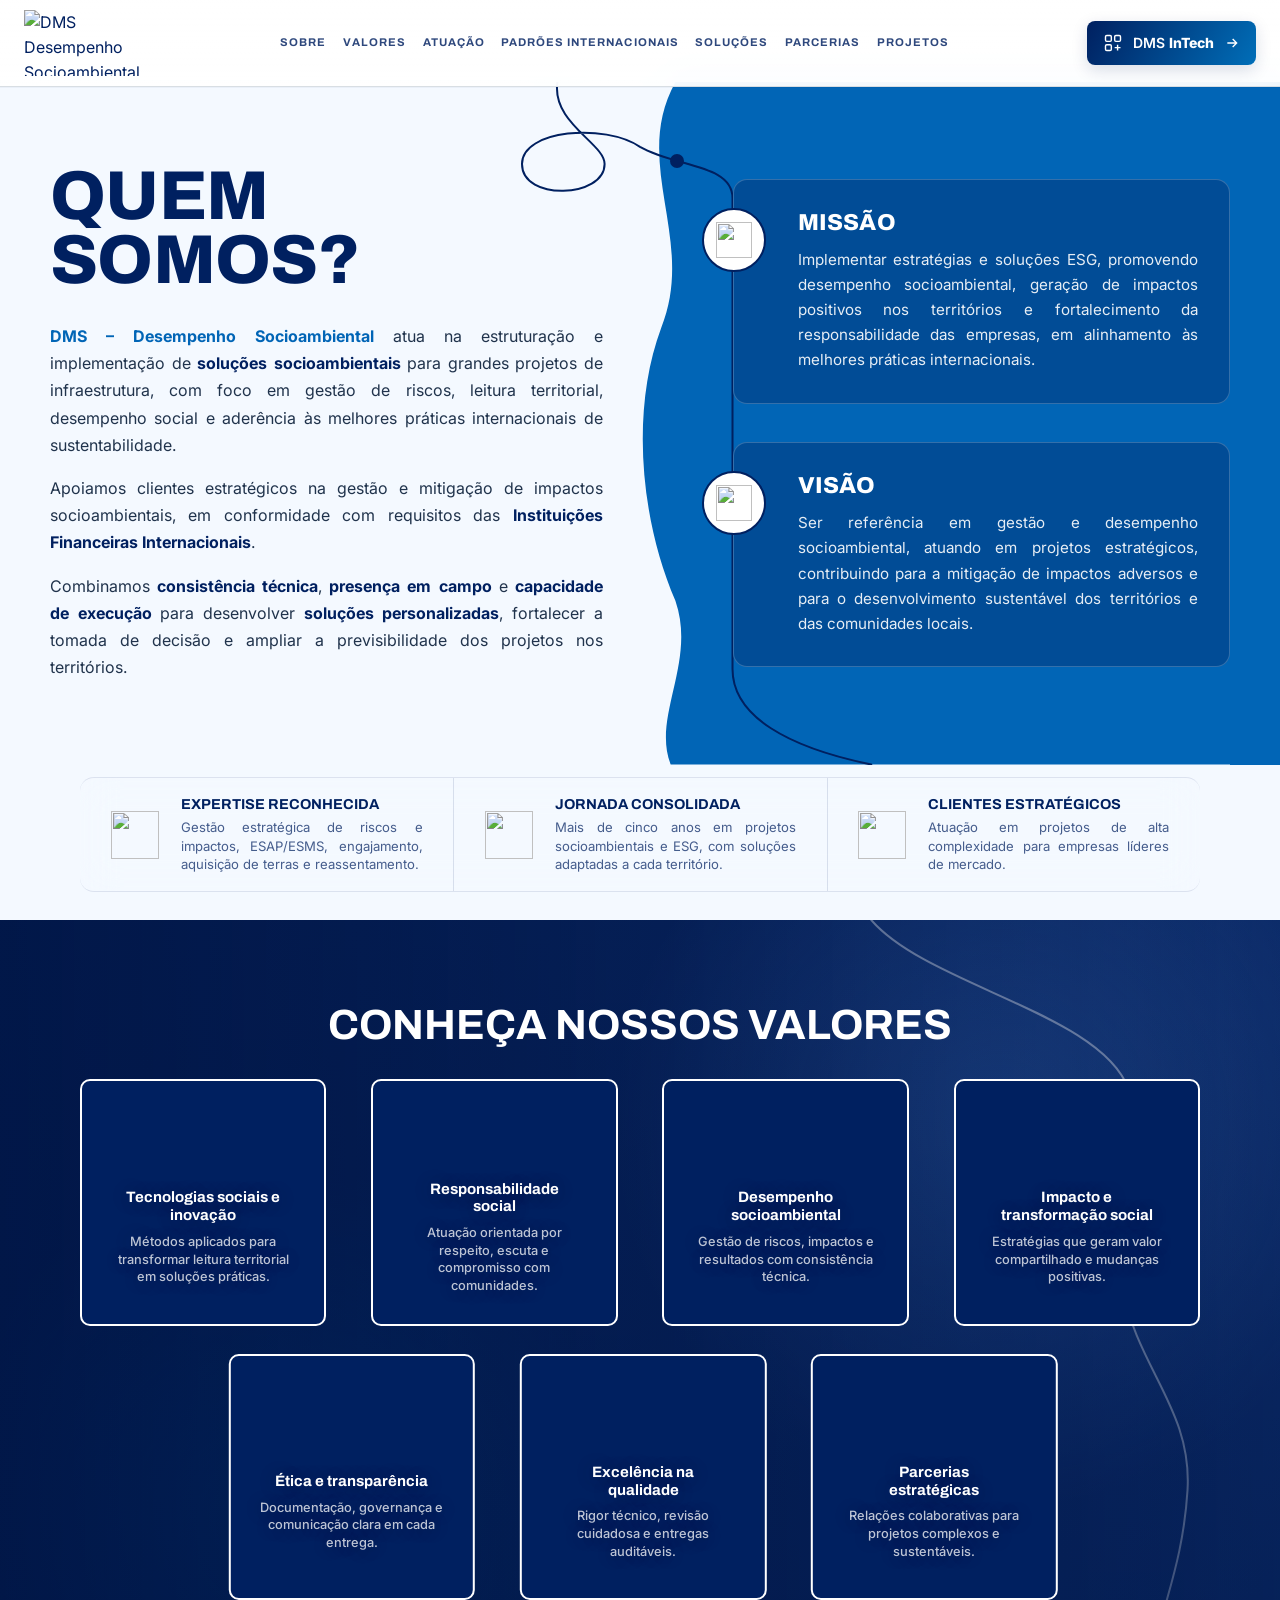
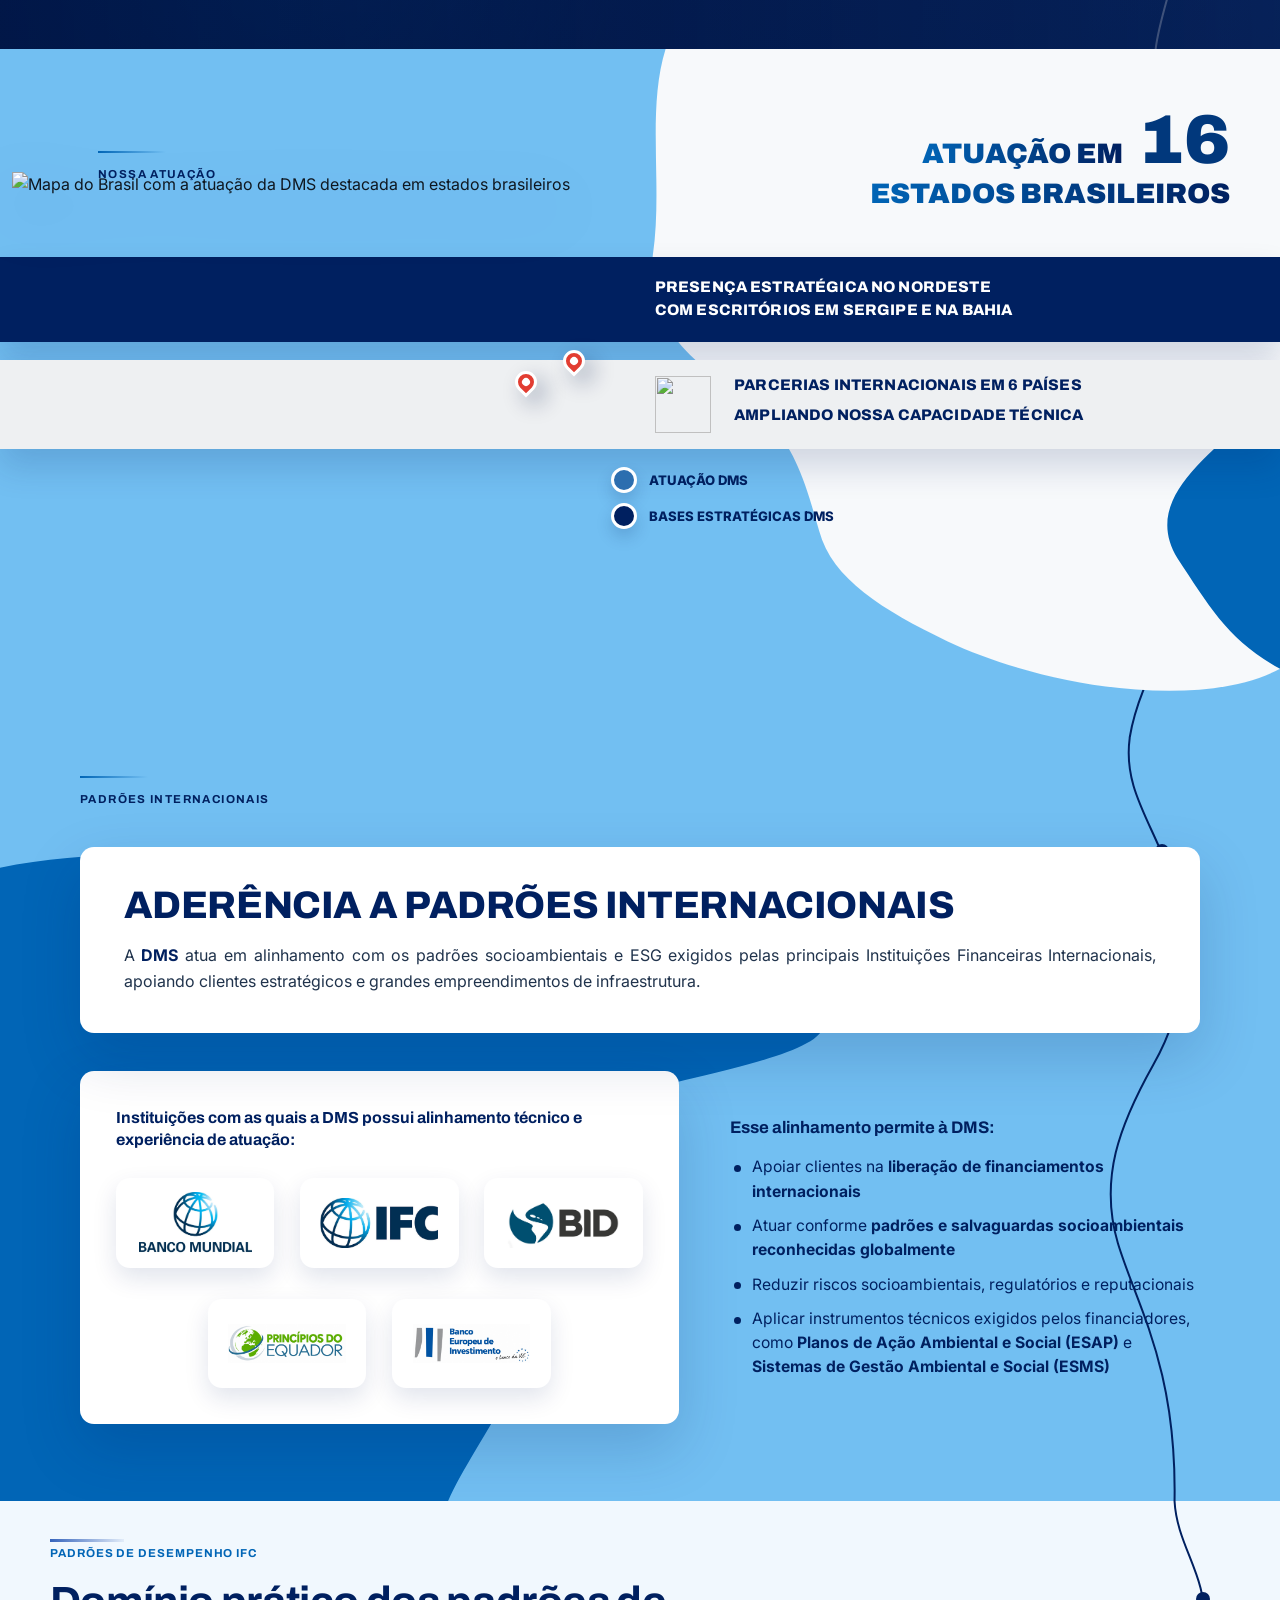
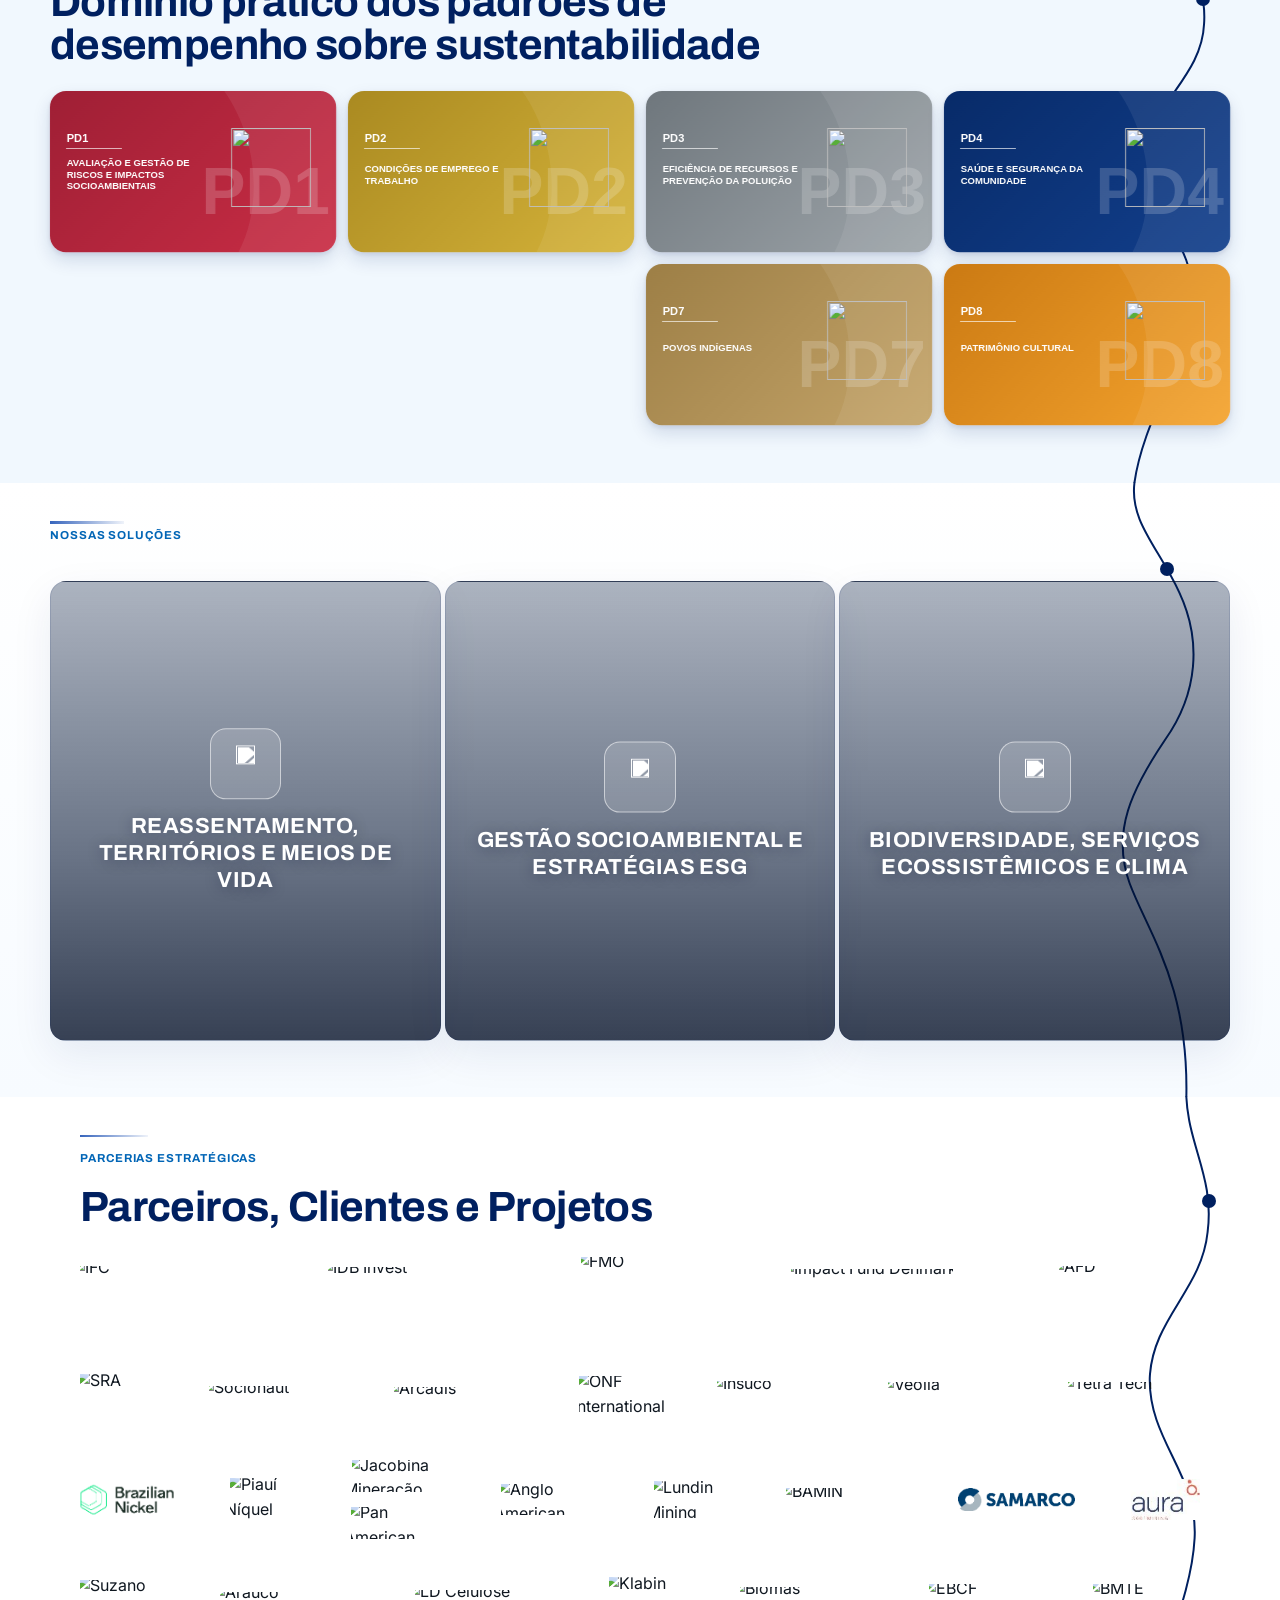
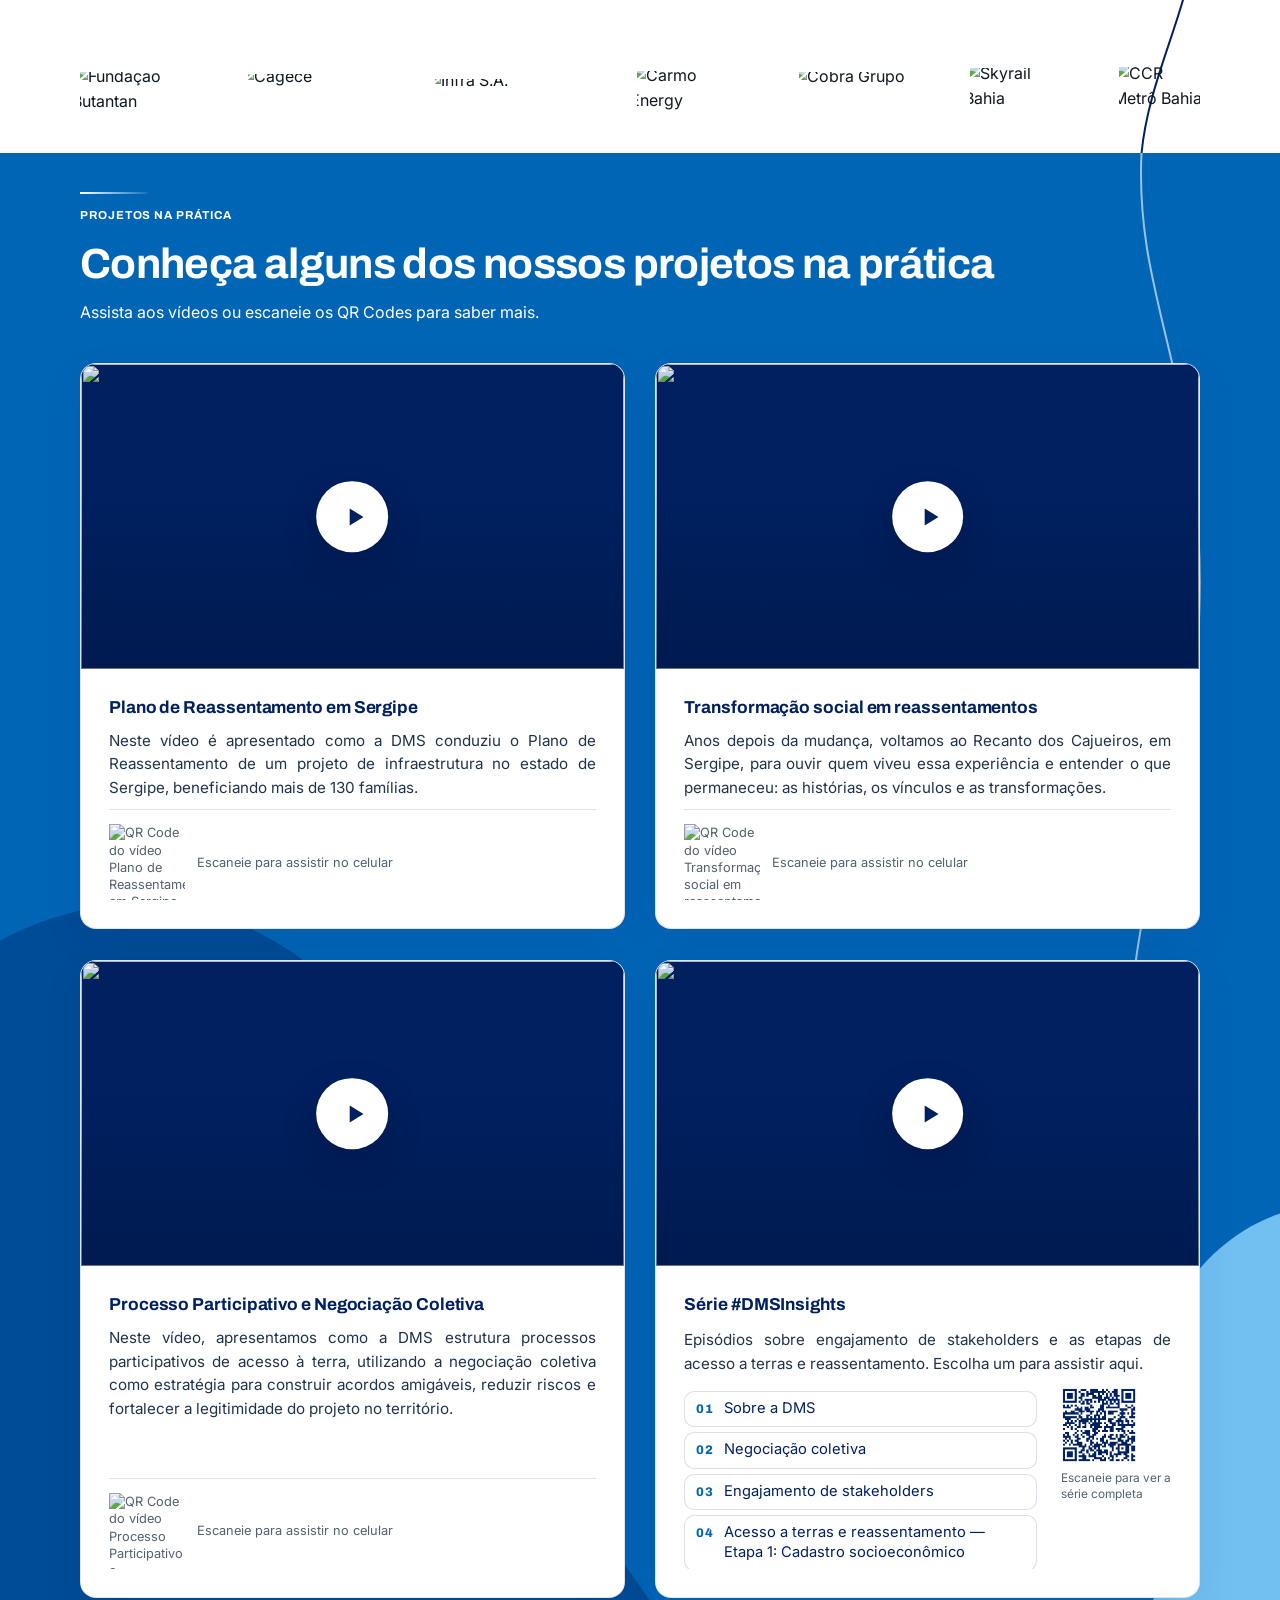
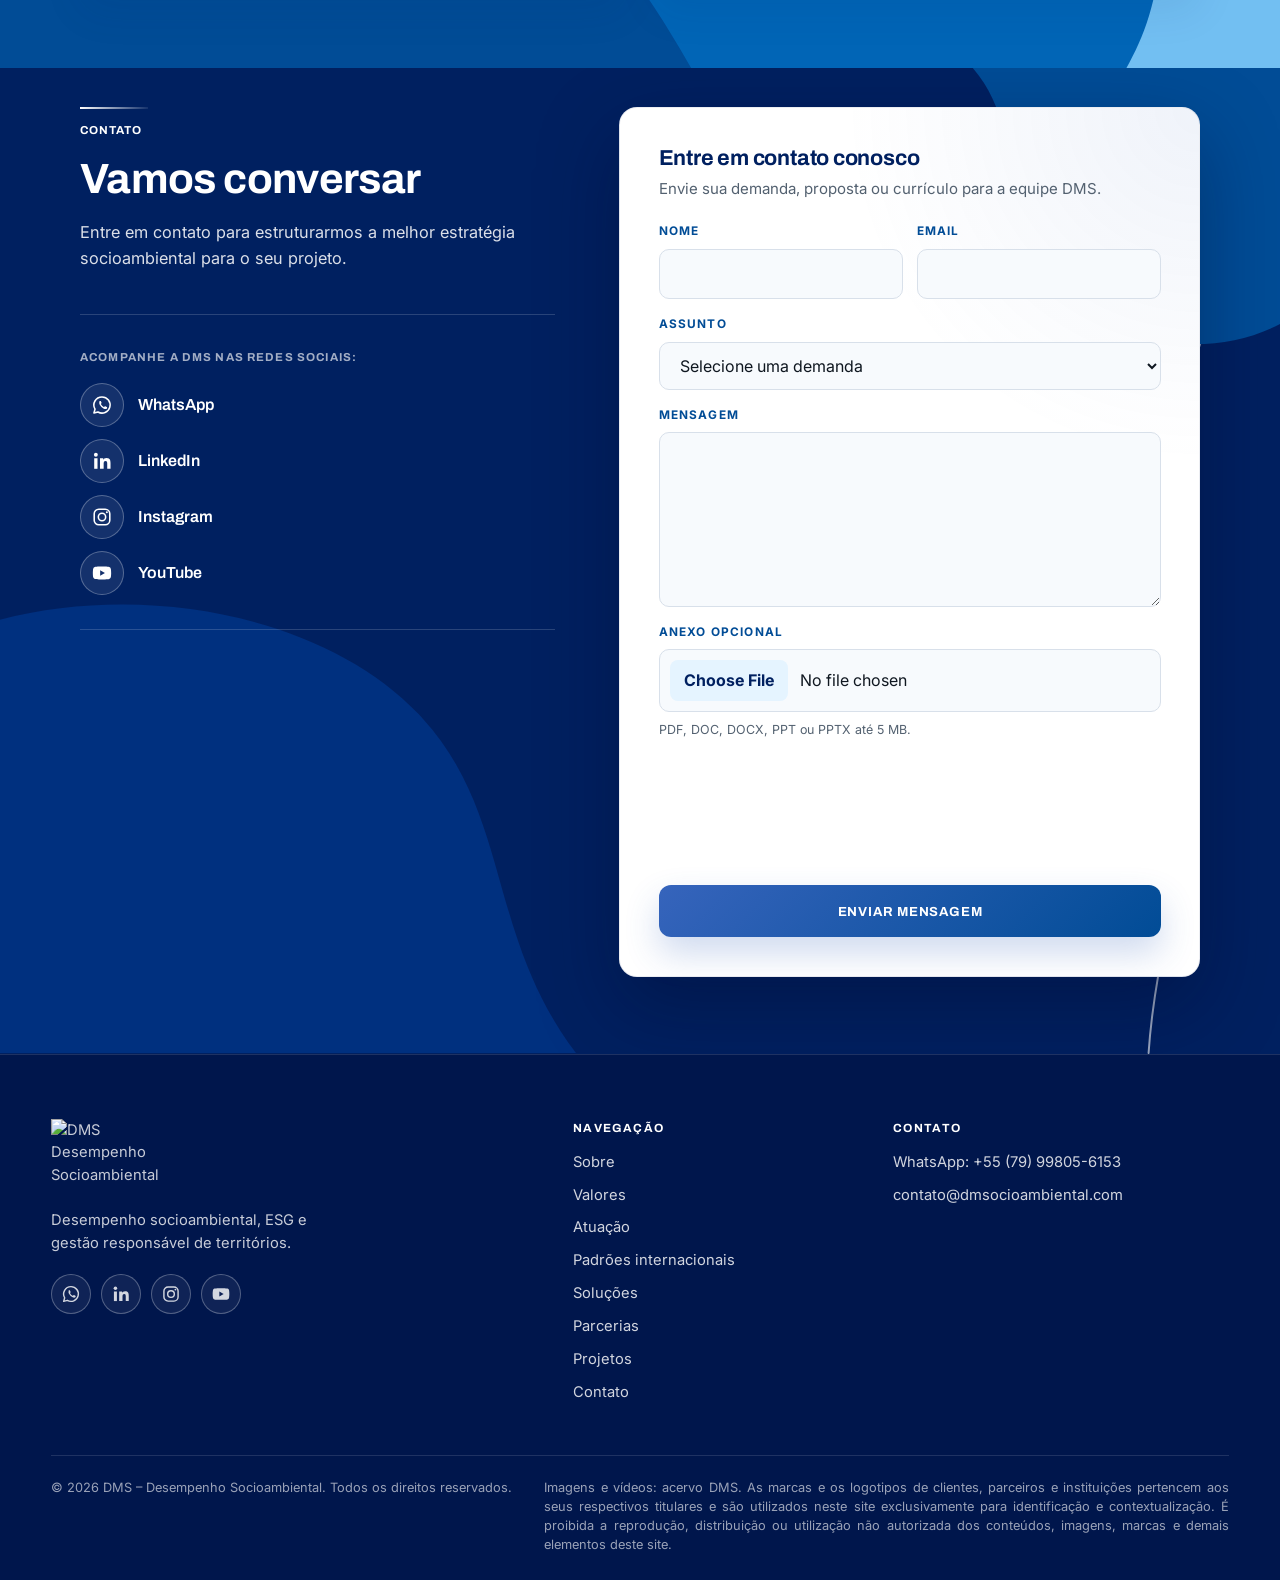
==== commit 8d406fae: "Adiciona acesso DMS InTech no cabeçalho e página da plataforma" ====
--- a/frontend/public/index.html
+++ b/frontend/public/index.html
@@ -1,915 +1,918 @@
-<!doctype html>
-<html lang="pt-BR">
-  <head>
-    <meta charset="utf-8" />
-    <meta name="viewport" content="width=device-width, initial-scale=1" />
-    <title>DMS | Desempenho Socioambiental</title>
-    <meta
-      name="description"
-      content="Consultoria em desempenho socioambiental, ESG, gestão de riscos, reassentamento, biodiversidade e padrões internacionais (IFC, BID, Equator Principles)."
-    />
-    <meta name="robots" content="index, follow" />
-    <meta name="theme-color" content="#002060" />
-    <link rel="canonical" href="https://dmsocioambiental.com/" />
-    <link rel="icon" type="image/png" sizes="32x32" href="assets/favicon-32.png" />
-    <link rel="icon" type="image/png" sizes="192x192" href="assets/favicon-192.png" />
-    <link rel="apple-touch-icon" href="assets/apple-touch-icon.png" />
-
-    <!-- Open Graph / redes sociais -->
-    <meta property="og:type" content="website" />
-    <meta property="og:locale" content="pt_BR" />
-    <meta property="og:site_name" content="DMS Desempenho Socioambiental" />
-    <meta property="og:title" content="DMS | Desempenho Socioambiental" />
-    <meta
-      property="og:description"
-      content="Consultoria em desempenho socioambiental, ESG, gestão de riscos, reassentamento, territórios e padrões internacionais."
-    />
-    <meta property="og:url" content="https://dmsocioambiental.com/" />
-    <meta property="og:image" content="https://dmsocioambiental.com/assets/og-image.jpg" />
-    <meta property="og:image:width" content="1200" />
-    <meta property="og:image:height" content="630" />
-    <meta name="twitter:card" content="summary_large_image" />
-    <meta name="twitter:title" content="DMS | Desempenho Socioambiental" />
-    <meta
-      name="twitter:description"
-      content="Consultoria em desempenho socioambiental, ESG, gestão de riscos, reassentamento, territórios e padrões internacionais."
-    />
-    <meta name="twitter:image" content="https://dmsocioambiental.com/assets/og-image.jpg" />
-
-    <!-- Dados estruturados -->
-    <script type="application/ld+json">
-    {
-      "@context": "https://schema.org",
-      "@type": "ProfessionalService",
-      "@id": "https://dmsocioambiental.com/#organization",
-      "name": "DMS Desempenho Socioambiental",
-      "url": "https://dmsocioambiental.com/",
-      "logo": "https://dmsocioambiental.com/assets/logo-dms-oficial.png",
-      "image": "https://dmsocioambiental.com/assets/og-image.jpg",
-      "description": "Consultoria em desempenho socioambiental, ESG, gestão de riscos, reassentamento, territórios, biodiversidade e padrões internacionais.",
-      "areaServed": "BR",
-      "address": [
-        { "@type": "PostalAddress", "addressRegion": "SE", "addressCountry": "BR" },
-        { "@type": "PostalAddress", "addressRegion": "BA", "addressCountry": "BR" }
-      ],
-      "sameAs": [
-        "https://www.linkedin.com/company/dmsocioambiental/",
-        "https://www.instagram.com/dmsocioambiental",
-        "https://www.youtube.com/@dmsocioambiental"
-      ]
-    }
-    </script>
-
-    <link rel="preload" as="image" href="assets/logo-dms-oficial.png" />
-    <link rel="preconnect" href="https://fonts.googleapis.com" />
-    <link rel="preconnect" href="https://fonts.gstatic.com" crossorigin />
-    <link
-      href="https://fonts.googleapis.com/css2?family=Archivo:wght@500;600;700;800&family=Inter:wght@400;500;600;700&display=swap"
-      rel="stylesheet"
-    />
+<!doctype html>
+<html lang="pt-BR">
+  <head>
+    <meta charset="utf-8" />
+    <meta name="viewport" content="width=device-width, initial-scale=1" />
+    <title>DMS | Desempenho Socioambiental</title>
+    <meta
+      name="description"
+      content="Consultoria em desempenho socioambiental, ESG, gestão de riscos, reassentamento, biodiversidade e padrões internacionais (IFC, BID, Equator Principles)."
+    />
+    <meta name="robots" content="index, follow" />
+    <meta name="theme-color" content="#002060" />
+    <link rel="canonical" href="https://dmsocioambiental.com/" />
+    <link rel="icon" type="image/png" sizes="32x32" href="assets/favicon-32.png" />
+    <link rel="icon" type="image/png" sizes="192x192" href="assets/favicon-192.png" />
+    <link rel="apple-touch-icon" href="assets/apple-touch-icon.png" />
+
+    <!-- Open Graph / redes sociais -->
+    <meta property="og:type" content="website" />
+    <meta property="og:locale" content="pt_BR" />
+    <meta property="og:site_name" content="DMS Desempenho Socioambiental" />
+    <meta property="og:title" content="DMS | Desempenho Socioambiental" />
+    <meta
+      property="og:description"
+      content="Consultoria em desempenho socioambiental, ESG, gestão de riscos, reassentamento, territórios e padrões internacionais."
+    />
+    <meta property="og:url" content="https://dmsocioambiental.com/" />
+    <meta property="og:image" content="https://dmsocioambiental.com/assets/og-image.jpg" />
+    <meta property="og:image:width" content="1200" />
+    <meta property="og:image:height" content="630" />
+    <meta name="twitter:card" content="summary_large_image" />
+    <meta name="twitter:title" content="DMS | Desempenho Socioambiental" />
+    <meta
+      name="twitter:description"
+      content="Consultoria em desempenho socioambiental, ESG, gestão de riscos, reassentamento, territórios e padrões internacionais."
+    />
+    <meta name="twitter:image" content="https://dmsocioambiental.com/assets/og-image.jpg" />
+
+    <!-- Dados estruturados -->
+    <script type="application/ld+json">
+    {
+      "@context": "https://schema.org",
+      "@type": "ProfessionalService",
+      "@id": "https://dmsocioambiental.com/#organization",
+      "name": "DMS Desempenho Socioambiental",
+      "url": "https://dmsocioambiental.com/",
+      "logo": "https://dmsocioambiental.com/assets/logo-dms-oficial.png",
+      "image": "https://dmsocioambiental.com/assets/og-image.jpg",
+      "description": "Consultoria em desempenho socioambiental, ESG, gestão de riscos, reassentamento, territórios, biodiversidade e padrões internacionais.",
+      "areaServed": "BR",
+      "address": [
+        { "@type": "PostalAddress", "addressRegion": "SE", "addressCountry": "BR" },
+        { "@type": "PostalAddress", "addressRegion": "BA", "addressCountry": "BR" }
+      ],
+      "sameAs": [
+        "https://www.linkedin.com/company/dmsocioambiental/",
+        "https://www.instagram.com/dmsocioambiental",
+        "https://www.youtube.com/@dmsocioambiental"
+      ]
+    }
+    </script>
+
+    <link rel="preload" as="image" href="assets/logo-dms-oficial.png" />
+    <link rel="preconnect" href="https://fonts.googleapis.com" />
+    <link rel="preconnect" href="https://fonts.gstatic.com" crossorigin />
+    <link
+      href="https://fonts.googleapis.com/css2?family=Archivo:wght@500;600;700;800&family=Inter:wght@400;500;600;700&display=swap"
+      rel="stylesheet"
+    />
     <link rel="stylesheet" href="css/styles.css" />
-  </head>
-  <body>
-    <header class="site-header" data-scrolled="false" data-menu="closed">
-      <div class="brand-cluster">
-        <a class="brand" href="#top" aria-label="DMS Desempenho Socioambiental">
-          <img src="assets/logo-dms-oficial.png" width="360" height="202" alt="DMS Desempenho Socioambiental" />
-        </a>
-      </div>
-      <nav class="nav" id="primary-nav" aria-label="Principal" aria-hidden="false">
-        <a href="#sobre">Sobre</a>
-        <a href="#valores">Valores</a>
-        <a href="#atuacao">Atuação</a>
-        <a href="#padroes">Padrões internacionais</a>
-        <a href="#solucoes">Soluções</a>
-        <a href="#parcerias">Parcerias</a>
-        <a href="#projetos">Projetos</a>
-      </nav>
-      <button class="menu-toggle" type="button" aria-controls="primary-nav" aria-expanded="false" aria-label="Abrir menu">
-        <span></span>
-        <span></span>
-        <span></span>
-      </button>
-      <a class="header-action" href="#contato">Fale com a DMS</a>
-    </header>
-
-    <main id="top">
-      <section class="about" id="sobre" aria-label="DMS Desempenho Socioambiental">
-        <div class="container about-grid">
-          <svg class="about-decor" viewBox="0 0 1000 1000" preserveAspectRatio="none" aria-hidden="true" focusable="false">
-            <path class="about-decor-shape" d="M 530 0 C 492 120 548 230 518 360 C 492 480 500 640 530 760 C 548 850 510 930 526 1000 L 1000 1000 L 1000 0 Z" />
-            <path class="about-decor-line" d="M 430 0 C 425 60 470 90 470 120 C 470 170 400 175 400 120 C 400 70 470 60 500 95 C 530 125 578.4 120 578.4 170 L 578.4 860 C 578.4 930 626 975 696 1000" />
-          </svg>
-          <span class="about-decor-dot about-decor-dot--crossing" aria-hidden="true"></span>
-          <div class="about-intro">
-            <h1 class="about-title">Quem<br>somos?</h1>
-            <div class="about-text">
-              <p>
-                <strong class="brand-highlight">DMS – Desempenho Socioambiental</strong> atua na estruturação e implementação de <strong>soluções socioambientais</strong> para grandes projetos de infraestrutura, com foco em gestão de riscos, leitura territorial, desempenho social e aderência às melhores práticas internacionais de sustentabilidade.
-              </p>
-              <p>
-                Apoiamos clientes estratégicos na gestão e mitigação de impactos socioambientais, em conformidade com requisitos das <strong>Instituições Financeiras Internacionais</strong>.
-              </p>
-              <p>
-                Combinamos <strong>consistência técnica</strong>, <strong>presença em campo</strong> e <strong>capacidade de execução</strong> para desenvolver <strong>soluções personalizadas</strong>, fortalecer a tomada de decisão e ampliar a previsibilidade dos projetos nos territórios.
-              </p>
-            </div>
-          </div>
-          <div class="about-pillars" aria-label="Missão e visão da DMS">
-            <article class="about-pillar">
-              <span class="about-pillar-icon" aria-hidden="true">
-                <img src="assets/icons/missao.svg" alt="">
-              </span>
-              <h2>Missão</h2>
-              <p>Implementar estratégias e soluções ESG, promovendo desempenho socioambiental, geração de impactos positivos nos territórios e fortalecimento da responsabilidade das empresas, em alinhamento às melhores práticas internacionais.</p>
-            </article>
-            <article class="about-pillar">
-              <span class="about-pillar-icon" aria-hidden="true">
-                <img src="assets/icons/visao.svg" alt="">
-              </span>
-              <h2>Visão</h2>
-              <p>Ser referência em gestão e desempenho socioambiental, atuando em projetos estratégicos, contribuindo para a mitigação de impactos adversos e para o desenvolvimento sustentável dos territórios e das comunidades locais.</p>
-            </article>
-          </div>
-        </div>
-        <aside class="container hero-card" aria-label="Destaques da DMS">
-          <div>
-            <span class="metric-icon" aria-hidden="true">
-              <img src="assets/icons/expertise-reconhecida.svg" alt="">
-            </span>
-            <strong>Expertise reconhecida</strong>
-            <p>Gestão estratégica de riscos e impactos, ESAP/ESMS, engajamento, aquisição de terras e reassentamento.</p>
-          </div>
-          <div>
-            <span class="metric-icon" aria-hidden="true">
-              <img src="assets/icons/jornada-consolidada.svg" alt="">
-            </span>
-            <strong>Jornada consolidada</strong>
-            <p>Mais de cinco anos em projetos socioambientais e ESG, com soluções adaptadas a cada território.</p>
-          </div>
-          <div>
-            <span class="metric-icon" aria-hidden="true">
-              <img src="assets/icons/clientes-estrategicos.svg" alt="">
-            </span>
-            <strong>Clientes estratégicos</strong>
-            <p>Atuação em projetos de alta complexidade para empresas líderes de mercado.</p>
-          </div>
-        </aside>
-      </section>
-
-      <section class="section values" id="valores">
-        <div class="section-line section-line--claro" aria-hidden="true">
-          <svg viewBox="0 0 1000 1000" preserveAspectRatio="none" focusable="false">
-            <path class="about-decor-line" d="M 696 0 C 744 90, 891 128, 914 232 C 934 322, 898 404, 909 506 C 922 616, 968 672, 964 782 C 960 886, 941 944, 937 1000" />
-          </svg>
-          <span class="section-line-dot" style="--line-x: 90.7%; --line-y: 44.9%"></span>
-        </div>
-        <div class="container values-grid">
-          <div class="mission-panel">
-            <article class="values-card">
-              <h2>Conheça nossos valores</h2>
-              <ul>
-                <li>
-                  <span class="value-icon" aria-hidden="true">
-                    <img src="assets/icons/laptop-with-leaf.svg" alt="">
-                  </span>
-                  <span class="value-copy">
-                    <strong>Tecnologias sociais e inovação</strong>
-                    <small>Métodos aplicados para transformar leitura territorial em soluções práticas.</small>
-                  </span>
-                </li>
-                <li>
-                  <span class="value-icon" aria-hidden="true">
-                    <img src="assets/icons/hand-heart.svg" alt="">
-                  </span>
-                  <span class="value-copy">
-                    <strong>Responsabilidade social</strong>
-                    <small>Atuação orientada por respeito, escuta e compromisso com comunidades.</small>
-                  </span>
-                </li>
-                <li>
-                  <span class="value-icon" aria-hidden="true">
-                    <img src="assets/icons/chart-axe.svg" alt="">
-                  </span>
-                  <span class="value-copy">
-                    <strong>Desempenho socioambiental</strong>
-                    <small>Gestão de riscos, impactos e resultados com consistência técnica.</small>
-                  </span>
-                </li>
-                <li>
-                  <span class="value-icon" aria-hidden="true">
-                    <img src="assets/icons/community-house.svg" alt="">
-                  </span>
-                  <span class="value-copy">
-                    <strong>Impacto e transformação social</strong>
-                    <small>Estratégias que geram valor compartilhado e mudanças positivas.</small>
-                  </span>
-                </li>
-                <li>
-                  <span class="value-icon" aria-hidden="true">
-                    <img src="assets/icons/file-check-corner.svg" alt="">
-                  </span>
-                  <span class="value-copy">
-                    <strong>Ética e transparência</strong>
-                    <small>Documentação, governança e comunicação clara em cada entrega.</small>
-                  </span>
-                </li>
-                <li>
-                  <span class="value-icon" aria-hidden="true">
-                    <img src="assets/icons/medail.svg" alt="">
-                  </span>
-                  <span class="value-copy">
-                    <strong>Excelência na qualidade</strong>
-                    <small>Rigor técnico, revisão cuidadosa e entregas auditáveis.</small>
-                  </span>
-                </li>
-                <li>
-                  <span class="value-icon" aria-hidden="true">
-                    <img src="assets/icons/handshaking.svg" alt="">
-                  </span>
-                  <span class="value-copy">
-                    <strong>Parcerias estratégicas</strong>
-                    <small>Relações colaborativas para projetos complexos e sustentáveis.</small>
-                  </span>
-                </li>
-              </ul>
-            </article>
-          </div>
-        </div>
-      </section>
-
-      <section class="atua-section" id="atuacao" aria-label="Nossa atuação">
-        <div class="section-line" aria-hidden="true">
-          <svg viewBox="0 0 1000 1000" preserveAspectRatio="none" focusable="false">
-            <path class="about-decor-line" d="M 937 0 C 941 72, 970 126, 970 214 C 970 318, 925 366, 927 462 C 928 562, 976 612, 973 712 C 970 816, 925 896, 915 1000" />
-          </svg>
-          <span class="section-line-dot" style="--line-x: 96.8%; --line-y: 17.9%"></span>
-        </div>
-        <svg class="atua-bg" viewBox="0 0 1000 1000" preserveAspectRatio="none" aria-hidden="true" focusable="false">
-          <path class="atua-bg-light" d="M 520 0 L 1000 0 L 1000 900 C 940 960 820 930 740 860 C 690 815 650 770 640 700 C 628 620 620 580 600 540 C 560 470 500 420 510 300 C 518 200 505 90 520 0 Z" />
-          <path class="atua-bg-accent" d="M 1000 500 C 950 580 890 650 920 740 C 945 810 960 860 1000 900 Z" />
-        </svg>
-        <div class="container atua-layout">
-          <div class="atua-title-block">
-            <p class="eyebrow">Nossa atuação</p>
-          </div>
-
-          <div class="atua-kpi">
-            <div class="kpi-top">
-              <span class="kpi-label">Atuação em</span>
-              <strong>16</strong>
-            </div>
-            <span class="kpi-full">Estados brasileiros</span>
-          </div>
-
-          <div class="atua-map-panel">
-            <div class="atua-map-frame">
-              <img decoding="async" loading="lazy" src="assets/atuacao/image20.webp" width="1200" height="800" alt="Mapa do Brasil com a atuação da DMS destacada em estados brasileiros" class="atua-map">
-              <span class="atua-pin pin-bahia" aria-label="Escritório na Bahia"></span>
-              <span class="atua-pin pin-sergipe" aria-label="Escritório em Sergipe"></span>
-            </div>
-          </div>
-
-          <div class="atua-legend" aria-label="Legenda do mapa">
-            <span><i class="legend-dot legend-blue"></i>Atuação DMS</span>
-            <span><i class="legend-dot legend-navy"></i>Bases estratégicas DMS</span>
-          </div>
-
-          <div class="atua-callout atua-callout-dark">
-            <p>Presença estratégica no Nordeste</p>
-            <strong>com escritórios em Sergipe e na Bahia</strong>
-          </div>
-
-          <div class="atua-callout atua-callout-light">
-            <span class="callout-icon" aria-hidden="true">
-              <img decoding="async" loading="lazy" src="assets/atuacao/image23.svg" alt="">
-            </span>
-            <p>Parcerias internacionais em 6 países</p>
-            <strong>ampliando nossa capacidade técnica</strong>
-          </div>
-        </div>
-      </section>
-
-      <section class="standards" id="padroes">
-        <div class="section-line" aria-hidden="true">
-          <svg viewBox="0 0 1000 1000" preserveAspectRatio="none" focusable="false">
-            <path class="about-decor-line" d="M 915 0 C 909 68, 935 112, 951 186 C 968 268, 963 352, 935 428 C 906 508, 889 578, 905 662 C 921 744, 955 824, 953 1000" />
-          </svg>
-          <span class="section-line-dot" style="--line-x: 94.2%; --line-y: 14.9%"></span>
-        </div>
-        <svg class="standards-bg" viewBox="0 0 1000 1000" preserveAspectRatio="none" aria-hidden="true" focusable="false">
-          <path d="M 0 170 C 90 140 200 150 300 200 C 420 260 560 280 630 350 C 680 400 580 430 480 470 C 420 500 450 700 410 820 C 385 900 360 960 350 1000 L 0 1000 Z" />
-        </svg>
-        <div class="container standards-layout">
-          <p class="eyebrow standards-eyebrow">Padrões internacionais</p>
-
-          <div class="standards-intro">
-            <h2>Aderência a padrões internacionais</h2>
-            <p>A <strong>DMS</strong> atua em alinhamento com os padrões socioambientais e ESG exigidos pelas principais Instituições Financeiras Internacionais, apoiando clientes estratégicos e grandes empreendimentos de infraestrutura.</p>
-          </div>
-
-          <div class="standards-institutions">
-            <p class="standards-institutions-label">Instituições com as quais a DMS possui alinhamento técnico e experiência de atuação:</p>
-            <div class="institution-row" aria-label="Instituições de referência">
-              <img decoding="async" loading="lazy" src="assets/institutions/banco-mundial.jpg" width="1280" height="697" alt="Banco Mundial" />
-              <img decoding="async" loading="lazy" src="assets/institutions/ifc.jpg" width="738" height="312" alt="IFC — International Finance Corporation" />
-              <img decoding="async" loading="lazy" src="assets/institutions/bid.jpg" width="1233" height="527" alt="BID — Banco Interamericano de Desenvolvimento" />
-              <img decoding="async" loading="lazy" src="assets/institutions/principios-do-equador.jpg" width="1600" height="534" alt="Princípios do Equador" />
-              <img decoding="async" loading="lazy" src="assets/institutions/banco-europeu.jpg" width="1600" height="533" alt="Banco Europeu de Investimento" />
-            </div>
-          </div>
-
-          <div class="standards-benefits">
-            <p class="standards-list-intro">Esse alinhamento permite à DMS:</p>
-            <ul class="standards-list">
-              <li>Apoiar clientes na <strong>liberação de financiamentos internacionais</strong></li>
-              <li>Atuar conforme <strong>padrões e salvaguardas socioambientais reconhecidas globalmente</strong></li>
-              <li>Reduzir riscos socioambientais, regulatórios e reputacionais</li>
-              <li>Aplicar instrumentos técnicos exigidos pelos financiadores, como <strong>Planos de Ação Ambiental e Social (ESAP)</strong> e <strong>Sistemas de Gestão Ambiental e Social (ESMS)</strong></li>
-            </ul>
-          </div>
-        </div>
-      </section>
-
-      <section class="section ifc">
-        <div class="section-line" aria-hidden="true">
-          <svg viewBox="0 0 1000 1000" preserveAspectRatio="none" focusable="false">
-            <path class="about-decor-line" d="M 953 0 C 955 78, 981 128, 978 212 C 976 304, 931 350, 929 440 C 928 536, 971 586, 968 684 C 965 788, 927 886, 919 1000" />
-          </svg>
-          <span class="section-line-dot" style="--line-x: 97.7%; --line-y: 16.9%"></span>
-        </div>
-        <div class="container ifc-grid">
-          <div class="section-title">
-            <p class="eyebrow">Padrões de desempenho IFC</p>
-            <h2>Domínio prático dos padrões de desempenho sobre sustentabilidade</h2>
-          </div>
-          <div class="mosaic-stage ifc-stage">
-            <div class="pd-grid">
-              <article class="pd-flip" style="--pd-from:#9F1F35; --pd-to:#C92D45;" tabindex="0">
-                <div class="pd-flip-inner">
-                  <div class="pd-flip-front">
-                    <div class="pd-card">
-                      <span class="pd-card-mark" aria-hidden="true">PD1</span>
-                      <img class="pd-card-icon" src="assets/icons/clipboard-white.svg" alt="" aria-hidden="true" loading="lazy" />
-                      <span class="pd-card-code">PD1</span>
-                      <h3 class="pd-card-title">
-                        <span>Avaliação e Gestão de</span>
-                        <span>Riscos e Impactos</span>
-                        <span>Socioambientais</span>
-                      </h3>
-                    </div>
-                  </div>
-                  <div class="pd-flip-back">
-                    <span>PD1</span>
-                    <p>Estabelece como identificar, avaliar, gerenciar e monitorar os riscos e impactos ambientais e sociais de um projeto ao longo de todo o seu ciclo de vida.</p>
-                  </div>
-                </div>
-              </article>
-              <article class="pd-flip" style="--pd-from:#AA8A21; --pd-to:#D5B33A;" tabindex="0">
-                <div class="pd-flip-inner">
-                  <div class="pd-flip-front">
-                    <div class="pd-card">
-                      <span class="pd-card-mark" aria-hidden="true">PD2</span>
-                      <img class="pd-card-icon" src="assets/icons/worker.svg" alt="" aria-hidden="true" loading="lazy" />
-                      <span class="pd-card-code">PD2</span>
-                      <h3 class="pd-card-title">
-                        <span>Condições de Emprego e</span>
-                        <span>Trabalho</span>
-                      </h3>
-                    </div>
-                  </div>
-                  <div class="pd-flip-back">
-                    <span>PD2</span>
-                    <p>Define requisitos para garantir condições de trabalho justas, seguras e respeitosas, protegendo os direitos dos trabalhadores.</p>
-                  </div>
-                </div>
-              </article>
-              <article class="pd-flip" style="--pd-from:#6F777D; --pd-to:#9EA5AA;" tabindex="0">
-                <div class="pd-flip-inner">
-                  <div class="pd-flip-front">
-                    <div class="pd-card">
-                      <span class="pd-card-mark" aria-hidden="true">PD3</span>
-                      <img class="pd-card-icon" src="assets/icons/industry.svg" alt="" aria-hidden="true" loading="lazy" />
-                      <span class="pd-card-code">PD3</span>
-                      <h3 class="pd-card-title">
-                        <span>Eficiência de Recursos e</span>
-                        <span>Prevenção da Poluição</span>
-                      </h3>
-                    </div>
-                  </div>
-                  <div class="pd-flip-back">
-                    <span>PD3</span>
-                    <p>Promove o uso eficiente de recursos naturais e a prevenção da poluição, reduzindo os impactos ambientais das operações.</p>
-                  </div>
-                </div>
-              </article>
-              <article class="pd-flip" style="--pd-from:#082B69; --pd-to:#123F8C;" tabindex="0">
-                <div class="pd-flip-inner">
-                  <div class="pd-flip-front">
-                    <div class="pd-card">
-                      <span class="pd-card-mark" aria-hidden="true">PD4</span>
-                      <img class="pd-card-icon" src="assets/icons/community-house-hands.svg" alt="" aria-hidden="true" loading="lazy" />
-                      <span class="pd-card-code">PD4</span>
-                      <h3 class="pd-card-title">
-                        <span>Saúde e Segurança da</span>
-                        <span>Comunidade</span>
-                      </h3>
-                    </div>
-                  </div>
-                  <div class="pd-flip-back">
-                    <span>PD4</span>
-                    <p>Busca proteger a saúde, a segurança e o bem-estar das comunidades potencialmente afetadas pelas atividades do projeto.</p>
-                  </div>
-                </div>
-              </article>
-              <article class="pd-flip" style="--pd-from:#1F5E32; --pd-to:#2E7D44;" tabindex="0">
-                <div class="pd-flip-inner">
-                  <div class="pd-flip-front">
-                    <div class="pd-card">
-                      <span class="pd-card-mark" aria-hidden="true">PD5</span>
-                      <img class="pd-card-icon" src="assets/icons/backhoe.svg" alt="" aria-hidden="true" loading="lazy" />
-                      <span class="pd-card-code">PD5</span>
-                      <h3 class="pd-card-title">
-                        <span>Aquisição de Terras e</span>
-                        <span>Reassentamento</span>
-                        <span>Involuntário</span>
-                      </h3>
-                    </div>
-                  </div>
-                  <div class="pd-flip-back">
-                    <span>PD5</span>
-                    <p>Estabelece medidas para evitar ou minimizar o deslocamento involuntário, assegurando compensação justa e restauração dos meios de vida das pessoas afetadas.</p>
-                  </div>
-                </div>
-              </article>
-              <article class="pd-flip" style="--pd-from:#2D91B7; --pd-to:#62C4E9;" tabindex="0">
-                <div class="pd-flip-inner">
-                  <div class="pd-flip-front">
-                    <div class="pd-card">
-                      <span class="pd-card-mark" aria-hidden="true">PD6</span>
-                      <img class="pd-card-icon" src="assets/icons/turtle.svg" alt="" aria-hidden="true" loading="lazy" />
-                      <span class="pd-card-code">PD6</span>
-                      <h3 class="pd-card-title">
-                        <span>Conservação da</span>
-                        <span>Biodiversidade e Gestão</span>
-                        <span>Sustentável de Recursos</span>
-                        <span>Naturais</span>
-                      </h3>
-                    </div>
-                  </div>
-                  <div class="pd-flip-back">
-                    <span>PD6</span>
-                    <p>Orienta a conservação da biodiversidade, a proteção dos ecossistemas e o uso sustentável dos recursos naturais vivos.</p>
-                  </div>
-                </div>
-              </article>
-              <article class="pd-flip" style="--pd-from:#9D7F46; --pd-to:#C4A469;" tabindex="0">
-                <div class="pd-flip-inner">
-                  <div class="pd-flip-front">
-                    <div class="pd-card">
-                      <span class="pd-card-mark" aria-hidden="true">PD7</span>
-                      <img class="pd-card-icon" src="assets/icons/indigenous.svg" alt="" aria-hidden="true" loading="lazy" />
-                      <span class="pd-card-code">PD7</span>
-                      <h3 class="pd-card-title">
-                        <span>Povos Indígenas</span>
-                      </h3>
-                    </div>
-                  </div>
-                  <div class="pd-flip-back">
-                    <span>PD7</span>
-                    <p>Garante o respeito aos direitos, à cultura, aos territórios e à participação dos povos indígenas nas decisões que possam afetá-los.</p>
-                  </div>
-                </div>
-              </article>
-              <article class="pd-flip" style="--pd-from:#CB7A13; --pd-to:#F4A32E;" tabindex="0">
-                <div class="pd-flip-inner">
-                  <div class="pd-flip-front">
-                    <div class="pd-card">
-                      <span class="pd-card-mark" aria-hidden="true">PD8</span>
-                      <img class="pd-card-icon" src="assets/icons/pillar.svg" alt="" aria-hidden="true" loading="lazy" />
-                      <span class="pd-card-code">PD8</span>
-                      <h3 class="pd-card-title">
-                        <span>Patrimônio Cultural</span>
-                      </h3>
-                    </div>
-                  </div>
-                  <div class="pd-flip-back">
-                    <span>PD8</span>
-                    <p>Protege o patrimônio cultural, prevenindo danos e promovendo sua preservação durante o desenvolvimento do projeto.</p>
-                  </div>
-                </div>
-              </article>
-            </div>
-          </div>
-        </div>
-      </section>
-
-      <section class="section services" id="solucoes">
-        <div class="section-line" aria-hidden="true">
-          <svg viewBox="0 0 1000 1000" preserveAspectRatio="none" focusable="false">
-            <path class="about-decor-line" d="M 919 0 C 915 64, 940 106, 957 178 C 976 256, 973 342, 945 418 C 917 498, 899 568, 915 652 C 931 734, 965 816, 963 1000" />
-          </svg>
-          <span class="section-line-dot" style="--line-x: 94.7%; --line-y: 14.1%"></span>
-        </div>
-        <div class="container">
-          <div class="section-title wide solutions-title">
-            <p class="eyebrow">Nossas soluções</p>
-          </div>
-          <div class="solutions-grid">
-            <article class="solution-card solution-card--reassentamento" tabindex="0" aria-expanded="false">
-              <div class="solution-media">
-                <span class="solution-icon"><img src="assets/icons/reassentamento-territorios.svg" alt="" loading="lazy" /></span>
-                <h3>Reassentamento, territórios e meios de vida</h3>
-              </div>
-              <div class="solution-card-body">
-                <p class="solution-summary">Estruturamos processos de acesso à terra, negociação fundiária, reassentamento, restauração de meios de vida e leitura socioterritorial, com foco em redução de riscos, participação social e viabilidade dos projetos.</p>
-                <p class="solution-services-label">Principais serviços</p>
-                <ul class="solution-services-list">
-                  <li>Planos de Ação de Reassentamento — PAR</li>
-                  <li>Programas de Restauração de Meios de Subsistência — PRMS</li>
-                  <li>Cadastro/Censo Socioeconômico — CSE</li>
-                  <li>Avaliação de Vulnerabilidade Social — AVS</li>
-                  <li>Laudos e diagnósticos territoriais</li>
-                  <li>Desenvolvimento Sustentável de Comunidades</li>
-                  <li>Real State Compliance em Gestão Fundiária</li>
-                  <li>Auditorias de aquisição de terras e reassentamento — PD5</li>
-                  <li>Estratégias de acesso à terra e negociação fundiária</li>
-                  <li>Planos de Engajamento de Stakeholders — PES</li>
-                  <li>Planos de Investimento Social Privado (ISP)</li>
-                </ul>
-              </div>
-            </article>
-            <article class="solution-card solution-card--esg" tabindex="0" aria-expanded="false">
-              <div class="solution-media">
-                <span class="solution-icon"><img src="assets/icons/gestao-socioambiental-esg.svg" alt="" loading="lazy" /></span>
-                <h3>Gestão socioambiental e estratégias ESG</h3>
-              </div>
-              <div class="solution-card-body">
-                <p class="solution-summary">Apoiamos empresas na identificação, avaliação e gestão de riscos e impactos socioambientais, no fortalecimento da governança ESG e na estruturação de sistemas, planos e processos alinhados a requisitos legais, corporativos e internacionais.</p>
-                <p class="solution-services-label">Principais serviços</p>
-                <ul class="solution-services-list">
-                  <li>Planos de Engajamento de Stakeholders — PES</li>
-                  <li>Avaliação e Gestão de Riscos e Impactos Socioambientais</li>
-                  <li>Due Diligence Ambiental e Social — ESDD</li>
-                  <li>Sistemas de Gestão Ambiental e Social — SGAS</li>
-                  <li>Planos de Ação Ambiental e Social — ESAP</li>
-                  <li>Avaliação de Impactos Cumulativos — AIC</li>
-                  <li>Gestão de Influxo Migratório de Trabalhadores</li>
-                  <li>Saúde e Segurança da Comunidade</li>
-                  <li>Povos Indígenas e Patrimônio Cultural</li>
-                  <li>Direitos Humanos, Diversidade, Inclusão e Gênero</li>
-                  <li>Governança Corporativa e ESG</li>
-                  <li>Planos de Investimento Social Privado (ISP)</li>
-                </ul>
-              </div>
-            </article>
-            <article class="solution-card solution-card--biodiversidade" tabindex="0" aria-expanded="false">
-              <div class="solution-media">
-                <span class="solution-icon"><img src="assets/icons/biodiversidade-clima.svg" alt="" loading="lazy" /></span>
-                <h3>Biodiversidade, serviços ecossistêmicos e clima</h3>
-              </div>
-              <div class="solution-card-body">
-                <p class="solution-summary">Integramos biodiversidade, serviços ecossistêmicos e agenda climática à gestão de projetos, apoiando estratégias de conservação, soluções baseadas na natureza, carbono e adaptação climática.</p>
-                <p class="solution-services-label">Principais serviços</p>
-                <ul class="solution-services-list">
-                  <li>Planos de Ação para Biodiversidade — PAB</li>
-                  <li>Avaliação e Gestão de Serviços Ecossistêmicos</li>
-                  <li>Soluções Baseadas na Natureza — SbN</li>
-                  <li>Habitats Naturais, Modificados e Críticos</li>
-                  <li>Áreas de Alto Valor de Conservação — HCV</li>
-                  <li>Projetos de Carbono (REDD+ e ARR) e Soluções Climáticas</li>
-                  <li>Integração Climática em Estratégias Corporativas</li>
-                </ul>
-              </div>
-            </article>
-          </div>
-        </div>
-      </section>
-
-
-      <section class="section proof" id="parcerias">
-        <div class="section-line" aria-hidden="true">
-          <svg viewBox="0 0 1000 1000" preserveAspectRatio="none" focusable="false">
-            <path class="about-decor-line" d="M 963 0 C 965 76, 987 124, 981 206 C 976 294, 934 338, 932 428 C 931 524, 973 574, 970 672 C 967 776, 931 882, 925 1000" />
-          </svg>
-          <span class="section-line-dot" style="--line-x: 98.2%; --line-y: 15.9%"></span>
-        </div>
-        <div class="container proof-layout">
-          <div class="proof-head">
-            <div class="section-title wide">
-              <p class="eyebrow">Parcerias estratégicas</p>
-              <h2>Parceiros, Clientes e Projetos</h2>
-            </div>
-          </div>
-          <div class="logo-cloud" aria-label="Clientes e parceiros">
-            <div class="logo-cloud-row" data-colunas="5">
-              <span class="logo-cloud-item" style="--ar:2.339;--cx:0.0688;--cy:0.1341;--cw:0.8625;--ch:0.7195"><img src="assets/logos/infraestrutura-mobilidade/parceiros/ifc.png" width="160" height="82" alt="IFC" loading="lazy" decoding="async" /></span>
-              <span class="logo-cloud-item" style="--ar:2.4839;--cx:0.0674;--cy:0.1395;--cw:0.8652;--ch:0.7209"><img src="assets/logos/geral/idb-invest.png" width="178" height="86" alt="IDB Invest" loading="lazy" decoding="async" /></span>
-              <span class="logo-cloud-item" style="--ar:1.3191;--cx:0.0694;--cy:0.0877;--cw:0.8611;--ch:0.8246"><img src="assets/logos/geral/fmo.png" width="144" height="114" alt="FMO" loading="lazy" decoding="async" /></span>
-              <span class="logo-cloud-item" style="--ar:2.9556;--cx:0.071;--cy:0.1642;--cw:0.8581;--ch:0.6716"><img src="assets/logos/geral/impact-fund-denmark.png" width="155" height="67" alt="Impact Fund Denmark" loading="lazy" decoding="async" /></span>
-              <span class="logo-cloud-item" style="--ar:2.2958;--cx:0.0688;--cy:0.134;--cw:0.8624;--ch:0.732"><img src="assets/logos/geral/afd.png" width="189" height="97" alt="AFD" loading="lazy" decoding="async" /></span>
-            </div>
-            <div class="logo-cloud-row" data-colunas="7">
-              <span class="logo-cloud-item" style="--ar:1.7013;--cx:0.0662;--cy:0.102;--cw:0.8675;--ch:0.7857"><img src="assets/logos/mineracao/parceiros/sra.png" width="151" height="98" alt="SRA" loading="lazy" decoding="async" /></span>
-              <span class="logo-cloud-item" style="--ar:5.9677;--cx:0.0704;--cy:0.2581;--cw:0.8685;--ch:0.5"><img src="assets/logos/mineracao/parceiros/socionaut.png" width="213" height="62" alt="Socionaut" loading="lazy" decoding="async" /></span>
-              <span class="logo-cloud-item" style="--ar:6.3929;--cx:0.068;--cy:0.25;--cw:0.8689;--ch:0.5"><img src="assets/logos/mineracao/parceiros/arcadis.png" width="206" height="56" alt="Arcadis" loading="lazy" decoding="async" /></span>
-              <span class="logo-cloud-item" style="--ar:2.0538;--cx:0.0642;--cy:0.1167;--cw:0.8761;--ch:0.775"><img src="assets/logos/papel-celulose/clientes/onf-international.png" width="218" height="120" alt="ONF International" loading="lazy" decoding="async" /></span>
-              <span class="logo-cloud-item" style="--ar:3.6875;--cx:0.0686;--cy:0.1842;--cw:0.8676;--ch:0.6316"><img src="assets/logos/geral/insuco.png" width="204" height="76" alt="Insuco" loading="lazy" decoding="async" /></span>
-              <span class="logo-cloud-item" style="--ar:4.15;--cx:0.0677;--cy:0.197;--cw:0.8646;--ch:0.6061"><img src="assets/logos/geral/veolia.png" width="192" height="66" alt="Veolia" loading="lazy" decoding="async" /></span>
-              <span class="logo-cloud-item" style="--ar:4.1042;--cx:0.0667;--cy:0.2;--cw:0.8756;--ch:0.6"><img src="assets/logos/mineracao/parceiros/tetra-tech.png" width="225" height="80" alt="Tetra Tech" loading="lazy" decoding="async" /></span>
-            </div>
-            <div class="logo-cloud-row" data-colunas="8">
-              <span class="logo-cloud-item" style="--ar:3;--cx:0.1064;--cy:0.3869;--cw:0.7872;--ch:0.2701"><img src="assets/logos/mineracao/clientes/brazilian-nickel.png" width="141" height="137" alt="Brazilian Nickel" loading="lazy" decoding="async" /></span>
-              <span class="logo-cloud-item" style="--ar:1.5679;--cx:0.068;--cy:0.1165;--cw:0.8639;--ch:0.7864"><img src="assets/logos/mineracao/clientes/piaui-niquel.png" width="147" height="103" alt="Piauí Níquel Metais" loading="lazy" decoding="async" /></span>
-              <span class="logo-cloud-stack">
-                <span class="logo-cloud-item" style="--ar:2.8909;--cx:0.0699;--cy:0.1605;--cw:0.8548;--ch:0.679"><img src="assets/logos/mineracao/clientes/jacobina-mineracao.png" width="186" height="81" alt="Jacobina Mineração" loading="lazy" decoding="async" /></span>
-                <span class="logo-cloud-item" style="--ar:3;--cx:0.0691;--cy:0.1625;--cw:0.8617;--ch:0.675"><img src="assets/logos/mineracao/clientes/pan-american-silver.png" width="188" height="80" alt="Pan American Silver Brasil" loading="lazy" decoding="async" /></span>
-              </span>
-              <span class="logo-cloud-item" style="--ar:3.1833;--cx:0.0636;--cy:0.1667;--cw:0.8682;--ch:0.6667"><img src="assets/logos/mineracao/clientes/anglo-american.png" width="220" height="90" alt="Anglo American" loading="lazy" decoding="async" /></span>
-              <span class="logo-cloud-item" style="--ar:2.0606;--cx:0.0696;--cy:0.125;--cw:0.8608;--ch:0.75"><img src="assets/logos/mineracao/clientes/lundin-mining.png" width="158" height="88" alt="Lundin Mining" loading="lazy" decoding="async" /></span>
-              <span class="logo-cloud-item" style="--ar:5.28;--cx:0.0714;--cy:0.234;--cw:0.8571;--ch:0.5319"><img src="assets/logos/mineracao/clientes/bamin.png" width="154" height="47" alt="BAMIN" loading="lazy" decoding="async" /></span>
-              <span class="logo-cloud-item" style="--ar:5;--cx:0;--cy:0;--cw:1;--ch:1"><img src="assets/logos/mineracao/clientes/samarco.png" width="155" height="31" alt="Samarco" loading="lazy" decoding="async" /></span>
-              <span class="logo-cloud-item" style="--ar:1.7143;--cx:0;--cy:0;--cw:1;--ch:0.9492"><img src="assets/logos/mineracao/clientes/aura.jpg" width="96" height="59" alt="Aura 360° Mining" loading="lazy" decoding="async" /></span>
-            </div>
-            <div class="logo-cloud-row" data-colunas="7">
-              <span class="logo-cloud-item" style="--ar:1.7625;--cx:0.0675;--cy:0.1165;--cw:0.865;--ch:0.7767"><img src="assets/logos/papel-celulose/clientes/suzano.png" width="163" height="103" alt="Suzano" loading="lazy" decoding="async" /></span>
-              <span class="logo-cloud-item" style="--ar:6.0667;--cx:0.067;--cy:0.2459;--cw:0.8708;--ch:0.4918"><img src="assets/logos/papel-celulose/clientes/arauco.png" width="209" height="61" alt="Arauco" loading="lazy" decoding="async" /></span>
-              <span class="logo-cloud-item" style="--ar:5.2;--cx:0.0667;--cy:0.2222;--cw:0.8667;--ch:0.5556"><img src="assets/logos/papel-celulose/clientes/ld-celulose.png" width="180" height="54" alt="LD Celulose" loading="lazy" decoding="async" /></span>
-              <span class="logo-cloud-item" style="--ar:1.4255;--cx:0.0705;--cy:0.0948;--cw:0.859;--ch:0.8103"><img src="assets/logos/papel-celulose/clientes/klabin.png" width="156" height="116" alt="Klabin" loading="lazy" decoding="async" /></span>
-              <span class="logo-cloud-item" style="--ar:4.0909;--cx:0.0696;--cy:0.2;--cw:0.8544;--ch:0.6"><img src="assets/logos/geral/biomas.png" width="158" height="55" alt="Biomas" loading="lazy" decoding="async" /></span>
-              <span class="logo-cloud-item" style="--ar:2.8226;--cx:0.0693;--cy:0.1573;--cw:0.8663;--ch:0.6966"><img src="assets/logos/papel-celulose/clientes/ebcf.png" width="202" height="89" alt="EBCF" loading="lazy" decoding="async" /></span>
-              <span class="logo-cloud-item" style="--ar:2.8182;--cx:0.0722;--cy:0.1519;--cw:0.8611;--ch:0.6962"><img src="assets/logos/energia-oleo-gas/clientes/bmte.png" width="180" height="79" alt="BMTE" loading="lazy" decoding="async" /></span>
-            </div>
-            <div class="logo-cloud-row" data-colunas="7">
-              <span class="logo-cloud-item" style="--ar:2.6389;--cx:0.0645;--cy:0.1386;--cw:0.8756;--ch:0.7129"><img src="assets/logos/geral/fundacao-butantan.png" width="217" height="101" alt="Fundação Butantan" loading="lazy" decoding="async" /></span>
-              <span class="logo-cloud-item" style="--ar:3.6042;--cx:0.0697;--cy:0.1842;--cw:0.8607;--ch:0.6316"><img src="assets/logos/geral/cagece.png" width="201" height="76" alt="Cagece" loading="lazy" decoding="async" /></span>
-              <span class="logo-cloud-item" style="--ar:5.5294;--cx:0.0648;--cy:0.2344;--cw:0.8704;--ch:0.5313"><img src="assets/logos/infraestrutura-mobilidade/clientes/infra-sa.png" width="216" height="64" alt="Infra S.A." loading="lazy" decoding="async" /></span>
-              <span class="logo-cloud-item" style="--ar:2.3623;--cx:0.0688;--cy:0.1368;--cw:0.8624;--ch:0.7263"><img src="assets/logos/energia-oleo-gas/clientes/carmo-energy.png" width="189" height="95" alt="Carmo Energy" loading="lazy" decoding="async" /></span>
-              <span class="logo-cloud-item" style="--ar:2.7963;--cx:0.0686;--cy:0.1538;--cw:0.8629;--ch:0.6923"><img src="assets/logos/energia-oleo-gas/clientes/cobra-grupo.png" width="175" height="78" alt="Cobra Grupo" loading="lazy" decoding="async" /></span>
-              <span class="logo-cloud-item" style="--ar:1.8254;--cx:0.0677;--cy:0.1111;--cw:0.8647;--ch:0.7778"><img src="assets/logos/infraestrutura-mobilidade/clientes/skyrail-bahia.png" width="133" height="81" alt="Skyrail Bahia" loading="lazy" decoding="async" /></span>
-              <span class="logo-cloud-item" style="--ar:1.6912;--cx:0.0677;--cy:0.1047;--cw:0.8647;--ch:0.7907"><img src="assets/logos/infraestrutura-mobilidade/clientes/ccr-metro.png" width="133" height="86" alt="CCR Metrô Bahia" loading="lazy" decoding="async" /></span>
-            </div>
-          </div>
-        </div>
-      </section>
-
-      <section class="section projects" id="projetos">
-        <div class="section-line section-line--claro" aria-hidden="true">
-          <svg viewBox="0 0 1000 1000" preserveAspectRatio="none" focusable="false">
-            <path class="about-decor-line" d="M 925 0 C 921 66, 945 108, 963 182 C 981 262, 978 348, 951 424 C 922 504, 905 574, 921 658 C 937 740, 971 822, 968 1000" />
-          </svg>
-          <span class="section-line-dot" style="--line-x: 95.5%; --line-y: 15.1%"></span>
-        </div>
-        <svg class="projects-bg" viewBox="0 0 1000 1000" preserveAspectRatio="none" aria-hidden="true" focusable="false">
-          <path class="projects-bg-deep" d="M 0 520 C 110 470 230 500 300 590 C 370 680 360 800 440 880 C 490 930 520 970 540 1000 L 0 1000 Z" />
-          <path class="projects-bg-light" d="M 1000 700 C 930 720 880 790 900 870 C 915 930 900 970 880 1000 L 1000 1000 Z" />
-        </svg>
-        <div class="container projects-layout">
-          <div class="section-title projects-head">
-            <p class="eyebrow">Projetos na prática</p>
-            <h2>Conheça alguns dos nossos projetos na prática</h2>
-            <p class="projects-lead">Assista aos vídeos ou escaneie os QR Codes para saber mais.</p>
-          </div>
-          <div class="projects-gallery" data-projects-gallery>
-          <article class="project-card">
-            <div class="project-video">
-              <button class="project-play" type="button" data-video-id="BnHsHgR1SyM" aria-label="Assistir ao vídeo: Plano de Reassentamento em Sergipe">
-                <img src="https://i.ytimg.com/vi/BnHsHgR1SyM/maxresdefault.jpg" alt="" loading="lazy" decoding="async" />
-                <span class="project-play-icon" aria-hidden="true">
-                  <svg viewBox="0 0 24 24"><path d="M8 5.5v13l10.5-6.5z" /></svg>
-                </span>
-              </button>
-            </div>
-            <div class="project-body">
-              <h3>Plano de Reassentamento em Sergipe</h3>
-              <p>Neste vídeo é apresentado como a DMS conduziu o Plano de Reassentamento de um projeto de infraestrutura no estado de Sergipe, beneficiando mais de 130 famílias.</p>
-              <div class="project-qr">
-                <img src="assets/experiences/qrcodes/sergipe-reassentamento.png" width="538" height="538" alt="QR Code do vídeo Plano de Reassentamento em Sergipe" loading="lazy" decoding="async" />
-                <span>Escaneie para assistir no celular</span>
-              </div>
-            </div>
-          </article>
-          <article class="project-card">
-            <div class="project-video">
-              <button class="project-play" type="button" data-video-id="uFVe5RkrLfQ" aria-label="Assistir ao vídeo: Transformação social em reassentamentos">
-                <img src="https://i.ytimg.com/vi/uFVe5RkrLfQ/maxresdefault.jpg" alt="" loading="lazy" decoding="async" />
-                <span class="project-play-icon" aria-hidden="true">
-                  <svg viewBox="0 0 24 24"><path d="M8 5.5v13l10.5-6.5z" /></svg>
-                </span>
-              </button>
-            </div>
-            <div class="project-body">
-              <h3>Transformação social em reassentamentos</h3>
-              <p>Anos depois da mudança, voltamos ao Recanto dos Cajueiros, em Sergipe, para ouvir quem viveu essa experiência e entender o que permaneceu: as histórias, os vínculos e as transformações.</p>
-              <div class="project-qr">
-                <img src="assets/experiences/qrcodes/recanto-dos-cajueiros.png" width="538" height="538" alt="QR Code do vídeo Transformação social em reassentamentos" loading="lazy" decoding="async" />
-                <span>Escaneie para assistir no celular</span>
-              </div>
-            </div>
-          </article>
-          <article class="project-card">
-            <div class="project-video">
-              <button class="project-play" type="button" data-video-id="ZXKXXMpK5RQ" aria-label="Assistir ao vídeo: Processo Participativo e Negociação Coletiva">
-                <img src="https://i.ytimg.com/vi/ZXKXXMpK5RQ/maxresdefault.jpg" alt="" loading="lazy" decoding="async" />
-                <span class="project-play-icon" aria-hidden="true">
-                  <svg viewBox="0 0 24 24"><path d="M8 5.5v13l10.5-6.5z" /></svg>
-                </span>
-              </button>
-            </div>
-            <div class="project-body">
-              <h3>Processo Participativo e Negociação Coletiva</h3>
-              <p>Neste vídeo, apresentamos como a DMS estrutura processos participativos de acesso à terra, utilizando a negociação coletiva como estratégia para construir acordos amigáveis, reduzir riscos e fortalecer a legitimidade do projeto no território.</p>
-              <div class="project-qr">
-                <img src="assets/experiences/qrcodes/negociacao-coletiva.png" width="518" height="518" alt="QR Code do vídeo Processo Participativo e Negociação Coletiva" loading="lazy" decoding="async" />
-                <span>Escaneie para assistir no celular</span>
-              </div>
-            </div>
-          </article>
-          <article class="project-card project-card--series">
-            <div class="project-video">
-              <button class="project-play" type="button" data-video-id="MGNrGWndvmU" aria-label="Assistir ao vídeo: DMS Insights 01 — Sobre a DMS">
-                <img src="https://i.ytimg.com/vi/MGNrGWndvmU/maxresdefault.jpg" alt="" loading="lazy" decoding="async" />
-                <span class="project-play-icon" aria-hidden="true">
-                  <svg viewBox="0 0 24 24"><path d="M8 5.5v13l10.5-6.5z" /></svg>
-                </span>
-              </button>
-            </div>
-            <div class="project-body">
-              <h3>Série #DMSInsights</h3>
-              <p>Episódios sobre engajamento de stakeholders e as etapas de acesso a terras e reassentamento. Escolha um para assistir aqui.</p>
-              <ol class="project-series">
-                  <li>
-                    <button class="project-episode" type="button" data-video-id="MGNrGWndvmU" aria-label="Assistir ao episódio 01: Sobre a DMS">
-                      <span class="project-episode-number">01</span>
-                      <span class="project-episode-title">Sobre a DMS</span>
-                    </button>
-                  </li>
-                  <li>
-                    <button class="project-episode" type="button" data-video-id="4ZJehpcsSKY" aria-label="Assistir ao episódio 02: Negociação coletiva">
-                      <span class="project-episode-number">02</span>
-                      <span class="project-episode-title">Negociação coletiva</span>
-                    </button>
-                  </li>
-                  <li>
-                    <button class="project-episode" type="button" data-video-id="HZBLLI6KX94" aria-label="Assistir ao episódio 03: Engajamento de stakeholders">
-                      <span class="project-episode-number">03</span>
-                      <span class="project-episode-title">Engajamento de stakeholders</span>
-                    </button>
-                  </li>
-                  <li>
-                    <button class="project-episode" type="button" data-video-id="u4OrolAKb5M" aria-label="Assistir ao episódio 04: Acesso a terras e reassentamento — Etapa 1: Cadastro socioeconômico">
-                      <span class="project-episode-number">04</span>
-                      <span class="project-episode-title">Acesso a terras e reassentamento — Etapa 1: Cadastro socioeconômico</span>
-                    </button>
-                  </li>
-                  <li>
-                    <button class="project-episode" type="button" data-video-id="lUtQL_ZskWo" aria-label="Assistir ao episódio 05: Acesso a terras e reassentamento — Etapa 2: Cadastro patrimonial">
-                      <span class="project-episode-number">05</span>
-                      <span class="project-episode-title">Acesso a terras e reassentamento — Etapa 2: Cadastro patrimonial</span>
-                    </button>
-                  </li>
-                  <li>
-                    <button class="project-episode" type="button" data-video-id="i_E9KgEx72c" aria-label="Assistir ao episódio 06: Acesso a terras e reassentamento — Etapa 3: Diagnóstico socioeconômico">
-                      <span class="project-episode-number">06</span>
-                      <span class="project-episode-title">Acesso a terras e reassentamento — Etapa 3: Diagnóstico socioeconômico</span>
-                    </button>
-                  </li>
-                  <li>
-                    <button class="project-episode" type="button" data-video-id="CIBZnoiqz3g" aria-label="Assistir ao episódio 07: Acesso a terras e reassentamento — Etapa 4: Marco de compensação">
-                      <span class="project-episode-number">07</span>
-                      <span class="project-episode-title">Acesso a terras e reassentamento — Etapa 4: Marco de compensação</span>
-                    </button>
-                  </li>
-              </ol>
-              <div class="project-qr">
-                <img src="assets/experiences/qrcodes/dms-insights.png" width="538" height="538" alt="QR Code da série #DMSInsights no YouTube" loading="lazy" decoding="async" />
-                <span>Escaneie para ver a série completa</span>
-              </div>
-            </div>
-          </article>
-          </div>
-        </div>
-      </section>
-
-      <section class="cta" id="contato">
-        <div class="section-line section-line--claro" aria-hidden="true">
-          <svg viewBox="0 0 1000 1000" preserveAspectRatio="none" focusable="false">
-            <path class="about-decor-line" d="M 968 0 C 971 80, 991 130, 986 214 C 980 302, 941 348, 940 438 C 938 534, 977 586, 973 684 C 968 788, 937 892, 931 1000" />
-          </svg>
-          <span class="section-line-dot" style="--line-x: 98.7%; --line-y: 18.1%"></span>
-        </div>
-        <svg class="cta-bg" viewBox="0 0 1000 1000" preserveAspectRatio="none" aria-hidden="true" focusable="false">
-          <path class="cta-bg-shape" d="M 0 560 C 120 520 260 560 330 660 C 400 760 380 880 450 1000 L 0 1000 Z" />
-          <path class="cta-bg-accent" d="M 1000 0 L 1000 260 C 940 300 860 280 820 210 C 780 140 800 60 760 0 Z" />
-        </svg>
-        <div class="container cta-grid">
-          <div class="cta-intro">
-            <div class="section-title">
-              <p class="eyebrow">Contato</p>
-              <h2>Vamos conversar</h2>
-            </div>
-            <p class="cta-lead">Entre em contato para estruturarmos a melhor estratégia socioambiental para o seu projeto.</p>
-
-
-            <div class="contact-social">
-              <span class="contact-social-label">Acompanhe a DMS nas redes sociais:</span>
-              <div class="contact-social-links">
-                <a href="https://wa.me/5579998056153?text=Ol%C3%A1%2C%20vim%20pelo%20site%20da%20DMS%20e%20gostaria%20de%20saber%20mais%2E" target="_blank" rel="noopener noreferrer"><span class="contact-social-icon"><svg viewBox="0 0 24 24" aria-hidden="true"><path class="ic-stroke" d="M12 3.2a8.8 8.8 0 0 0-7.6 13.3L3.2 20.8l4.4-1.2A8.8 8.8 0 1 0 12 3.2z"/><path class="ic-fill" d="M9.1 7.9c.2-.4.4-.4.7-.4h.5c.2 0 .4.1.5.3l.7 1.7c.1.2 0 .4-.1.6l-.5.6c-.1.1-.1.3 0 .5a7 7 0 0 0 3 2.9c.2.1.3.1.5 0l.6-.7c.2-.2.4-.2.6-.1l1.7.8c.2.1.3.3.3.5v.5c0 .3-.1.6-.5.9-.6.4-1.7.6-3.1 0a9.6 9.6 0 0 1-4.6-4.5c-.6-1.4-.4-2.6-.1-3.2z"/></svg></span><span class="contact-social-name">WhatsApp</span></a>
-                <a href="https://www.linkedin.com/company/dmsocioambiental/posts/?feedView=all" target="_blank" rel="noopener noreferrer"><span class="contact-social-icon"><svg viewBox="0 0 24 24" aria-hidden="true"><rect class="ic-fill" x="3.5" y="9" width="3.6" height="11.5"/><circle class="ic-fill" cx="5.3" cy="5.2" r="2.1"/><path class="ic-fill" d="M9.8 9h3.5v1.6c.5-.9 1.7-1.9 3.6-1.9 3.7 0 4.4 2.4 4.4 5.6v6.2h-3.6v-5.5c0-1.3 0-3-1.8-3s-2.1 1.4-2.1 2.9v5.6H9.8z"/></svg></span><span class="contact-social-name">LinkedIn</span></a>
-                <a href="https://www.instagram.com/dmsocioambiental?igsh=a3hkZ243bXoyZ2Vq" target="_blank" rel="noopener noreferrer"><span class="contact-social-icon"><svg viewBox="0 0 24 24" aria-hidden="true"><rect class="ic-stroke" x="3.5" y="3.5" width="17" height="17" rx="5"/><circle class="ic-stroke" cx="12" cy="12" r="4"/><circle class="ic-fill" cx="17.3" cy="6.7" r="1.1"/></svg></span><span class="contact-social-name">Instagram</span></a>
-                <a href="https://www.youtube.com/@dmsocioambiental" target="_blank" rel="noopener noreferrer"><span class="contact-social-icon"><svg viewBox="0 0 24 24" aria-hidden="true"><path class="ic-fill" fill-rule="evenodd" d="M21.6 7.3a2.6 2.6 0 0 0-1.8-1.8C18.2 5 12 5 12 5s-6.2 0-7.8.5a2.6 2.6 0 0 0-1.8 1.8C2 8.9 2 12 2 12s0 3.1.4 4.7a2.6 2.6 0 0 0 1.8 1.8C5.8 19 12 19 12 19s6.2 0 7.8-.5a2.6 2.6 0 0 0 1.8-1.8c.4-1.6.4-4.7.4-4.7s0-3.1-.4-4.7zM10 15V9l5.2 3z"/></svg></span><span class="contact-social-name">YouTube</span></a>
-              </div>
-            </div>
-          </div>
-          <form class="contact-form" id="contact-form" action="https://sitedms.onrender.com/api/contact" method="post" enctype="multipart/form-data">
-              <div class="form-heading">
-                <strong>Entre em contato conosco</strong>
-                <p>Envie sua demanda, proposta ou currículo para a equipe DMS.</p>
-              </div>
-              <div class="form-row">
-                <label>
-                  <span>Nome</span>
-                  <input name="nome" type="text" autocomplete="name" required />
-                </label>
-                <label>
-                  <span>Email</span>
-                  <input name="email" type="email" autocomplete="email" required />
-                </label>
-              </div>
-              <label>
-                <span>Assunto</span>
-                <select name="assunto" required>
-                  <option value="">Selecione uma demanda</option>
-                  <option>ESG e sustentabilidade</option>
-                  <option>Due diligence socioambiental</option>
-                  <option>ESAP, ESMS e padrões internacionais</option>
-                  <option>Reassentamento, terras e meios de vida</option>
-                  <option>Engajamento de stakeholders</option>
-                  <option>Biodiversidade, clima e serviços ecossistêmicos</option>
-                  <option>Direitos humanos, diversidade e gênero</option>
-                  <option>Auditoria e monitoramento socioambiental</option>
-                  <option>Outros</option>
-                </select>
-              </label>
-              <label>
-                <span>Mensagem</span>
-                <textarea name="mensagem" rows="6" required></textarea>
-              </label>
-              <label class="file-field">
-                <span>Anexo opcional</span>
-                <input name="anexo" type="file" accept=".pdf,.doc,.docx,.ppt,.pptx,application/pdf,application/msword,application/vnd.openxmlformats-officedocument.wordprocessingml.document,application/vnd.ms-powerpoint,application/vnd.openxmlformats-officedocument.presentationml.presentation" />
-                <small>PDF, DOC, DOCX, PPT ou PPTX até 5 MB.</small>
-              </label>
-              <div class="form-recaptcha" data-recaptcha></div>
-              <p class="form-status" role="status" aria-live="polite"></p>
-              <button class="button primary" type="submit">Enviar mensagem</button>
-            </form>
-        </div>
-      </section>
-    </main>
-
-    <footer class="footer">
-      <div class="container footer-grid">
-        <div class="footer-brand">
-          <img class="footer-logo" loading="lazy" decoding="async" src="assets/intech/LogoDMS_Branca.png" width="400" height="225" alt="DMS Desempenho Socioambiental" />
-          <p>Desempenho socioambiental, ESG e gestão responsável de territórios.</p>
-          <div class="footer-social">
-            <a href="https://wa.me/5579998056153?text=Ol%C3%A1%2C%20vim%20pelo%20site%20da%20DMS%20e%20gostaria%20de%20saber%20mais%2E" target="_blank" rel="noopener noreferrer" aria-label="WhatsApp da DMS"><svg viewBox="0 0 24 24" aria-hidden="true"><path class="ic-stroke" d="M12 3.2a8.8 8.8 0 0 0-7.6 13.3L3.2 20.8l4.4-1.2A8.8 8.8 0 1 0 12 3.2z"/><path class="ic-fill" d="M9.1 7.9c.2-.4.4-.4.7-.4h.5c.2 0 .4.1.5.3l.7 1.7c.1.2 0 .4-.1.6l-.5.6c-.1.1-.1.3 0 .5a7 7 0 0 0 3 2.9c.2.1.3.1.5 0l.6-.7c.2-.2.4-.2.6-.1l1.7.8c.2.1.3.3.3.5v.5c0 .3-.1.6-.5.9-.6.4-1.7.6-3.1 0a9.6 9.6 0 0 1-4.6-4.5c-.6-1.4-.4-2.6-.1-3.2z"/></svg></a>
-            <a href="https://www.linkedin.com/company/dmsocioambiental/posts/?feedView=all" target="_blank" rel="noopener noreferrer" aria-label="LinkedIn da DMS"><svg viewBox="0 0 24 24" aria-hidden="true"><rect class="ic-fill" x="3.5" y="9" width="3.6" height="11.5"/><circle class="ic-fill" cx="5.3" cy="5.2" r="2.1"/><path class="ic-fill" d="M9.8 9h3.5v1.6c.5-.9 1.7-1.9 3.6-1.9 3.7 0 4.4 2.4 4.4 5.6v6.2h-3.6v-5.5c0-1.3 0-3-1.8-3s-2.1 1.4-2.1 2.9v5.6H9.8z"/></svg></a>
-            <a href="https://www.instagram.com/dmsocioambiental?igsh=a3hkZ243bXoyZ2Vq" target="_blank" rel="noopener noreferrer" aria-label="Instagram da DMS"><svg viewBox="0 0 24 24" aria-hidden="true"><rect class="ic-stroke" x="3.5" y="3.5" width="17" height="17" rx="5"/><circle class="ic-stroke" cx="12" cy="12" r="4"/><circle class="ic-fill" cx="17.3" cy="6.7" r="1.1"/></svg></a>
-            <a href="https://www.youtube.com/@dmsocioambiental" target="_blank" rel="noopener noreferrer" aria-label="YouTube da DMS"><svg viewBox="0 0 24 24" aria-hidden="true"><path class="ic-fill" fill-rule="evenodd" d="M21.6 7.3a2.6 2.6 0 0 0-1.8-1.8C18.2 5 12 5 12 5s-6.2 0-7.8.5a2.6 2.6 0 0 0-1.8 1.8C2 8.9 2 12 2 12s0 3.1.4 4.7a2.6 2.6 0 0 0 1.8 1.8C5.8 19 12 19 12 19s6.2 0 7.8-.5a2.6 2.6 0 0 0 1.8-1.8c.4-1.6.4-4.7.4-4.7s0-3.1-.4-4.7zM10 15V9l5.2 3z"/></svg></a>
-          </div>
-        </div>
-
-        <nav class="footer-nav" aria-label="Rodapé">
-          <p class="footer-heading">Navegação</p>
-          <ul>
-            <li><a href="#sobre">Sobre</a></li>
-            <li><a href="#valores">Valores</a></li>
-            <li><a href="#atuacao">Atuação</a></li>
-            <li><a href="#padroes">Padrões internacionais</a></li>
-            <li><a href="#solucoes">Soluções</a></li>
-            <li><a href="#parcerias">Parcerias</a></li>
-            <li><a href="#projetos">Projetos</a></li>
-            <li><a href="#contato">Contato</a></li>
-          </ul>
-        </nav>
-
-        <div class="footer-contact">
-          <p class="footer-heading">Contato</p>
-          <ul>
-            <li><a href="https://wa.me/5579998056153?text=Ol%C3%A1%2C%20vim%20pelo%20site%20da%20DMS%20e%20gostaria%20de%20saber%20mais%2E" target="_blank" rel="noopener noreferrer">WhatsApp: +55 (79) 99805-6153</a></li>
-            <li><a href="mailto:contato@dmsocioambiental.com">contato@dmsocioambiental.com</a></li>
-          </ul>
-        </div>
-      </div>
-
-      <div class="container footer-bottom">
-        <p>© <span data-current-year>2026</span> DMS – Desempenho Socioambiental. Todos os direitos reservados.</p>
-        <p class="footer-rights">Imagens e vídeos: acervo DMS. As marcas e os logotipos de clientes, parceiros e instituições pertencem aos seus respectivos titulares e são utilizados neste site exclusivamente para identificação e contextualização. É proibida a reprodução, distribuição ou utilização não autorizada dos conteúdos, imagens, marcas e demais elementos deste site.</p>
-      </div>
-    </footer>
-
-    <script type="module" src="js/main.js"></script>
-  </body>
-</html>
+    <link rel="stylesheet" href="css/intech-access.css" />
+  </head>
+  <body>
+    <header class="site-header" data-scrolled="false" data-menu="closed">
+      <div class="brand-cluster">
+        <a class="brand" href="#top" aria-label="DMS Desempenho Socioambiental">
+          <img src="assets/logo-dms-oficial.png" width="360" height="202" alt="DMS Desempenho Socioambiental" />
+        </a>
+      </div>
+      <nav class="nav" id="primary-nav" aria-label="Principal" aria-hidden="false">
+        <a href="#sobre">Sobre</a>
+        <a href="#valores">Valores</a>
+        <a href="#atuacao">Atuação</a>
+        <a href="#padroes">Padrões internacionais</a>
+        <a href="#solucoes">Soluções</a>
+        <a href="#parcerias">Parcerias</a>
+        <a href="#projetos">Projetos</a>
+      </nav>
+      <button class="menu-toggle" type="button" aria-controls="primary-nav" aria-expanded="false" aria-label="Abrir menu">
+        <span></span>
+        <span></span>
+        <span></span>
+      </button>
+      <a class="intech-access" href="/intech/" aria-label="DMS InTech — acessar plataforma de dados"><svg viewBox="0 0 24 24" width="20" height="20" fill="none" stroke="currentColor" stroke-width="1.7" aria-hidden="true"><rect x="3" y="3" width="7" height="7" rx="1.5"/><rect x="14" y="3" width="7" height="7" rx="1.5"/><rect x="3" y="14" width="7" height="7" rx="1.5"/><path d="M14 17.5h7m-3.5-3.5v7"/></svg><span>DMS <strong>InTech</strong></span><svg viewBox="0 0 24 24" width="16" height="16" fill="none" stroke="currentColor" stroke-width="2" aria-hidden="true"><path d="M5 12h14m-6-6 6 6-6 6"/></svg></a>
+      <a class="header-action" href="#contato">Fale com a DMS</a>
+    </header>
+
+    <main id="top">
+      <section class="about" id="sobre" aria-label="DMS Desempenho Socioambiental">
+        <div class="container about-grid">
+          <svg class="about-decor" viewBox="0 0 1000 1000" preserveAspectRatio="none" aria-hidden="true" focusable="false">
+            <path class="about-decor-shape" d="M 530 0 C 492 120 548 230 518 360 C 492 480 500 640 530 760 C 548 850 510 930 526 1000 L 1000 1000 L 1000 0 Z" />
+            <path class="about-decor-line" d="M 430 0 C 425 60 470 90 470 120 C 470 170 400 175 400 120 C 400 70 470 60 500 95 C 530 125 578.4 120 578.4 170 L 578.4 860 C 578.4 930 626 975 696 1000" />
+          </svg>
+          <span class="about-decor-dot about-decor-dot--crossing" aria-hidden="true"></span>
+          <div class="about-intro">
+            <h1 class="about-title">Quem<br>somos?</h1>
+            <div class="about-text">
+              <p>
+                <strong class="brand-highlight">DMS – Desempenho Socioambiental</strong> atua na estruturação e implementação de <strong>soluções socioambientais</strong> para grandes projetos de infraestrutura, com foco em gestão de riscos, leitura territorial, desempenho social e aderência às melhores práticas internacionais de sustentabilidade.
+              </p>
+              <p>
+                Apoiamos clientes estratégicos na gestão e mitigação de impactos socioambientais, em conformidade com requisitos das <strong>Instituições Financeiras Internacionais</strong>.
+              </p>
+              <p>
+                Combinamos <strong>consistência técnica</strong>, <strong>presença em campo</strong> e <strong>capacidade de execução</strong> para desenvolver <strong>soluções personalizadas</strong>, fortalecer a tomada de decisão e ampliar a previsibilidade dos projetos nos territórios.
+              </p>
+            </div>
+          </div>
+          <div class="about-pillars" aria-label="Missão e visão da DMS">
+            <article class="about-pillar">
+              <span class="about-pillar-icon" aria-hidden="true">
+                <img src="assets/icons/missao.svg" alt="">
+              </span>
+              <h2>Missão</h2>
+              <p>Implementar estratégias e soluções ESG, promovendo desempenho socioambiental, geração de impactos positivos nos territórios e fortalecimento da responsabilidade das empresas, em alinhamento às melhores práticas internacionais.</p>
+            </article>
+            <article class="about-pillar">
+              <span class="about-pillar-icon" aria-hidden="true">
+                <img src="assets/icons/visao.svg" alt="">
+              </span>
+              <h2>Visão</h2>
+              <p>Ser referência em gestão e desempenho socioambiental, atuando em projetos estratégicos, contribuindo para a mitigação de impactos adversos e para o desenvolvimento sustentável dos territórios e das comunidades locais.</p>
+            </article>
+          </div>
+        </div>
+        <aside class="container hero-card" aria-label="Destaques da DMS">
+          <div>
+            <span class="metric-icon" aria-hidden="true">
+              <img src="assets/icons/expertise-reconhecida.svg" alt="">
+            </span>
+            <strong>Expertise reconhecida</strong>
+            <p>Gestão estratégica de riscos e impactos, ESAP/ESMS, engajamento, aquisição de terras e reassentamento.</p>
+          </div>
+          <div>
+            <span class="metric-icon" aria-hidden="true">
+              <img src="assets/icons/jornada-consolidada.svg" alt="">
+            </span>
+            <strong>Jornada consolidada</strong>
+            <p>Mais de cinco anos em projetos socioambientais e ESG, com soluções adaptadas a cada território.</p>
+          </div>
+          <div>
+            <span class="metric-icon" aria-hidden="true">
+              <img src="assets/icons/clientes-estrategicos.svg" alt="">
+            </span>
+            <strong>Clientes estratégicos</strong>
+            <p>Atuação em projetos de alta complexidade para empresas líderes de mercado.</p>
+          </div>
+        </aside>
+      </section>
+
+      <section class="section values" id="valores">
+        <div class="section-line section-line--claro" aria-hidden="true">
+          <svg viewBox="0 0 1000 1000" preserveAspectRatio="none" focusable="false">
+            <path class="about-decor-line" d="M 696 0 C 744 90, 891 128, 914 232 C 934 322, 898 404, 909 506 C 922 616, 968 672, 964 782 C 960 886, 941 944, 937 1000" />
+          </svg>
+          <span class="section-line-dot" style="--line-x: 90.7%; --line-y: 44.9%"></span>
+        </div>
+        <div class="container values-grid">
+          <div class="mission-panel">
+            <article class="values-card">
+              <h2>Conheça nossos valores</h2>
+              <ul>
+                <li>
+                  <span class="value-icon" aria-hidden="true">
+                    <img src="assets/icons/laptop-with-leaf.svg" alt="">
+                  </span>
+                  <span class="value-copy">
+                    <strong>Tecnologias sociais e inovação</strong>
+                    <small>Métodos aplicados para transformar leitura territorial em soluções práticas.</small>
+                  </span>
+                </li>
+                <li>
+                  <span class="value-icon" aria-hidden="true">
+                    <img src="assets/icons/hand-heart.svg" alt="">
+                  </span>
+                  <span class="value-copy">
+                    <strong>Responsabilidade social</strong>
+                    <small>Atuação orientada por respeito, escuta e compromisso com comunidades.</small>
+                  </span>
+                </li>
+                <li>
+                  <span class="value-icon" aria-hidden="true">
+                    <img src="assets/icons/chart-axe.svg" alt="">
+                  </span>
+                  <span class="value-copy">
+                    <strong>Desempenho socioambiental</strong>
+                    <small>Gestão de riscos, impactos e resultados com consistência técnica.</small>
+                  </span>
+                </li>
+                <li>
+                  <span class="value-icon" aria-hidden="true">
+                    <img src="assets/icons/community-house.svg" alt="">
+                  </span>
+                  <span class="value-copy">
+                    <strong>Impacto e transformação social</strong>
+                    <small>Estratégias que geram valor compartilhado e mudanças positivas.</small>
+                  </span>
+                </li>
+                <li>
+                  <span class="value-icon" aria-hidden="true">
+                    <img src="assets/icons/file-check-corner.svg" alt="">
+                  </span>
+                  <span class="value-copy">
+                    <strong>Ética e transparência</strong>
+                    <small>Documentação, governança e comunicação clara em cada entrega.</small>
+                  </span>
+                </li>
+                <li>
+                  <span class="value-icon" aria-hidden="true">
+                    <img src="assets/icons/medail.svg" alt="">
+                  </span>
+                  <span class="value-copy">
+                    <strong>Excelência na qualidade</strong>
+                    <small>Rigor técnico, revisão cuidadosa e entregas auditáveis.</small>
+                  </span>
+                </li>
+                <li>
+                  <span class="value-icon" aria-hidden="true">
+                    <img src="assets/icons/handshaking.svg" alt="">
+                  </span>
+                  <span class="value-copy">
+                    <strong>Parcerias estratégicas</strong>
+                    <small>Relações colaborativas para projetos complexos e sustentáveis.</small>
+                  </span>
+                </li>
+              </ul>
+            </article>
+          </div>
+        </div>
+      </section>
+
+      <section class="atua-section" id="atuacao" aria-label="Nossa atuação">
+        <div class="section-line" aria-hidden="true">
+          <svg viewBox="0 0 1000 1000" preserveAspectRatio="none" focusable="false">
+            <path class="about-decor-line" d="M 937 0 C 941 72, 970 126, 970 214 C 970 318, 925 366, 927 462 C 928 562, 976 612, 973 712 C 970 816, 925 896, 915 1000" />
+          </svg>
+          <span class="section-line-dot" style="--line-x: 96.8%; --line-y: 17.9%"></span>
+        </div>
+        <svg class="atua-bg" viewBox="0 0 1000 1000" preserveAspectRatio="none" aria-hidden="true" focusable="false">
+          <path class="atua-bg-light" d="M 520 0 L 1000 0 L 1000 900 C 940 960 820 930 740 860 C 690 815 650 770 640 700 C 628 620 620 580 600 540 C 560 470 500 420 510 300 C 518 200 505 90 520 0 Z" />
+          <path class="atua-bg-accent" d="M 1000 500 C 950 580 890 650 920 740 C 945 810 960 860 1000 900 Z" />
+        </svg>
+        <div class="container atua-layout">
+          <div class="atua-title-block">
+            <p class="eyebrow">Nossa atuação</p>
+          </div>
+
+          <div class="atua-kpi">
+            <div class="kpi-top">
+              <span class="kpi-label">Atuação em</span>
+              <strong>16</strong>
+            </div>
+            <span class="kpi-full">Estados brasileiros</span>
+          </div>
+
+          <div class="atua-map-panel">
+            <div class="atua-map-frame">
+              <img decoding="async" loading="lazy" src="assets/atuacao/image20.webp" width="1200" height="800" alt="Mapa do Brasil com a atuação da DMS destacada em estados brasileiros" class="atua-map">
+              <span class="atua-pin pin-bahia" aria-label="Escritório na Bahia"></span>
+              <span class="atua-pin pin-sergipe" aria-label="Escritório em Sergipe"></span>
+            </div>
+          </div>
+
+          <div class="atua-legend" aria-label="Legenda do mapa">
+            <span><i class="legend-dot legend-blue"></i>Atuação DMS</span>
+            <span><i class="legend-dot legend-navy"></i>Bases estratégicas DMS</span>
+          </div>
+
+          <div class="atua-callout atua-callout-dark">
+            <p>Presença estratégica no Nordeste</p>
+            <strong>com escritórios em Sergipe e na Bahia</strong>
+          </div>
+
+          <div class="atua-callout atua-callout-light">
+            <span class="callout-icon" aria-hidden="true">
+              <img decoding="async" loading="lazy" src="assets/atuacao/image23.svg" alt="">
+            </span>
+            <p>Parcerias internacionais em 6 países</p>
+            <strong>ampliando nossa capacidade técnica</strong>
+          </div>
+        </div>
+      </section>
+
+      <section class="standards" id="padroes">
+        <div class="section-line" aria-hidden="true">
+          <svg viewBox="0 0 1000 1000" preserveAspectRatio="none" focusable="false">
+            <path class="about-decor-line" d="M 915 0 C 909 68, 935 112, 951 186 C 968 268, 963 352, 935 428 C 906 508, 889 578, 905 662 C 921 744, 955 824, 953 1000" />
+          </svg>
+          <span class="section-line-dot" style="--line-x: 94.2%; --line-y: 14.9%"></span>
+        </div>
+        <svg class="standards-bg" viewBox="0 0 1000 1000" preserveAspectRatio="none" aria-hidden="true" focusable="false">
+          <path d="M 0 170 C 90 140 200 150 300 200 C 420 260 560 280 630 350 C 680 400 580 430 480 470 C 420 500 450 700 410 820 C 385 900 360 960 350 1000 L 0 1000 Z" />
+        </svg>
+        <div class="container standards-layout">
+          <p class="eyebrow standards-eyebrow">Padrões internacionais</p>
+
+          <div class="standards-intro">
+            <h2>Aderência a padrões internacionais</h2>
+            <p>A <strong>DMS</strong> atua em alinhamento com os padrões socioambientais e ESG exigidos pelas principais Instituições Financeiras Internacionais, apoiando clientes estratégicos e grandes empreendimentos de infraestrutura.</p>
+          </div>
+
+          <div class="standards-institutions">
+            <p class="standards-institutions-label">Instituições com as quais a DMS possui alinhamento técnico e experiência de atuação:</p>
+            <div class="institution-row" aria-label="Instituições de referência">
+              <img decoding="async" loading="lazy" src="assets/institutions/banco-mundial.jpg" width="1280" height="697" alt="Banco Mundial" />
+              <img decoding="async" loading="lazy" src="assets/institutions/ifc.jpg" width="738" height="312" alt="IFC — International Finance Corporation" />
+              <img decoding="async" loading="lazy" src="assets/institutions/bid.jpg" width="1233" height="527" alt="BID — Banco Interamericano de Desenvolvimento" />
+              <img decoding="async" loading="lazy" src="assets/institutions/principios-do-equador.jpg" width="1600" height="534" alt="Princípios do Equador" />
+              <img decoding="async" loading="lazy" src="assets/institutions/banco-europeu.jpg" width="1600" height="533" alt="Banco Europeu de Investimento" />
+            </div>
+          </div>
+
+          <div class="standards-benefits">
+            <p class="standards-list-intro">Esse alinhamento permite à DMS:</p>
+            <ul class="standards-list">
+              <li>Apoiar clientes na <strong>liberação de financiamentos internacionais</strong></li>
+              <li>Atuar conforme <strong>padrões e salvaguardas socioambientais reconhecidas globalmente</strong></li>
+              <li>Reduzir riscos socioambientais, regulatórios e reputacionais</li>
+              <li>Aplicar instrumentos técnicos exigidos pelos financiadores, como <strong>Planos de Ação Ambiental e Social (ESAP)</strong> e <strong>Sistemas de Gestão Ambiental e Social (ESMS)</strong></li>
+            </ul>
+          </div>
+        </div>
+      </section>
+
+      <section class="section ifc">
+        <div class="section-line" aria-hidden="true">
+          <svg viewBox="0 0 1000 1000" preserveAspectRatio="none" focusable="false">
+            <path class="about-decor-line" d="M 953 0 C 955 78, 981 128, 978 212 C 976 304, 931 350, 929 440 C 928 536, 971 586, 968 684 C 965 788, 927 886, 919 1000" />
+          </svg>
+          <span class="section-line-dot" style="--line-x: 97.7%; --line-y: 16.9%"></span>
+        </div>
+        <div class="container ifc-grid">
+          <div class="section-title">
+            <p class="eyebrow">Padrões de desempenho IFC</p>
+            <h2>Domínio prático dos padrões de desempenho sobre sustentabilidade</h2>
+          </div>
+          <div class="mosaic-stage ifc-stage">
+            <div class="pd-grid">
+              <article class="pd-flip" style="--pd-from:#9F1F35; --pd-to:#C92D45;" tabindex="0">
+                <div class="pd-flip-inner">
+                  <div class="pd-flip-front">
+                    <div class="pd-card">
+                      <span class="pd-card-mark" aria-hidden="true">PD1</span>
+                      <img class="pd-card-icon" src="assets/icons/clipboard-white.svg" alt="" aria-hidden="true" loading="lazy" />
+                      <span class="pd-card-code">PD1</span>
+                      <h3 class="pd-card-title">
+                        <span>Avaliação e Gestão de</span>
+                        <span>Riscos e Impactos</span>
+                        <span>Socioambientais</span>
+                      </h3>
+                    </div>
+                  </div>
+                  <div class="pd-flip-back">
+                    <span>PD1</span>
+                    <p>Estabelece como identificar, avaliar, gerenciar e monitorar os riscos e impactos ambientais e sociais de um projeto ao longo de todo o seu ciclo de vida.</p>
+                  </div>
+                </div>
+              </article>
+              <article class="pd-flip" style="--pd-from:#AA8A21; --pd-to:#D5B33A;" tabindex="0">
+                <div class="pd-flip-inner">
+                  <div class="pd-flip-front">
+                    <div class="pd-card">
+                      <span class="pd-card-mark" aria-hidden="true">PD2</span>
+                      <img class="pd-card-icon" src="assets/icons/worker.svg" alt="" aria-hidden="true" loading="lazy" />
+                      <span class="pd-card-code">PD2</span>
+                      <h3 class="pd-card-title">
+                        <span>Condições de Emprego e</span>
+                        <span>Trabalho</span>
+                      </h3>
+                    </div>
+                  </div>
+                  <div class="pd-flip-back">
+                    <span>PD2</span>
+                    <p>Define requisitos para garantir condições de trabalho justas, seguras e respeitosas, protegendo os direitos dos trabalhadores.</p>
+                  </div>
+                </div>
+              </article>
+              <article class="pd-flip" style="--pd-from:#6F777D; --pd-to:#9EA5AA;" tabindex="0">
+                <div class="pd-flip-inner">
+                  <div class="pd-flip-front">
+                    <div class="pd-card">
+                      <span class="pd-card-mark" aria-hidden="true">PD3</span>
+                      <img class="pd-card-icon" src="assets/icons/industry.svg" alt="" aria-hidden="true" loading="lazy" />
+                      <span class="pd-card-code">PD3</span>
+                      <h3 class="pd-card-title">
+                        <span>Eficiência de Recursos e</span>
+                        <span>Prevenção da Poluição</span>
+                      </h3>
+                    </div>
+                  </div>
+                  <div class="pd-flip-back">
+                    <span>PD3</span>
+                    <p>Promove o uso eficiente de recursos naturais e a prevenção da poluição, reduzindo os impactos ambientais das operações.</p>
+                  </div>
+                </div>
+              </article>
+              <article class="pd-flip" style="--pd-from:#082B69; --pd-to:#123F8C;" tabindex="0">
+                <div class="pd-flip-inner">
+                  <div class="pd-flip-front">
+                    <div class="pd-card">
+                      <span class="pd-card-mark" aria-hidden="true">PD4</span>
+                      <img class="pd-card-icon" src="assets/icons/community-house-hands.svg" alt="" aria-hidden="true" loading="lazy" />
+                      <span class="pd-card-code">PD4</span>
+                      <h3 class="pd-card-title">
+                        <span>Saúde e Segurança da</span>
+                        <span>Comunidade</span>
+                      </h3>
+                    </div>
+                  </div>
+                  <div class="pd-flip-back">
+                    <span>PD4</span>
+                    <p>Busca proteger a saúde, a segurança e o bem-estar das comunidades potencialmente afetadas pelas atividades do projeto.</p>
+                  </div>
+                </div>
+              </article>
+              <article class="pd-flip" style="--pd-from:#1F5E32; --pd-to:#2E7D44;" tabindex="0">
+                <div class="pd-flip-inner">
+                  <div class="pd-flip-front">
+                    <div class="pd-card">
+                      <span class="pd-card-mark" aria-hidden="true">PD5</span>
+                      <img class="pd-card-icon" src="assets/icons/backhoe.svg" alt="" aria-hidden="true" loading="lazy" />
+                      <span class="pd-card-code">PD5</span>
+                      <h3 class="pd-card-title">
+                        <span>Aquisição de Terras e</span>
+                        <span>Reassentamento</span>
+                        <span>Involuntário</span>
+                      </h3>
+                    </div>
+                  </div>
+                  <div class="pd-flip-back">
+                    <span>PD5</span>
+                    <p>Estabelece medidas para evitar ou minimizar o deslocamento involuntário, assegurando compensação justa e restauração dos meios de vida das pessoas afetadas.</p>
+                  </div>
+                </div>
+              </article>
+              <article class="pd-flip" style="--pd-from:#2D91B7; --pd-to:#62C4E9;" tabindex="0">
+                <div class="pd-flip-inner">
+                  <div class="pd-flip-front">
+                    <div class="pd-card">
+                      <span class="pd-card-mark" aria-hidden="true">PD6</span>
+                      <img class="pd-card-icon" src="assets/icons/turtle.svg" alt="" aria-hidden="true" loading="lazy" />
+                      <span class="pd-card-code">PD6</span>
+                      <h3 class="pd-card-title">
+                        <span>Conservação da</span>
+                        <span>Biodiversidade e Gestão</span>
+                        <span>Sustentável de Recursos</span>
+                        <span>Naturais</span>
+                      </h3>
+                    </div>
+                  </div>
+                  <div class="pd-flip-back">
+                    <span>PD6</span>
+                    <p>Orienta a conservação da biodiversidade, a proteção dos ecossistemas e o uso sustentável dos recursos naturais vivos.</p>
+                  </div>
+                </div>
+              </article>
+              <article class="pd-flip" style="--pd-from:#9D7F46; --pd-to:#C4A469;" tabindex="0">
+                <div class="pd-flip-inner">
+                  <div class="pd-flip-front">
+                    <div class="pd-card">
+                      <span class="pd-card-mark" aria-hidden="true">PD7</span>
+                      <img class="pd-card-icon" src="assets/icons/indigenous.svg" alt="" aria-hidden="true" loading="lazy" />
+                      <span class="pd-card-code">PD7</span>
+                      <h3 class="pd-card-title">
+                        <span>Povos Indígenas</span>
+                      </h3>
+                    </div>
+                  </div>
+                  <div class="pd-flip-back">
+                    <span>PD7</span>
+                    <p>Garante o respeito aos direitos, à cultura, aos territórios e à participação dos povos indígenas nas decisões que possam afetá-los.</p>
+                  </div>
+                </div>
+              </article>
+              <article class="pd-flip" style="--pd-from:#CB7A13; --pd-to:#F4A32E;" tabindex="0">
+                <div class="pd-flip-inner">
+                  <div class="pd-flip-front">
+                    <div class="pd-card">
+                      <span class="pd-card-mark" aria-hidden="true">PD8</span>
+                      <img class="pd-card-icon" src="assets/icons/pillar.svg" alt="" aria-hidden="true" loading="lazy" />
+                      <span class="pd-card-code">PD8</span>
+                      <h3 class="pd-card-title">
+                        <span>Patrimônio Cultural</span>
+                      </h3>
+                    </div>
+                  </div>
+                  <div class="pd-flip-back">
+                    <span>PD8</span>
+                    <p>Protege o patrimônio cultural, prevenindo danos e promovendo sua preservação durante o desenvolvimento do projeto.</p>
+                  </div>
+                </div>
+              </article>
+            </div>
+          </div>
+        </div>
+      </section>
+
+      <section class="section services" id="solucoes">
+        <div class="section-line" aria-hidden="true">
+          <svg viewBox="0 0 1000 1000" preserveAspectRatio="none" focusable="false">
+            <path class="about-decor-line" d="M 919 0 C 915 64, 940 106, 957 178 C 976 256, 973 342, 945 418 C 917 498, 899 568, 915 652 C 931 734, 965 816, 963 1000" />
+          </svg>
+          <span class="section-line-dot" style="--line-x: 94.7%; --line-y: 14.1%"></span>
+        </div>
+        <div class="container">
+          <div class="section-title wide solutions-title">
+            <p class="eyebrow">Nossas soluções</p>
+          </div>
+          <div class="solutions-grid">
+            <article class="solution-card solution-card--reassentamento" tabindex="0" aria-expanded="false">
+              <div class="solution-media">
+                <span class="solution-icon"><img src="assets/icons/reassentamento-territorios.svg" alt="" loading="lazy" /></span>
+                <h3>Reassentamento, territórios e meios de vida</h3>
+              </div>
+              <div class="solution-card-body">
+                <p class="solution-summary">Estruturamos processos de acesso à terra, negociação fundiária, reassentamento, restauração de meios de vida e leitura socioterritorial, com foco em redução de riscos, participação social e viabilidade dos projetos.</p>
+                <p class="solution-services-label">Principais serviços</p>
+                <ul class="solution-services-list">
+                  <li>Planos de Ação de Reassentamento — PAR</li>
+                  <li>Programas de Restauração de Meios de Subsistência — PRMS</li>
+                  <li>Cadastro/Censo Socioeconômico — CSE</li>
+                  <li>Avaliação de Vulnerabilidade Social — AVS</li>
+                  <li>Laudos e diagnósticos territoriais</li>
+                  <li>Desenvolvimento Sustentável de Comunidades</li>
+                  <li>Real State Compliance em Gestão Fundiária</li>
+                  <li>Auditorias de aquisição de terras e reassentamento — PD5</li>
+                  <li>Estratégias de acesso à terra e negociação fundiária</li>
+                  <li>Planos de Engajamento de Stakeholders — PES</li>
+                  <li>Planos de Investimento Social Privado (ISP)</li>
+                </ul>
+              </div>
+            </article>
+            <article class="solution-card solution-card--esg" tabindex="0" aria-expanded="false">
+              <div class="solution-media">
+                <span class="solution-icon"><img src="assets/icons/gestao-socioambiental-esg.svg" alt="" loading="lazy" /></span>
+                <h3>Gestão socioambiental e estratégias ESG</h3>
+              </div>
+              <div class="solution-card-body">
+                <p class="solution-summary">Apoiamos empresas na identificação, avaliação e gestão de riscos e impactos socioambientais, no fortalecimento da governança ESG e na estruturação de sistemas, planos e processos alinhados a requisitos legais, corporativos e internacionais.</p>
+                <p class="solution-services-label">Principais serviços</p>
+                <ul class="solution-services-list">
+                  <li>Planos de Engajamento de Stakeholders — PES</li>
+                  <li>Avaliação e Gestão de Riscos e Impactos Socioambientais</li>
+                  <li>Due Diligence Ambiental e Social — ESDD</li>
+                  <li>Sistemas de Gestão Ambiental e Social — SGAS</li>
+                  <li>Planos de Ação Ambiental e Social — ESAP</li>
+                  <li>Avaliação de Impactos Cumulativos — AIC</li>
+                  <li>Gestão de Influxo Migratório de Trabalhadores</li>
+                  <li>Saúde e Segurança da Comunidade</li>
+                  <li>Povos Indígenas e Patrimônio Cultural</li>
+                  <li>Direitos Humanos, Diversidade, Inclusão e Gênero</li>
+                  <li>Governança Corporativa e ESG</li>
+                  <li>Planos de Investimento Social Privado (ISP)</li>
+                </ul>
+              </div>
+            </article>
+            <article class="solution-card solution-card--biodiversidade" tabindex="0" aria-expanded="false">
+              <div class="solution-media">
+                <span class="solution-icon"><img src="assets/icons/biodiversidade-clima.svg" alt="" loading="lazy" /></span>
+                <h3>Biodiversidade, serviços ecossistêmicos e clima</h3>
+              </div>
+              <div class="solution-card-body">
+                <p class="solution-summary">Integramos biodiversidade, serviços ecossistêmicos e agenda climática à gestão de projetos, apoiando estratégias de conservação, soluções baseadas na natureza, carbono e adaptação climática.</p>
+                <p class="solution-services-label">Principais serviços</p>
+                <ul class="solution-services-list">
+                  <li>Planos de Ação para Biodiversidade — PAB</li>
+                  <li>Avaliação e Gestão de Serviços Ecossistêmicos</li>
+                  <li>Soluções Baseadas na Natureza — SbN</li>
+                  <li>Habitats Naturais, Modificados e Críticos</li>
+                  <li>Áreas de Alto Valor de Conservação — HCV</li>
+                  <li>Projetos de Carbono (REDD+ e ARR) e Soluções Climáticas</li>
+                  <li>Integração Climática em Estratégias Corporativas</li>
+                </ul>
+              </div>
+            </article>
+          </div>
+        </div>
+      </section>
+
+
+      <section class="section proof" id="parcerias">
+        <div class="section-line" aria-hidden="true">
+          <svg viewBox="0 0 1000 1000" preserveAspectRatio="none" focusable="false">
+            <path class="about-decor-line" d="M 963 0 C 965 76, 987 124, 981 206 C 976 294, 934 338, 932 428 C 931 524, 973 574, 970 672 C 967 776, 931 882, 925 1000" />
+          </svg>
+          <span class="section-line-dot" style="--line-x: 98.2%; --line-y: 15.9%"></span>
+        </div>
+        <div class="container proof-layout">
+          <div class="proof-head">
+            <div class="section-title wide">
+              <p class="eyebrow">Parcerias estratégicas</p>
+              <h2>Parceiros, Clientes e Projetos</h2>
+            </div>
+          </div>
+          <div class="logo-cloud" aria-label="Clientes e parceiros">
+            <div class="logo-cloud-row" data-colunas="5">
+              <span class="logo-cloud-item" style="--ar:2.339;--cx:0.0688;--cy:0.1341;--cw:0.8625;--ch:0.7195"><img src="assets/logos/infraestrutura-mobilidade/parceiros/ifc.png" width="160" height="82" alt="IFC" loading="lazy" decoding="async" /></span>
+              <span class="logo-cloud-item" style="--ar:2.4839;--cx:0.0674;--cy:0.1395;--cw:0.8652;--ch:0.7209"><img src="assets/logos/geral/idb-invest.png" width="178" height="86" alt="IDB Invest" loading="lazy" decoding="async" /></span>
+              <span class="logo-cloud-item" style="--ar:1.3191;--cx:0.0694;--cy:0.0877;--cw:0.8611;--ch:0.8246"><img src="assets/logos/geral/fmo.png" width="144" height="114" alt="FMO" loading="lazy" decoding="async" /></span>
+              <span class="logo-cloud-item" style="--ar:2.9556;--cx:0.071;--cy:0.1642;--cw:0.8581;--ch:0.6716"><img src="assets/logos/geral/impact-fund-denmark.png" width="155" height="67" alt="Impact Fund Denmark" loading="lazy" decoding="async" /></span>
+              <span class="logo-cloud-item" style="--ar:2.2958;--cx:0.0688;--cy:0.134;--cw:0.8624;--ch:0.732"><img src="assets/logos/geral/afd.png" width="189" height="97" alt="AFD" loading="lazy" decoding="async" /></span>
+            </div>
+            <div class="logo-cloud-row" data-colunas="7">
+              <span class="logo-cloud-item" style="--ar:1.7013;--cx:0.0662;--cy:0.102;--cw:0.8675;--ch:0.7857"><img src="assets/logos/mineracao/parceiros/sra.png" width="151" height="98" alt="SRA" loading="lazy" decoding="async" /></span>
+              <span class="logo-cloud-item" style="--ar:5.9677;--cx:0.0704;--cy:0.2581;--cw:0.8685;--ch:0.5"><img src="assets/logos/mineracao/parceiros/socionaut.png" width="213" height="62" alt="Socionaut" loading="lazy" decoding="async" /></span>
+              <span class="logo-cloud-item" style="--ar:6.3929;--cx:0.068;--cy:0.25;--cw:0.8689;--ch:0.5"><img src="assets/logos/mineracao/parceiros/arcadis.png" width="206" height="56" alt="Arcadis" loading="lazy" decoding="async" /></span>
+              <span class="logo-cloud-item" style="--ar:2.0538;--cx:0.0642;--cy:0.1167;--cw:0.8761;--ch:0.775"><img src="assets/logos/papel-celulose/clientes/onf-international.png" width="218" height="120" alt="ONF International" loading="lazy" decoding="async" /></span>
+              <span class="logo-cloud-item" style="--ar:3.6875;--cx:0.0686;--cy:0.1842;--cw:0.8676;--ch:0.6316"><img src="assets/logos/geral/insuco.png" width="204" height="76" alt="Insuco" loading="lazy" decoding="async" /></span>
+              <span class="logo-cloud-item" style="--ar:4.15;--cx:0.0677;--cy:0.197;--cw:0.8646;--ch:0.6061"><img src="assets/logos/geral/veolia.png" width="192" height="66" alt="Veolia" loading="lazy" decoding="async" /></span>
+              <span class="logo-cloud-item" style="--ar:4.1042;--cx:0.0667;--cy:0.2;--cw:0.8756;--ch:0.6"><img src="assets/logos/mineracao/parceiros/tetra-tech.png" width="225" height="80" alt="Tetra Tech" loading="lazy" decoding="async" /></span>
+            </div>
+            <div class="logo-cloud-row" data-colunas="8">
+              <span class="logo-cloud-item" style="--ar:3;--cx:0.1064;--cy:0.3869;--cw:0.7872;--ch:0.2701"><img src="assets/logos/mineracao/clientes/brazilian-nickel.png" width="141" height="137" alt="Brazilian Nickel" loading="lazy" decoding="async" /></span>
+              <span class="logo-cloud-item" style="--ar:1.5679;--cx:0.068;--cy:0.1165;--cw:0.8639;--ch:0.7864"><img src="assets/logos/mineracao/clientes/piaui-niquel.png" width="147" height="103" alt="Piauí Níquel Metais" loading="lazy" decoding="async" /></span>
+              <span class="logo-cloud-stack">
+                <span class="logo-cloud-item" style="--ar:2.8909;--cx:0.0699;--cy:0.1605;--cw:0.8548;--ch:0.679"><img src="assets/logos/mineracao/clientes/jacobina-mineracao.png" width="186" height="81" alt="Jacobina Mineração" loading="lazy" decoding="async" /></span>
+                <span class="logo-cloud-item" style="--ar:3;--cx:0.0691;--cy:0.1625;--cw:0.8617;--ch:0.675"><img src="assets/logos/mineracao/clientes/pan-american-silver.png" width="188" height="80" alt="Pan American Silver Brasil" loading="lazy" decoding="async" /></span>
+              </span>
+              <span class="logo-cloud-item" style="--ar:3.1833;--cx:0.0636;--cy:0.1667;--cw:0.8682;--ch:0.6667"><img src="assets/logos/mineracao/clientes/anglo-american.png" width="220" height="90" alt="Anglo American" loading="lazy" decoding="async" /></span>
+              <span class="logo-cloud-item" style="--ar:2.0606;--cx:0.0696;--cy:0.125;--cw:0.8608;--ch:0.75"><img src="assets/logos/mineracao/clientes/lundin-mining.png" width="158" height="88" alt="Lundin Mining" loading="lazy" decoding="async" /></span>
+              <span class="logo-cloud-item" style="--ar:5.28;--cx:0.0714;--cy:0.234;--cw:0.8571;--ch:0.5319"><img src="assets/logos/mineracao/clientes/bamin.png" width="154" height="47" alt="BAMIN" loading="lazy" decoding="async" /></span>
+              <span class="logo-cloud-item" style="--ar:5;--cx:0;--cy:0;--cw:1;--ch:1"><img src="assets/logos/mineracao/clientes/samarco.png" width="155" height="31" alt="Samarco" loading="lazy" decoding="async" /></span>
+              <span class="logo-cloud-item" style="--ar:1.7143;--cx:0;--cy:0;--cw:1;--ch:0.9492"><img src="assets/logos/mineracao/clientes/aura.jpg" width="96" height="59" alt="Aura 360° Mining" loading="lazy" decoding="async" /></span>
+            </div>
+            <div class="logo-cloud-row" data-colunas="7">
+              <span class="logo-cloud-item" style="--ar:1.7625;--cx:0.0675;--cy:0.1165;--cw:0.865;--ch:0.7767"><img src="assets/logos/papel-celulose/clientes/suzano.png" width="163" height="103" alt="Suzano" loading="lazy" decoding="async" /></span>
+              <span class="logo-cloud-item" style="--ar:6.0667;--cx:0.067;--cy:0.2459;--cw:0.8708;--ch:0.4918"><img src="assets/logos/papel-celulose/clientes/arauco.png" width="209" height="61" alt="Arauco" loading="lazy" decoding="async" /></span>
+              <span class="logo-cloud-item" style="--ar:5.2;--cx:0.0667;--cy:0.2222;--cw:0.8667;--ch:0.5556"><img src="assets/logos/papel-celulose/clientes/ld-celulose.png" width="180" height="54" alt="LD Celulose" loading="lazy" decoding="async" /></span>
+              <span class="logo-cloud-item" style="--ar:1.4255;--cx:0.0705;--cy:0.0948;--cw:0.859;--ch:0.8103"><img src="assets/logos/papel-celulose/clientes/klabin.png" width="156" height="116" alt="Klabin" loading="lazy" decoding="async" /></span>
+              <span class="logo-cloud-item" style="--ar:4.0909;--cx:0.0696;--cy:0.2;--cw:0.8544;--ch:0.6"><img src="assets/logos/geral/biomas.png" width="158" height="55" alt="Biomas" loading="lazy" decoding="async" /></span>
+              <span class="logo-cloud-item" style="--ar:2.8226;--cx:0.0693;--cy:0.1573;--cw:0.8663;--ch:0.6966"><img src="assets/logos/papel-celulose/clientes/ebcf.png" width="202" height="89" alt="EBCF" loading="lazy" decoding="async" /></span>
+              <span class="logo-cloud-item" style="--ar:2.8182;--cx:0.0722;--cy:0.1519;--cw:0.8611;--ch:0.6962"><img src="assets/logos/energia-oleo-gas/clientes/bmte.png" width="180" height="79" alt="BMTE" loading="lazy" decoding="async" /></span>
+            </div>
+            <div class="logo-cloud-row" data-colunas="7">
+              <span class="logo-cloud-item" style="--ar:2.6389;--cx:0.0645;--cy:0.1386;--cw:0.8756;--ch:0.7129"><img src="assets/logos/geral/fundacao-butantan.png" width="217" height="101" alt="Fundação Butantan" loading="lazy" decoding="async" /></span>
+              <span class="logo-cloud-item" style="--ar:3.6042;--cx:0.0697;--cy:0.1842;--cw:0.8607;--ch:0.6316"><img src="assets/logos/geral/cagece.png" width="201" height="76" alt="Cagece" loading="lazy" decoding="async" /></span>
+              <span class="logo-cloud-item" style="--ar:5.5294;--cx:0.0648;--cy:0.2344;--cw:0.8704;--ch:0.5313"><img src="assets/logos/infraestrutura-mobilidade/clientes/infra-sa.png" width="216" height="64" alt="Infra S.A." loading="lazy" decoding="async" /></span>
+              <span class="logo-cloud-item" style="--ar:2.3623;--cx:0.0688;--cy:0.1368;--cw:0.8624;--ch:0.7263"><img src="assets/logos/energia-oleo-gas/clientes/carmo-energy.png" width="189" height="95" alt="Carmo Energy" loading="lazy" decoding="async" /></span>
+              <span class="logo-cloud-item" style="--ar:2.7963;--cx:0.0686;--cy:0.1538;--cw:0.8629;--ch:0.6923"><img src="assets/logos/energia-oleo-gas/clientes/cobra-grupo.png" width="175" height="78" alt="Cobra Grupo" loading="lazy" decoding="async" /></span>
+              <span class="logo-cloud-item" style="--ar:1.8254;--cx:0.0677;--cy:0.1111;--cw:0.8647;--ch:0.7778"><img src="assets/logos/infraestrutura-mobilidade/clientes/skyrail-bahia.png" width="133" height="81" alt="Skyrail Bahia" loading="lazy" decoding="async" /></span>
+              <span class="logo-cloud-item" style="--ar:1.6912;--cx:0.0677;--cy:0.1047;--cw:0.8647;--ch:0.7907"><img src="assets/logos/infraestrutura-mobilidade/clientes/ccr-metro.png" width="133" height="86" alt="CCR Metrô Bahia" loading="lazy" decoding="async" /></span>
+            </div>
+          </div>
+        </div>
+      </section>
+
+      <section class="section projects" id="projetos">
+        <div class="section-line section-line--claro" aria-hidden="true">
+          <svg viewBox="0 0 1000 1000" preserveAspectRatio="none" focusable="false">
+            <path class="about-decor-line" d="M 925 0 C 921 66, 945 108, 963 182 C 981 262, 978 348, 951 424 C 922 504, 905 574, 921 658 C 937 740, 971 822, 968 1000" />
+          </svg>
+          <span class="section-line-dot" style="--line-x: 95.5%; --line-y: 15.1%"></span>
+        </div>
+        <svg class="projects-bg" viewBox="0 0 1000 1000" preserveAspectRatio="none" aria-hidden="true" focusable="false">
+          <path class="projects-bg-deep" d="M 0 520 C 110 470 230 500 300 590 C 370 680 360 800 440 880 C 490 930 520 970 540 1000 L 0 1000 Z" />
+          <path class="projects-bg-light" d="M 1000 700 C 930 720 880 790 900 870 C 915 930 900 970 880 1000 L 1000 1000 Z" />
+        </svg>
+        <div class="container projects-layout">
+          <div class="section-title projects-head">
+            <p class="eyebrow">Projetos na prática</p>
+            <h2>Conheça alguns dos nossos projetos na prática</h2>
+            <p class="projects-lead">Assista aos vídeos ou escaneie os QR Codes para saber mais.</p>
+          </div>
+          <div class="projects-gallery" data-projects-gallery>
+          <article class="project-card">
+            <div class="project-video">
+              <button class="project-play" type="button" data-video-id="BnHsHgR1SyM" aria-label="Assistir ao vídeo: Plano de Reassentamento em Sergipe">
+                <img src="https://i.ytimg.com/vi/BnHsHgR1SyM/maxresdefault.jpg" alt="" loading="lazy" decoding="async" />
+                <span class="project-play-icon" aria-hidden="true">
+                  <svg viewBox="0 0 24 24"><path d="M8 5.5v13l10.5-6.5z" /></svg>
+                </span>
+              </button>
+            </div>
+            <div class="project-body">
+              <h3>Plano de Reassentamento em Sergipe</h3>
+              <p>Neste vídeo é apresentado como a DMS conduziu o Plano de Reassentamento de um projeto de infraestrutura no estado de Sergipe, beneficiando mais de 130 famílias.</p>
+              <div class="project-qr">
+                <img src="assets/experiences/qrcodes/sergipe-reassentamento.png" width="538" height="538" alt="QR Code do vídeo Plano de Reassentamento em Sergipe" loading="lazy" decoding="async" />
+                <span>Escaneie para assistir no celular</span>
+              </div>
+            </div>
+          </article>
+          <article class="project-card">
+            <div class="project-video">
+              <button class="project-play" type="button" data-video-id="uFVe5RkrLfQ" aria-label="Assistir ao vídeo: Transformação social em reassentamentos">
+                <img src="https://i.ytimg.com/vi/uFVe5RkrLfQ/maxresdefault.jpg" alt="" loading="lazy" decoding="async" />
+                <span class="project-play-icon" aria-hidden="true">
+                  <svg viewBox="0 0 24 24"><path d="M8 5.5v13l10.5-6.5z" /></svg>
+                </span>
+              </button>
+            </div>
+            <div class="project-body">
+              <h3>Transformação social em reassentamentos</h3>
+              <p>Anos depois da mudança, voltamos ao Recanto dos Cajueiros, em Sergipe, para ouvir quem viveu essa experiência e entender o que permaneceu: as histórias, os vínculos e as transformações.</p>
+              <div class="project-qr">
+                <img src="assets/experiences/qrcodes/recanto-dos-cajueiros.png" width="538" height="538" alt="QR Code do vídeo Transformação social em reassentamentos" loading="lazy" decoding="async" />
+                <span>Escaneie para assistir no celular</span>
+              </div>
+            </div>
+          </article>
+          <article class="project-card">
+            <div class="project-video">
+              <button class="project-play" type="button" data-video-id="ZXKXXMpK5RQ" aria-label="Assistir ao vídeo: Processo Participativo e Negociação Coletiva">
+                <img src="https://i.ytimg.com/vi/ZXKXXMpK5RQ/maxresdefault.jpg" alt="" loading="lazy" decoding="async" />
+                <span class="project-play-icon" aria-hidden="true">
+                  <svg viewBox="0 0 24 24"><path d="M8 5.5v13l10.5-6.5z" /></svg>
+                </span>
+              </button>
+            </div>
+            <div class="project-body">
+              <h3>Processo Participativo e Negociação Coletiva</h3>
+              <p>Neste vídeo, apresentamos como a DMS estrutura processos participativos de acesso à terra, utilizando a negociação coletiva como estratégia para construir acordos amigáveis, reduzir riscos e fortalecer a legitimidade do projeto no território.</p>
+              <div class="project-qr">
+                <img src="assets/experiences/qrcodes/negociacao-coletiva.png" width="518" height="518" alt="QR Code do vídeo Processo Participativo e Negociação Coletiva" loading="lazy" decoding="async" />
+                <span>Escaneie para assistir no celular</span>
+              </div>
+            </div>
+          </article>
+          <article class="project-card project-card--series">
+            <div class="project-video">
+              <button class="project-play" type="button" data-video-id="MGNrGWndvmU" aria-label="Assistir ao vídeo: DMS Insights 01 — Sobre a DMS">
+                <img src="https://i.ytimg.com/vi/MGNrGWndvmU/maxresdefault.jpg" alt="" loading="lazy" decoding="async" />
+                <span class="project-play-icon" aria-hidden="true">
+                  <svg viewBox="0 0 24 24"><path d="M8 5.5v13l10.5-6.5z" /></svg>
+                </span>
+              </button>
+            </div>
+            <div class="project-body">
+              <h3>Série #DMSInsights</h3>
+              <p>Episódios sobre engajamento de stakeholders e as etapas de acesso a terras e reassentamento. Escolha um para assistir aqui.</p>
+              <ol class="project-series">
+                  <li>
+                    <button class="project-episode" type="button" data-video-id="MGNrGWndvmU" aria-label="Assistir ao episódio 01: Sobre a DMS">
+                      <span class="project-episode-number">01</span>
+                      <span class="project-episode-title">Sobre a DMS</span>
+                    </button>
+                  </li>
+                  <li>
+                    <button class="project-episode" type="button" data-video-id="4ZJehpcsSKY" aria-label="Assistir ao episódio 02: Negociação coletiva">
+                      <span class="project-episode-number">02</span>
+                      <span class="project-episode-title">Negociação coletiva</span>
+                    </button>
+                  </li>
+                  <li>
+                    <button class="project-episode" type="button" data-video-id="HZBLLI6KX94" aria-label="Assistir ao episódio 03: Engajamento de stakeholders">
+                      <span class="project-episode-number">03</span>
+                      <span class="project-episode-title">Engajamento de stakeholders</span>
+                    </button>
+                  </li>
+                  <li>
+                    <button class="project-episode" type="button" data-video-id="u4OrolAKb5M" aria-label="Assistir ao episódio 04: Acesso a terras e reassentamento — Etapa 1: Cadastro socioeconômico">
+                      <span class="project-episode-number">04</span>
+                      <span class="project-episode-title">Acesso a terras e reassentamento — Etapa 1: Cadastro socioeconômico</span>
+                    </button>
+                  </li>
+                  <li>
+                    <button class="project-episode" type="button" data-video-id="lUtQL_ZskWo" aria-label="Assistir ao episódio 05: Acesso a terras e reassentamento — Etapa 2: Cadastro patrimonial">
+                      <span class="project-episode-number">05</span>
+                      <span class="project-episode-title">Acesso a terras e reassentamento — Etapa 2: Cadastro patrimonial</span>
+                    </button>
+                  </li>
+                  <li>
+                    <button class="project-episode" type="button" data-video-id="i_E9KgEx72c" aria-label="Assistir ao episódio 06: Acesso a terras e reassentamento — Etapa 3: Diagnóstico socioeconômico">
+                      <span class="project-episode-number">06</span>
+                      <span class="project-episode-title">Acesso a terras e reassentamento — Etapa 3: Diagnóstico socioeconômico</span>
+                    </button>
+                  </li>
+                  <li>
+                    <button class="project-episode" type="button" data-video-id="CIBZnoiqz3g" aria-label="Assistir ao episódio 07: Acesso a terras e reassentamento — Etapa 4: Marco de compensação">
+                      <span class="project-episode-number">07</span>
+                      <span class="project-episode-title">Acesso a terras e reassentamento — Etapa 4: Marco de compensação</span>
+                    </button>
+                  </li>
+              </ol>
+              <div class="project-qr">
+                <img src="assets/experiences/qrcodes/dms-insights.png" width="538" height="538" alt="QR Code da série #DMSInsights no YouTube" loading="lazy" decoding="async" />
+                <span>Escaneie para ver a série completa</span>
+              </div>
+            </div>
+          </article>
+          </div>
+        </div>
+      </section>
+
+      <section class="cta" id="contato">
+        <div class="section-line section-line--claro" aria-hidden="true">
+          <svg viewBox="0 0 1000 1000" preserveAspectRatio="none" focusable="false">
+            <path class="about-decor-line" d="M 968 0 C 971 80, 991 130, 986 214 C 980 302, 941 348, 940 438 C 938 534, 977 586, 973 684 C 968 788, 937 892, 931 1000" />
+          </svg>
+          <span class="section-line-dot" style="--line-x: 98.7%; --line-y: 18.1%"></span>
+        </div>
+        <svg class="cta-bg" viewBox="0 0 1000 1000" preserveAspectRatio="none" aria-hidden="true" focusable="false">
+          <path class="cta-bg-shape" d="M 0 560 C 120 520 260 560 330 660 C 400 760 380 880 450 1000 L 0 1000 Z" />
+          <path class="cta-bg-accent" d="M 1000 0 L 1000 260 C 940 300 860 280 820 210 C 780 140 800 60 760 0 Z" />
+        </svg>
+        <div class="container cta-grid">
+          <div class="cta-intro">
+            <div class="section-title">
+              <p class="eyebrow">Contato</p>
+              <h2>Vamos conversar</h2>
+            </div>
+            <p class="cta-lead">Entre em contato para estruturarmos a melhor estratégia socioambiental para o seu projeto.</p>
+
+
+            <div class="contact-social">
+              <span class="contact-social-label">Acompanhe a DMS nas redes sociais:</span>
+              <div class="contact-social-links">
+                <a href="https://wa.me/5579998056153?text=Ol%C3%A1%2C%20vim%20pelo%20site%20da%20DMS%20e%20gostaria%20de%20saber%20mais%2E" target="_blank" rel="noopener noreferrer"><span class="contact-social-icon"><svg viewBox="0 0 24 24" aria-hidden="true"><path class="ic-stroke" d="M12 3.2a8.8 8.8 0 0 0-7.6 13.3L3.2 20.8l4.4-1.2A8.8 8.8 0 1 0 12 3.2z"/><path class="ic-fill" d="M9.1 7.9c.2-.4.4-.4.7-.4h.5c.2 0 .4.1.5.3l.7 1.7c.1.2 0 .4-.1.6l-.5.6c-.1.1-.1.3 0 .5a7 7 0 0 0 3 2.9c.2.1.3.1.5 0l.6-.7c.2-.2.4-.2.6-.1l1.7.8c.2.1.3.3.3.5v.5c0 .3-.1.6-.5.9-.6.4-1.7.6-3.1 0a9.6 9.6 0 0 1-4.6-4.5c-.6-1.4-.4-2.6-.1-3.2z"/></svg></span><span class="contact-social-name">WhatsApp</span></a>
+                <a href="https://www.linkedin.com/company/dmsocioambiental/posts/?feedView=all" target="_blank" rel="noopener noreferrer"><span class="contact-social-icon"><svg viewBox="0 0 24 24" aria-hidden="true"><rect class="ic-fill" x="3.5" y="9" width="3.6" height="11.5"/><circle class="ic-fill" cx="5.3" cy="5.2" r="2.1"/><path class="ic-fill" d="M9.8 9h3.5v1.6c.5-.9 1.7-1.9 3.6-1.9 3.7 0 4.4 2.4 4.4 5.6v6.2h-3.6v-5.5c0-1.3 0-3-1.8-3s-2.1 1.4-2.1 2.9v5.6H9.8z"/></svg></span><span class="contact-social-name">LinkedIn</span></a>
+                <a href="https://www.instagram.com/dmsocioambiental?igsh=a3hkZ243bXoyZ2Vq" target="_blank" rel="noopener noreferrer"><span class="contact-social-icon"><svg viewBox="0 0 24 24" aria-hidden="true"><rect class="ic-stroke" x="3.5" y="3.5" width="17" height="17" rx="5"/><circle class="ic-stroke" cx="12" cy="12" r="4"/><circle class="ic-fill" cx="17.3" cy="6.7" r="1.1"/></svg></span><span class="contact-social-name">Instagram</span></a>
+                <a href="https://www.youtube.com/@dmsocioambiental" target="_blank" rel="noopener noreferrer"><span class="contact-social-icon"><svg viewBox="0 0 24 24" aria-hidden="true"><path class="ic-fill" fill-rule="evenodd" d="M21.6 7.3a2.6 2.6 0 0 0-1.8-1.8C18.2 5 12 5 12 5s-6.2 0-7.8.5a2.6 2.6 0 0 0-1.8 1.8C2 8.9 2 12 2 12s0 3.1.4 4.7a2.6 2.6 0 0 0 1.8 1.8C5.8 19 12 19 12 19s6.2 0 7.8-.5a2.6 2.6 0 0 0 1.8-1.8c.4-1.6.4-4.7.4-4.7s0-3.1-.4-4.7zM10 15V9l5.2 3z"/></svg></span><span class="contact-social-name">YouTube</span></a>
+              </div>
+            </div>
+          </div>
+          <form class="contact-form" id="contact-form" action="https://sitedms.onrender.com/api/contact" method="post" enctype="multipart/form-data">
+              <div class="form-heading">
+                <strong>Entre em contato conosco</strong>
+                <p>Envie sua demanda, proposta ou currículo para a equipe DMS.</p>
+              </div>
+              <div class="form-row">
+                <label>
+                  <span>Nome</span>
+                  <input name="nome" type="text" autocomplete="name" required />
+                </label>
+                <label>
+                  <span>Email</span>
+                  <input name="email" type="email" autocomplete="email" required />
+                </label>
+              </div>
+              <label>
+                <span>Assunto</span>
+                <select name="assunto" required>
+                  <option value="">Selecione uma demanda</option>
+                  <option>ESG e sustentabilidade</option>
+                  <option>Due diligence socioambiental</option>
+                  <option>ESAP, ESMS e padrões internacionais</option>
+                  <option>Reassentamento, terras e meios de vida</option>
+                  <option>Engajamento de stakeholders</option>
+                  <option>Biodiversidade, clima e serviços ecossistêmicos</option>
+                  <option>Direitos humanos, diversidade e gênero</option>
+                  <option>Auditoria e monitoramento socioambiental</option>
+                  <option>Outros</option>
+                </select>
+              </label>
+              <label>
+                <span>Mensagem</span>
+                <textarea name="mensagem" rows="6" required></textarea>
+              </label>
+              <label class="file-field">
+                <span>Anexo opcional</span>
+                <input name="anexo" type="file" accept=".pdf,.doc,.docx,.ppt,.pptx,application/pdf,application/msword,application/vnd.openxmlformats-officedocument.wordprocessingml.document,application/vnd.ms-powerpoint,application/vnd.openxmlformats-officedocument.presentationml.presentation" />
+                <small>PDF, DOC, DOCX, PPT ou PPTX até 5 MB.</small>
+              </label>
+              <div class="form-recaptcha" data-recaptcha></div>
+              <p class="form-status" role="status" aria-live="polite"></p>
+              <button class="button primary" type="submit">Enviar mensagem</button>
+            </form>
+        </div>
+      </section>
+    </main>
+
+    <footer class="footer">
+      <div class="container footer-grid">
+        <div class="footer-brand">
+          <img class="footer-logo" loading="lazy" decoding="async" src="assets/intech/LogoDMS_Branca.png" width="400" height="225" alt="DMS Desempenho Socioambiental" />
+          <p>Desempenho socioambiental, ESG e gestão responsável de territórios.</p>
+          <div class="footer-social">
+            <a href="https://wa.me/5579998056153?text=Ol%C3%A1%2C%20vim%20pelo%20site%20da%20DMS%20e%20gostaria%20de%20saber%20mais%2E" target="_blank" rel="noopener noreferrer" aria-label="WhatsApp da DMS"><svg viewBox="0 0 24 24" aria-hidden="true"><path class="ic-stroke" d="M12 3.2a8.8 8.8 0 0 0-7.6 13.3L3.2 20.8l4.4-1.2A8.8 8.8 0 1 0 12 3.2z"/><path class="ic-fill" d="M9.1 7.9c.2-.4.4-.4.7-.4h.5c.2 0 .4.1.5.3l.7 1.7c.1.2 0 .4-.1.6l-.5.6c-.1.1-.1.3 0 .5a7 7 0 0 0 3 2.9c.2.1.3.1.5 0l.6-.7c.2-.2.4-.2.6-.1l1.7.8c.2.1.3.3.3.5v.5c0 .3-.1.6-.5.9-.6.4-1.7.6-3.1 0a9.6 9.6 0 0 1-4.6-4.5c-.6-1.4-.4-2.6-.1-3.2z"/></svg></a>
+            <a href="https://www.linkedin.com/company/dmsocioambiental/posts/?feedView=all" target="_blank" rel="noopener noreferrer" aria-label="LinkedIn da DMS"><svg viewBox="0 0 24 24" aria-hidden="true"><rect class="ic-fill" x="3.5" y="9" width="3.6" height="11.5"/><circle class="ic-fill" cx="5.3" cy="5.2" r="2.1"/><path class="ic-fill" d="M9.8 9h3.5v1.6c.5-.9 1.7-1.9 3.6-1.9 3.7 0 4.4 2.4 4.4 5.6v6.2h-3.6v-5.5c0-1.3 0-3-1.8-3s-2.1 1.4-2.1 2.9v5.6H9.8z"/></svg></a>
+            <a href="https://www.instagram.com/dmsocioambiental?igsh=a3hkZ243bXoyZ2Vq" target="_blank" rel="noopener noreferrer" aria-label="Instagram da DMS"><svg viewBox="0 0 24 24" aria-hidden="true"><rect class="ic-stroke" x="3.5" y="3.5" width="17" height="17" rx="5"/><circle class="ic-stroke" cx="12" cy="12" r="4"/><circle class="ic-fill" cx="17.3" cy="6.7" r="1.1"/></svg></a>
+            <a href="https://www.youtube.com/@dmsocioambiental" target="_blank" rel="noopener noreferrer" aria-label="YouTube da DMS"><svg viewBox="0 0 24 24" aria-hidden="true"><path class="ic-fill" fill-rule="evenodd" d="M21.6 7.3a2.6 2.6 0 0 0-1.8-1.8C18.2 5 12 5 12 5s-6.2 0-7.8.5a2.6 2.6 0 0 0-1.8 1.8C2 8.9 2 12 2 12s0 3.1.4 4.7a2.6 2.6 0 0 0 1.8 1.8C5.8 19 12 19 12 19s6.2 0 7.8-.5a2.6 2.6 0 0 0 1.8-1.8c.4-1.6.4-4.7.4-4.7s0-3.1-.4-4.7zM10 15V9l5.2 3z"/></svg></a>
+          </div>
+        </div>
+
+        <nav class="footer-nav" aria-label="Rodapé">
+          <p class="footer-heading">Navegação</p>
+          <ul>
+            <li><a href="#sobre">Sobre</a></li>
+            <li><a href="#valores">Valores</a></li>
+            <li><a href="#atuacao">Atuação</a></li>
+            <li><a href="#padroes">Padrões internacionais</a></li>
+            <li><a href="#solucoes">Soluções</a></li>
+            <li><a href="#parcerias">Parcerias</a></li>
+            <li><a href="#projetos">Projetos</a></li>
+            <li><a href="#contato">Contato</a></li>
+          </ul>
+        </nav>
+
+        <div class="footer-contact">
+          <p class="footer-heading">Contato</p>
+          <ul>
+            <li><a href="https://wa.me/5579998056153?text=Ol%C3%A1%2C%20vim%20pelo%20site%20da%20DMS%20e%20gostaria%20de%20saber%20mais%2E" target="_blank" rel="noopener noreferrer">WhatsApp: +55 (79) 99805-6153</a></li>
+            <li><a href="mailto:contato@dmsocioambiental.com">contato@dmsocioambiental.com</a></li>
+          </ul>
+        </div>
+      </div>
+
+      <div class="container footer-bottom">
+        <p>© <span data-current-year>2026</span> DMS – Desempenho Socioambiental. Todos os direitos reservados.</p>
+        <p class="footer-rights">Imagens e vídeos: acervo DMS. As marcas e os logotipos de clientes, parceiros e instituições pertencem aos seus respectivos titulares e são utilizados neste site exclusivamente para identificação e contextualização. É proibida a reprodução, distribuição ou utilização não autorizada dos conteúdos, imagens, marcas e demais elementos deste site.</p>
+      </div>
+    </footer>
+
+    <script type="module" src="js/main.js"></script>
+  </body>
+</html>
+
--- a/frontend/public/css/intech-access.css
+++ b/frontend/public/css/intech-access.css
@@ -0,0 +1,9 @@
+.site-header { grid-template-columns: auto minmax(0,1fr) auto auto; gap: 20px; }
+.intech-access { display:inline-flex; align-items:center; justify-content:center; gap:10px; min-height:44px; padding:0 16px; border-radius:8px; color:#fff; background:linear-gradient(120deg,#002060,#006eb8); box-shadow:0 5px 16px #00206026; font-size:14px; font-weight:600; white-space:nowrap; text-decoration:none; transition:box-shadow .18s,background .18s; }
+.intech-access strong { font-weight:800; }
+.intech-access:hover { background:#002060; box-shadow:0 7px 20px #00206040; }
+.intech-access:focus-visible { outline:3px solid #00a5df; outline-offset:4px; }
+@media(min-width:1081px) and (max-width:1550px) { .site-header { grid-template-columns:auto minmax(0,1fr) auto; gap:16px; padding-inline:24px; } .site-header .header-action { display:none; } .site-header .nav { gap:clamp(10px,1.3vw,20px); font-size:.7rem; } }
+@media(max-width:1080px) { .site-header { grid-template-columns:auto 1fr auto; gap:14px; } .site-header .header-action { display:none; } .intech-access { grid-column:2; grid-row:1; justify-self:end; } .menu-toggle { grid-column:3; grid-row:1; } }
+@media(max-width:380px) { .intech-access { padding-inline:10px; gap:6px; font-size:12px; } .intech-access > svg:last-child { display:none; } .site-header { gap:8px; } }
+
